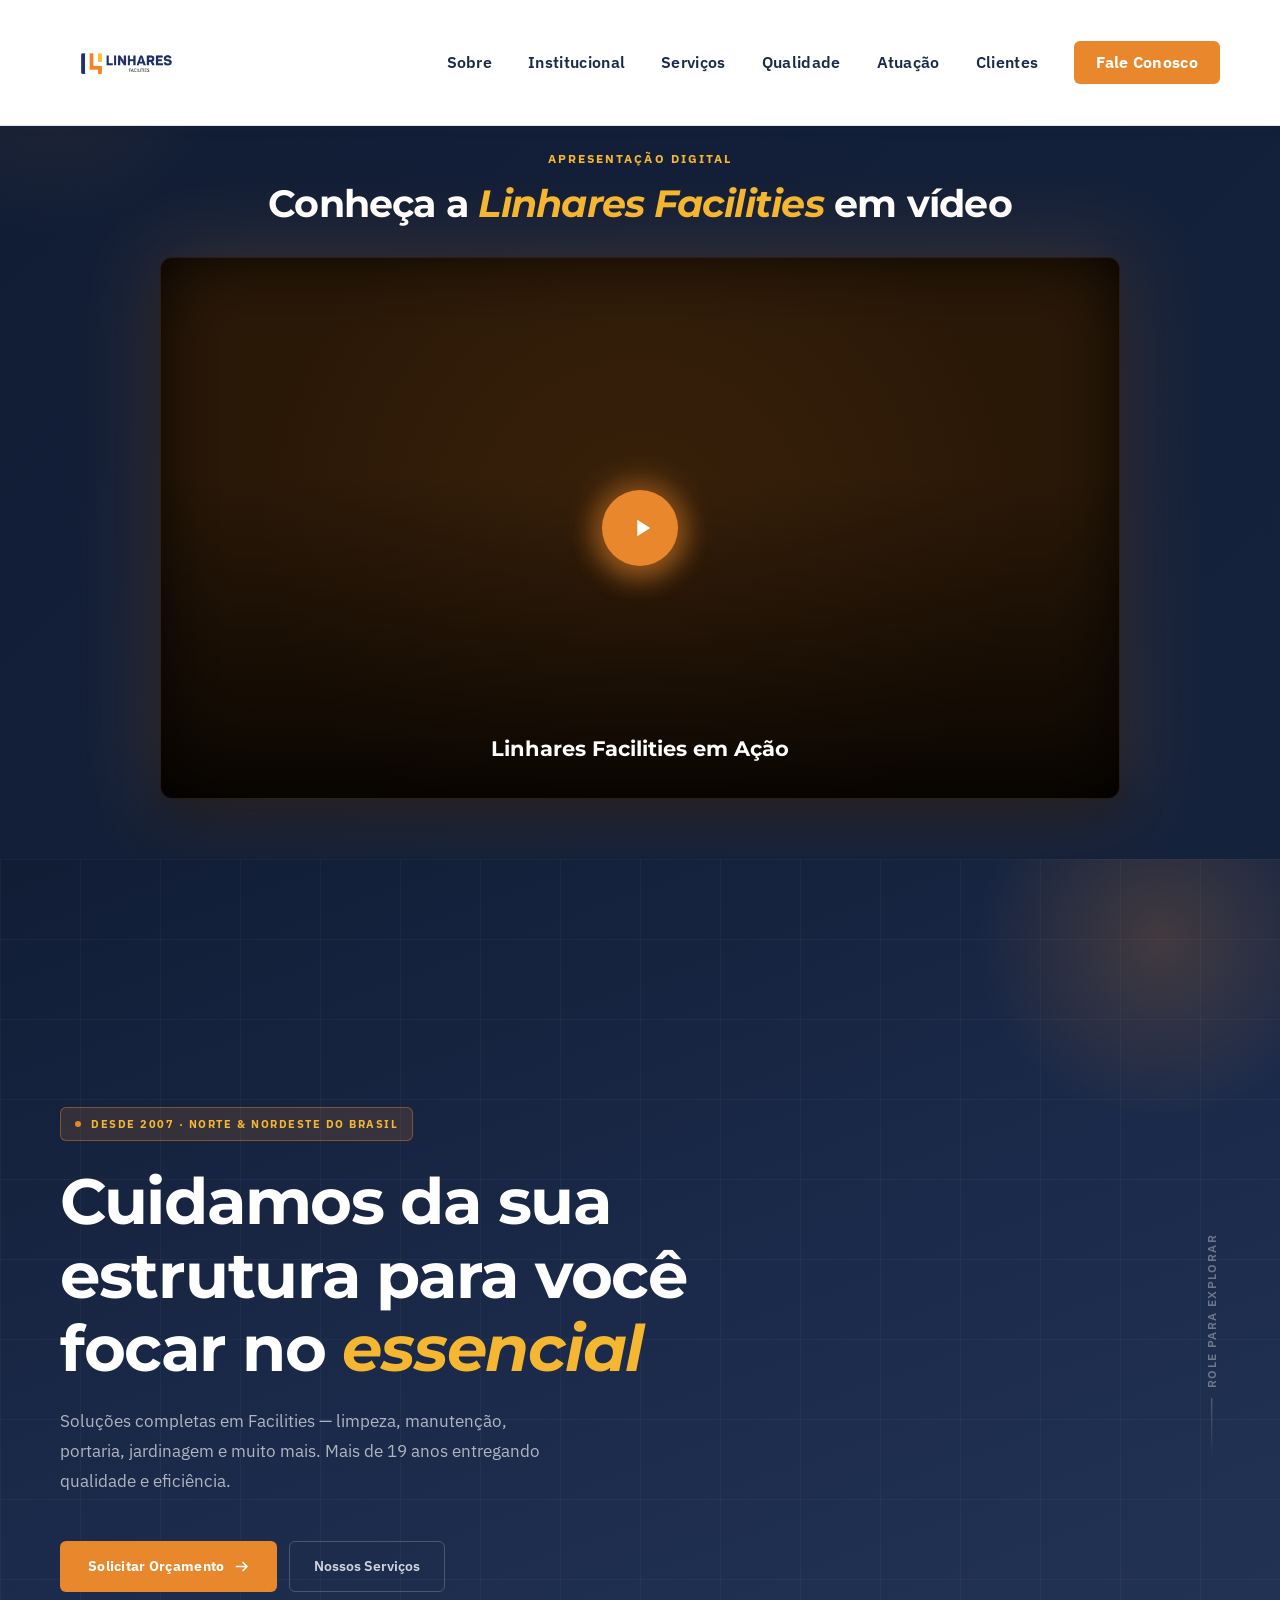
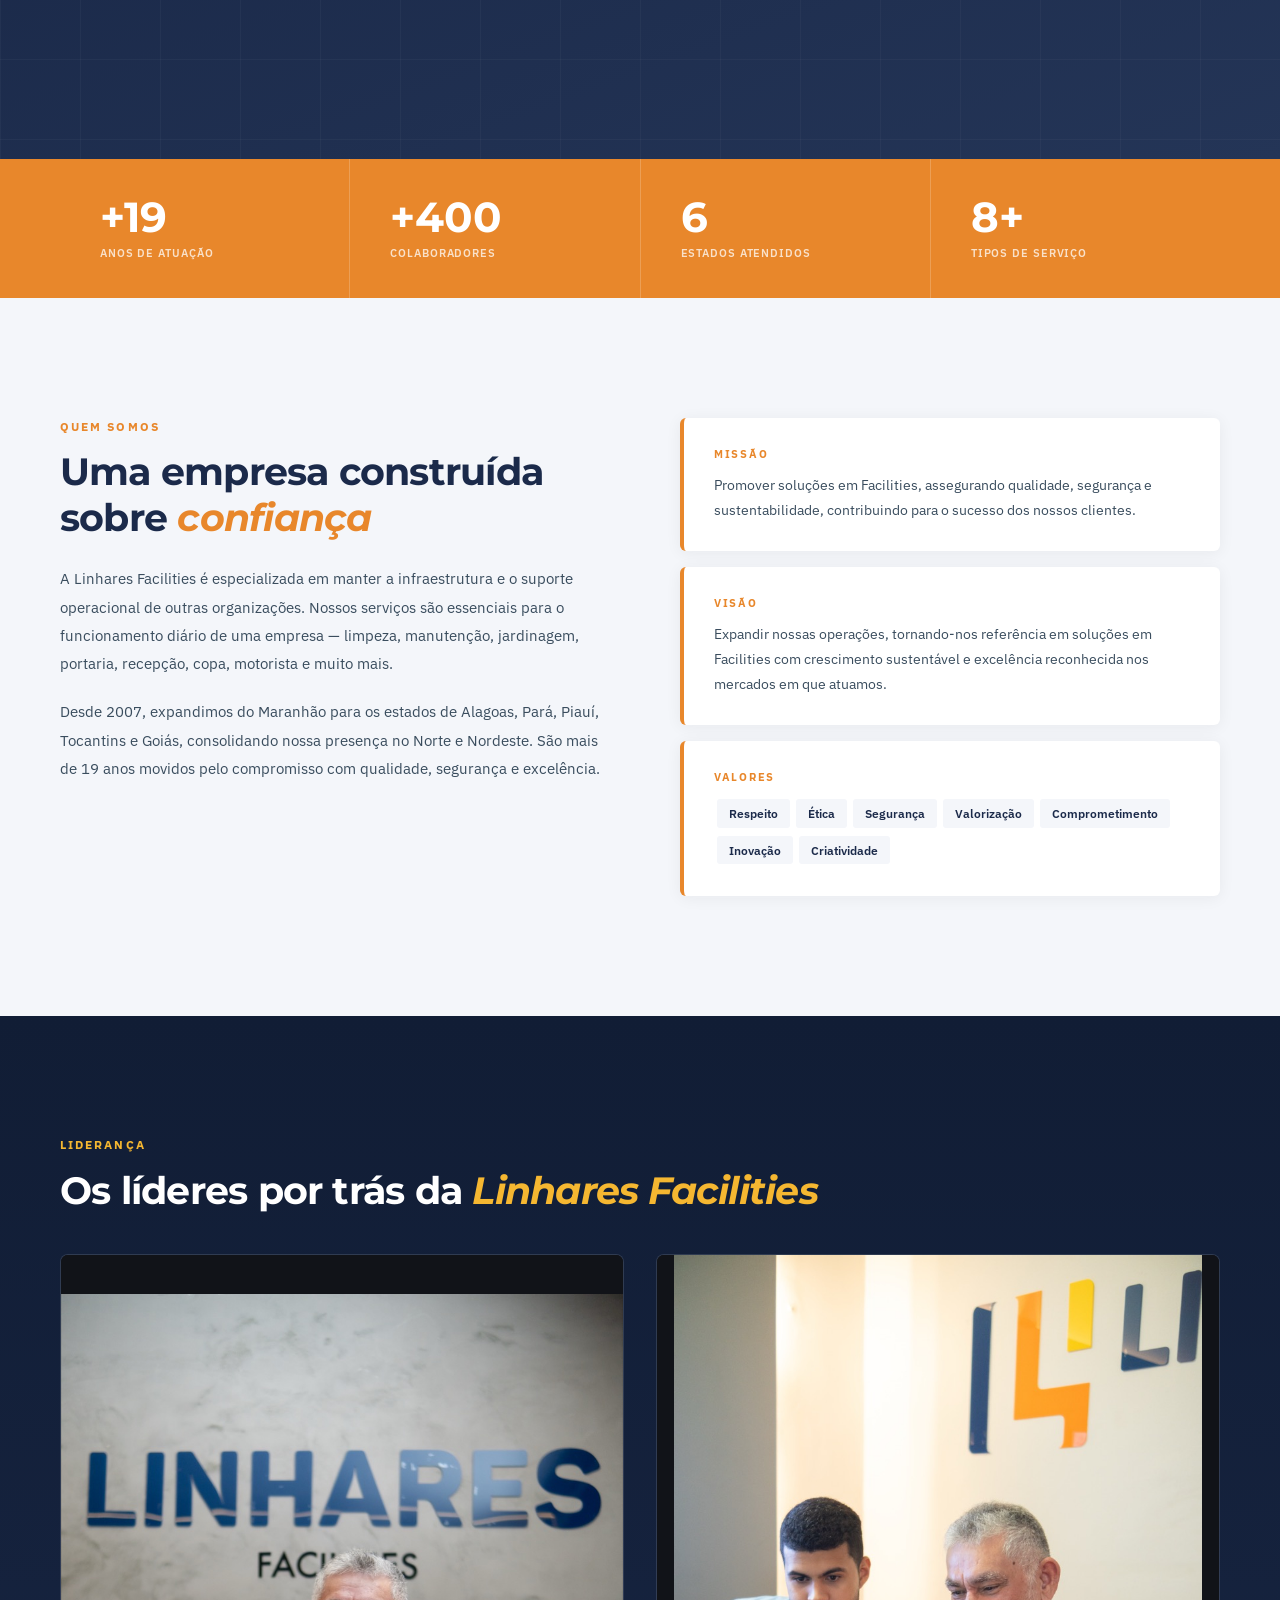
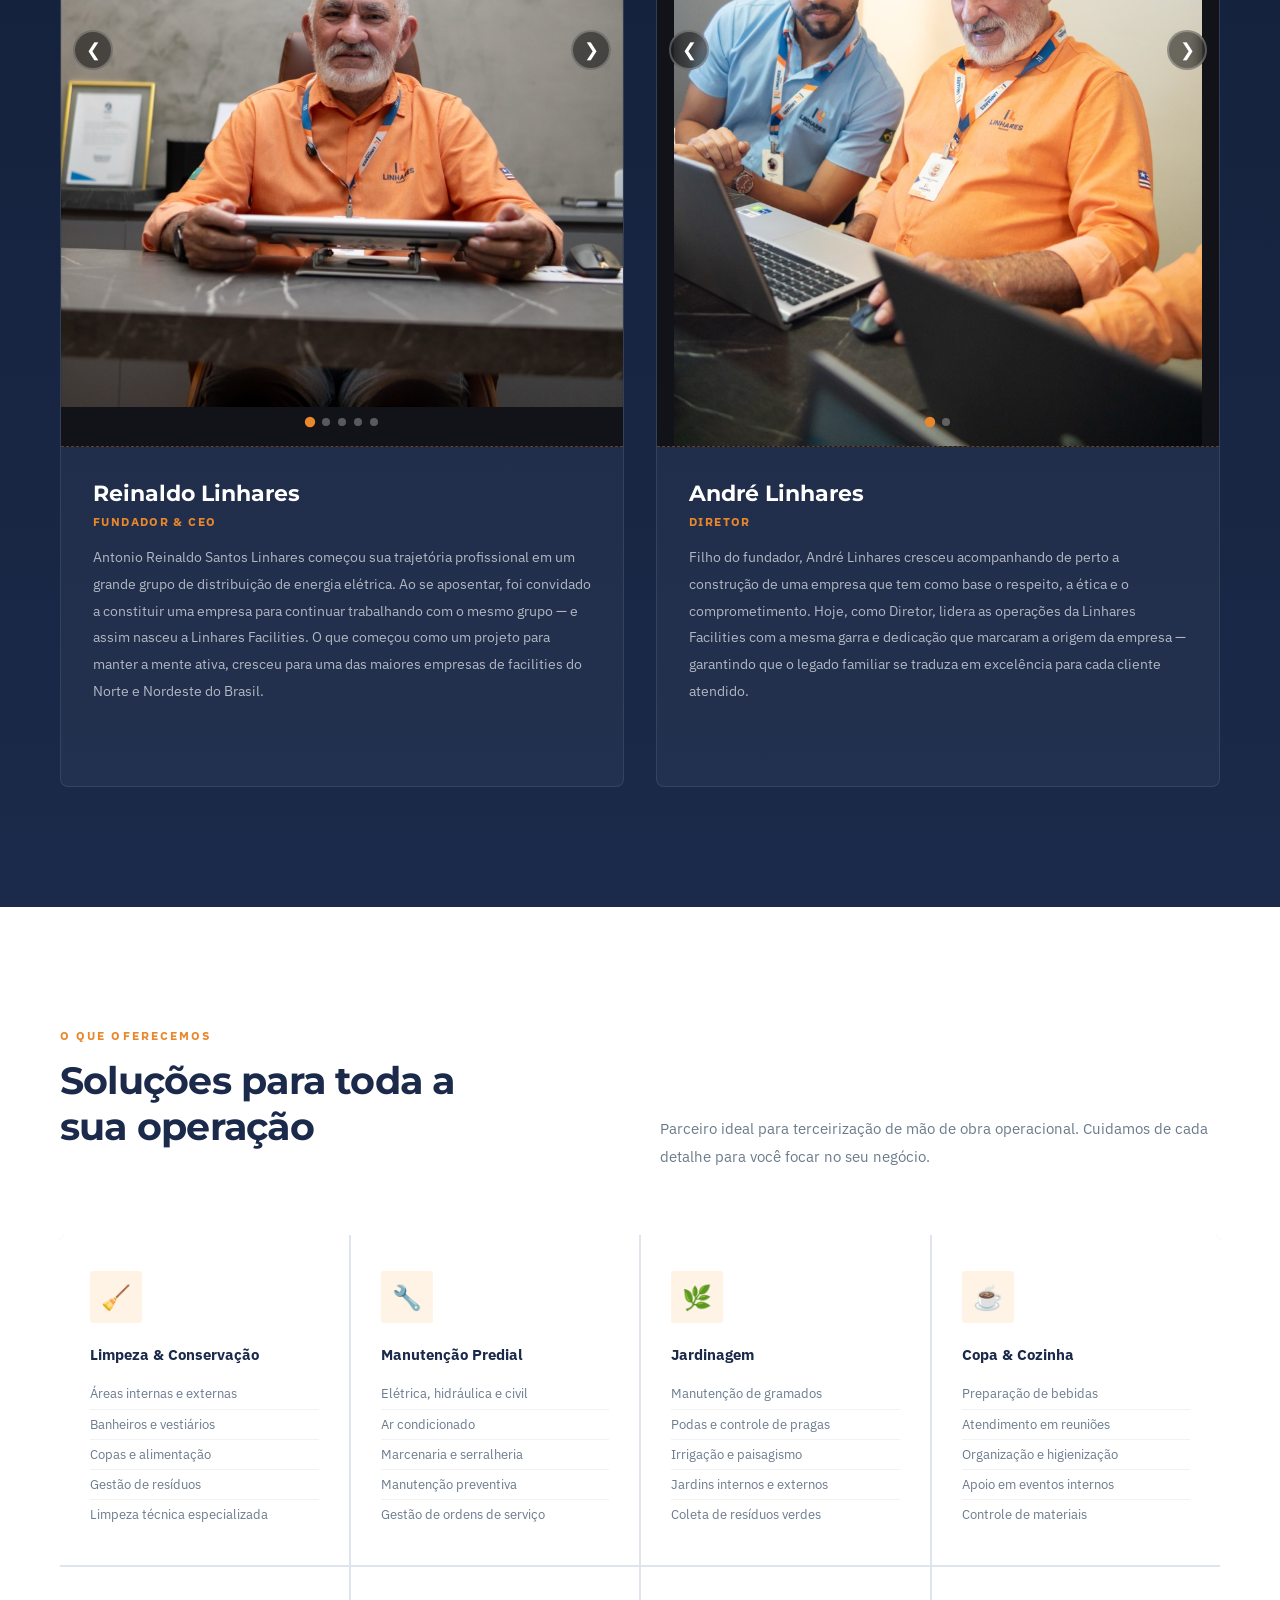
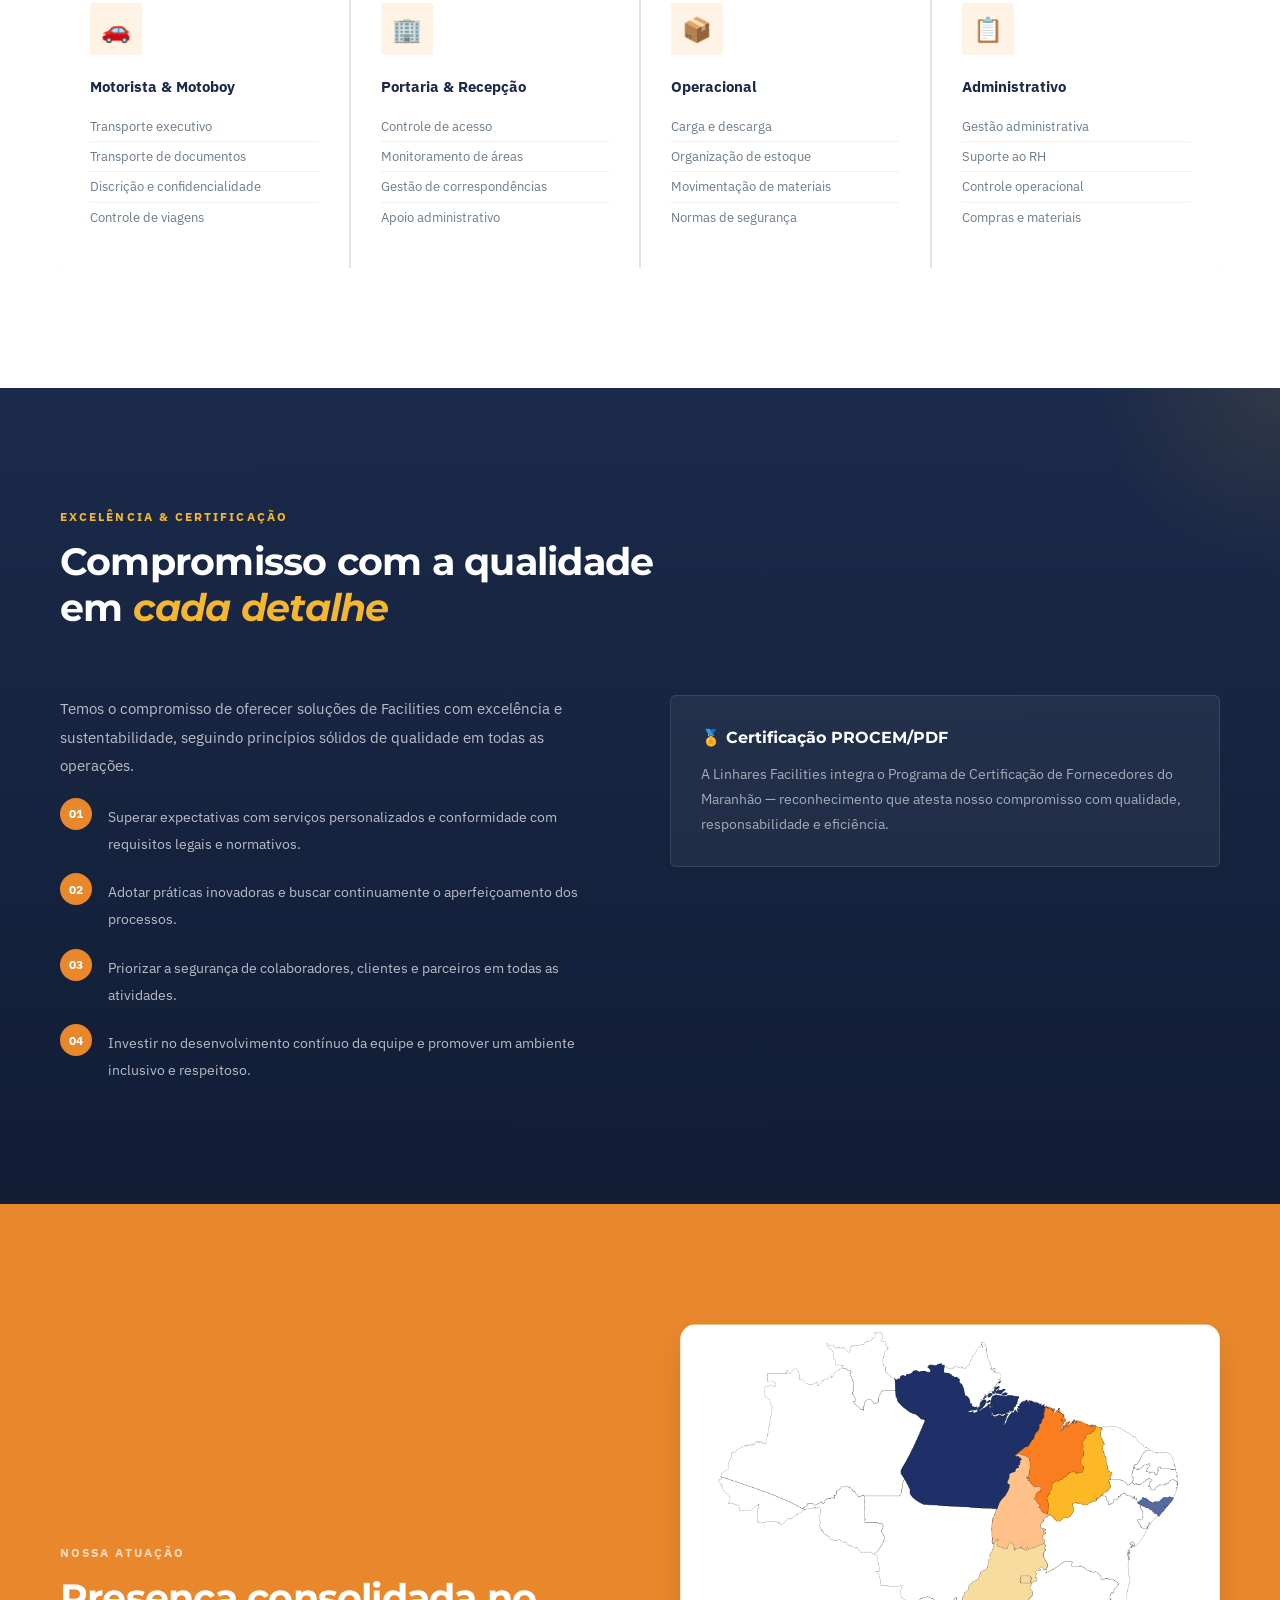
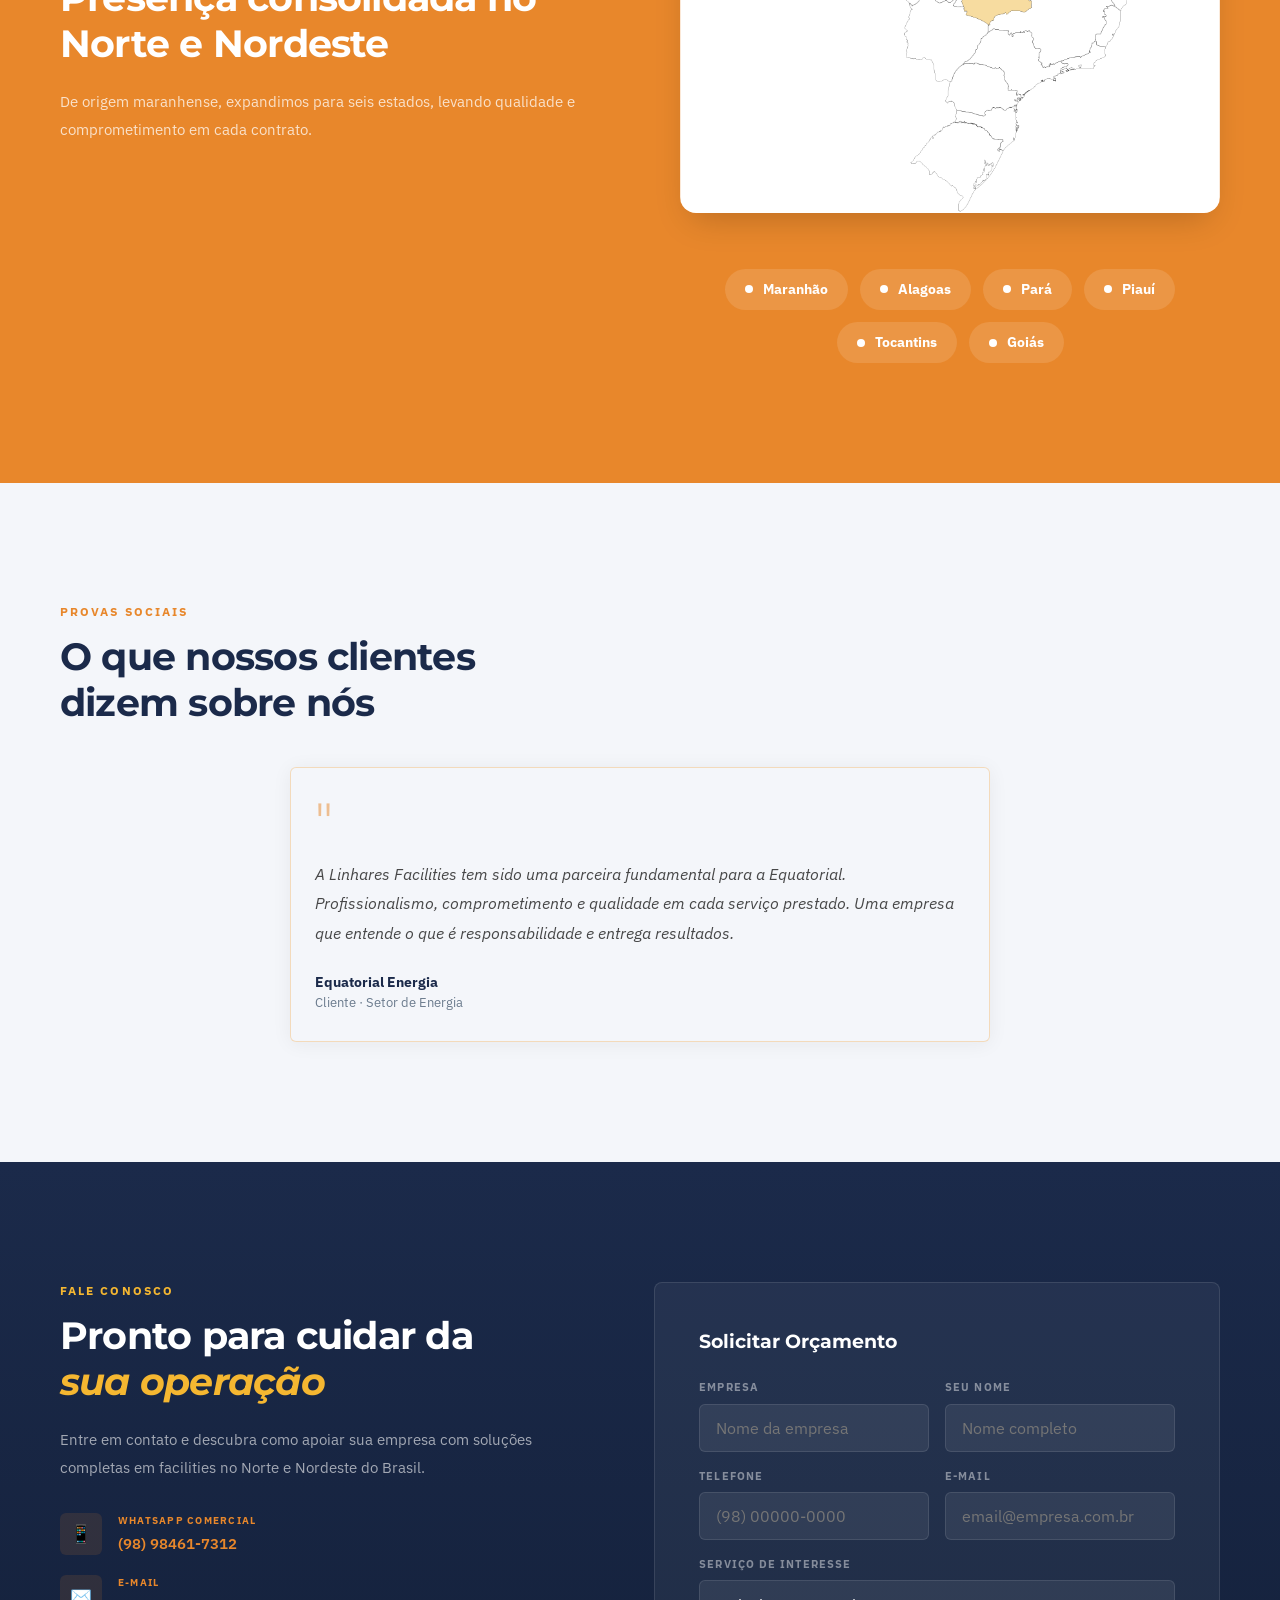
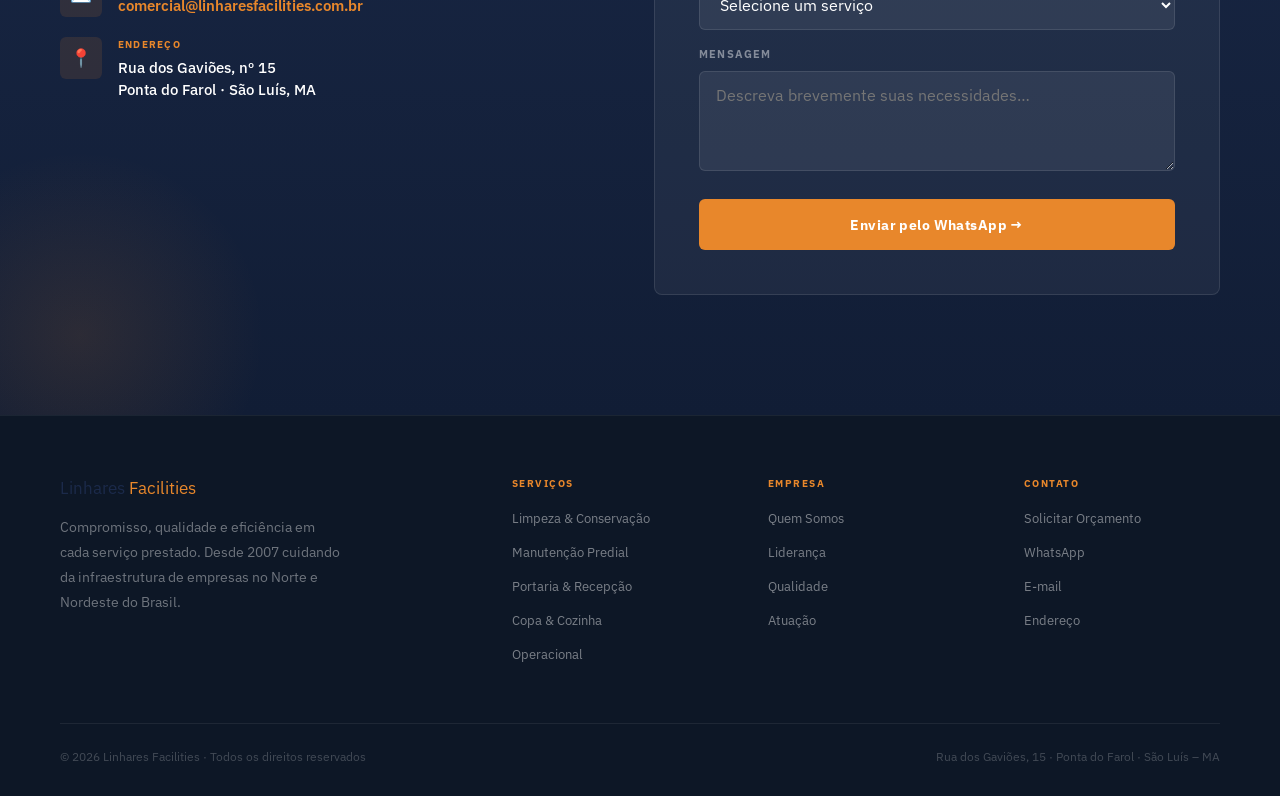
==== index.html @ 70cffc29 "a" ====
<!DOCTYPE html>
<html lang="pt-BR">

<head>
  <meta charset="UTF-8" />
  <meta name="viewport" content="width=device-width, initial-scale=1.0" />
  <title>Linhares Facilities – Soluções em Facilities</title>
  <link
    href="https://fonts.googleapis.com/css2?family=IBM+Plex+Sans:wght@400;500;600&family=Montserrat:ital,wght@0,500;0,700;1,500;1,700&display=swap"
    rel="stylesheet" />
  <style>
    :root {
      --navy: #1B2A4A;
      --navy-light: #243557;
      --navy-dark: #111D35;
      --blue: #1B2A4A;
      --accent: #E8872B;
      --accent-light: #F5B731;
      --accent-hover: #F09A3A;
      --white: #FFFFFF;
      --off: #F4F6FA;
      --gray: #6B7B8D;
      --light-gray: #E0E5ED;
      --text: #1B2A4A;
      --pending-bg: #FFF8EC;
      --pending-border: #E8872B;
      --pending-text: #7A3E0A;
    }

    * {
      margin: 0;
      padding: 0;
      box-sizing: border-box;
    }

    html {
      scroll-behavior: smooth;
    }

    body {
      font-family: 'IBM Plex Sans', sans-serif;
      color: var(--text);
      background: #fff;
      overflow-x: hidden;
      line-height: 1.5;
      -webkit-font-smoothing: antialiased;
    }

    /* Prevent text/container overflow globally */
    p,
    h1,
    h2,
    h3,
    h4,
    h5,
    h6,
    span,
    li,
    a {
      overflow-wrap: break-word;
      word-wrap: break-word;
      word-break: break-word;
      max-width: 100%;
    }

    img {
      max-width: 100%;
      height: auto;
      display: block;
    }

    .pending-inline {
      display: inline-block;
      background: var(--pending-bg);
      border: 1.5px dashed var(--pending-border);
      color: var(--pending-text);
      font-size: 0.7rem;
      font-weight: 700;
      padding: 3px 10px;
      border-radius: 3px;
      letter-spacing: 0.06em;
      text-transform: uppercase;
    }

    .pending-block {
      background: var(--pending-bg);
      border: 2px dashed var(--pending-border);
      border-radius: 3px;
      padding: 20px 24px;
      color: var(--pending-text);
      text-align: center;
    }

    .pending-block .tag {
      font-size: 0.65rem;
      font-weight: 800;
      letter-spacing: 0.12em;
      text-transform: uppercase;
      opacity: 0.6;
      margin-bottom: 6px;
      display: block;
    }

    .pending-block p {
      font-size: 0.88rem;
      font-weight: 500;
      line-height: 1.6;
    }

    /* NAV — mobile-first */
    #nav {
      position: fixed;
      top: 0;
      left: 0;
      right: 0;
      z-index: 999;
      display: flex;
      align-items: center;
      justify-content: space-between;
      flex-wrap: wrap;
      padding: 0 20px;
      height: 100px;
      background: #ffffff;
      border-bottom: 1px solid var(--light-gray);
      box-shadow: 0 2px 12px rgba(27, 42, 74, 0.07);
      transition: all 0.3s ease;
    }

    #nav.nav-scrolled {
      background: rgba(255, 255, 255, 0.8) !important;
      backdrop-filter: blur(16px);
      -webkit-backdrop-filter: blur(16px);
      height: 84px;
      box-shadow: 0 4px 20px rgba(27, 42, 74, 0.1);
      border-bottom: 1px solid rgba(255, 255, 255, 0.15);
    }

    #nav.nav-opaque {
      background: #ffffff !important;
      backdrop-filter: none;
      -webkit-backdrop-filter: none;
    }

    #nav.nav-hidden {
      transform: translateY(-100%);
    }

    .nav-logo {
      height: 72px;
      width: auto;
      display: block;
      mix-blend-mode: multiply;
      transition: all 0.3s ease;
    }

    #nav.nav-scrolled .nav-logo {
      height: 58px;
    }

    .nav-brand {
      display: flex;
      align-items: center;
    }

    /* Hamburger */
    .hamburger {
      display: flex;
      flex-direction: column;
      gap: 5px;
      background: none;
      border: none;
      cursor: pointer;
      padding: 8px;
      z-index: 1001;
    }

    .hamburger span {
      width: 24px;
      height: 2.5px;
      background: var(--navy);
      border-radius: 2px;
      transition: all 0.3s;
    }

    #nav.nav-open .hamburger span:nth-child(1) {
      transform: rotate(45deg) translate(5px, 5px);
    }

    #nav.nav-open .hamburger span:nth-child(2) {
      opacity: 0;
    }

    #nav.nav-open .hamburger span:nth-child(3) {
      transform: rotate(-45deg) translate(6px, -6px);
    }

    nav ul {
      list-style: none;
      display: none;
      flex-direction: column;
      width: 100%;
      background: #fff;
      padding: 20px 0;
      gap: 0;
      border-top: 1px solid var(--light-gray);
    }

    #nav.nav-open ul {
      display: flex;
    }

    nav ul li {
      width: 100%;
    }

    nav ul a {
      text-decoration: none;
      font-size: 1.05rem;
      font-weight: 600;
      color: var(--navy);
      letter-spacing: 0.02em;
      transition: color 0.2s, background 0.2s;
      display: block;
      padding: 14px 20px;
    }

    nav ul a:hover {
      color: var(--accent);
      background: var(--off);
    }

    .nav-btn {
      background: var(--accent) !important;
      color: #fff !important;
      padding: 12px 22px !important;
      border-radius: 6px;
      font-weight: 700 !important;
      text-align: center;
      margin: 10px 20px 0;
    }

    .nav-btn:hover {
      background: var(--accent-hover) !important;
    }

    /* HERO — mobile-first */
    #hero {
      position: relative;
      min-height: 100vh;
      display: flex;
      align-items: center;
      padding-top: 80px;
      overflow: hidden;
    }

    .hero-bg {
      position: absolute;
      inset: 0;
      background: linear-gradient(160deg, #111D35 0%, #1B2A4A 50%, #243557 100%);
    }

    .hero-bg::before {
      content: '';
      position: absolute;
      top: -120px;
      right: -80px;
      width: 400px;
      height: 400px;
      border-radius: 50%;
      background: radial-gradient(circle, rgba(232, 135, 43, 0.2) 0%, transparent 65%);
    }

    .hero-grid {
      position: absolute;
      inset: 0;
      background-image:
        linear-gradient(rgba(255, 255, 255, 0.03) 1px, transparent 1px),
        linear-gradient(90deg, rgba(255, 255, 255, 0.03) 1px, transparent 1px);
      background-size: 80px 80px;
    }

    .hero-content {
      position: relative;
      z-index: 2;
      width: 100%;
      padding: 40px 20px 60px;
      display: flex;
      flex-direction: column;
      align-items: flex-start;
      gap: 40px;
    }

    .hero-left {
      max-width: 100%;
    }

    .hero-eyebrow {
      display: inline-flex;
      align-items: center;
      gap: 10px;
      background: rgba(232, 135, 43, 0.15);
      border: 1px solid rgba(232, 135, 43, 0.4);
      color: var(--accent-light);
      font-size: 0.68rem;
      font-weight: 700;
      letter-spacing: 0.14em;
      text-transform: uppercase;
      padding: 8px 14px;
      border-radius: 6px;
      margin-bottom: 24px;
    }

    .hero-eyebrow::before {
      content: '';
      width: 6px;
      height: 6px;
      background: var(--accent);
      border-radius: 50%;
    }

    .hero-h1 {
      font-family: 'Montserrat', sans-serif;
      font-size: 2rem;
      font-weight: 700;
      color: #fff;
      line-height: 1.15;
      margin-bottom: 20px;
      letter-spacing: -0.02em;
    }

    .hero-h1 em {
      font-style: italic;
      color: var(--accent-light);
    }

    .hero-sub {
      font-size: 0.95rem;
      color: rgba(255, 255, 255, 0.65);
      line-height: 1.8;
      max-width: 500px;
      margin-bottom: 32px;
    }

    .hero-actions {
      display: flex;
      gap: 12px;
      flex-wrap: wrap;
    }

    .btn-main {
      background: var(--accent);
      color: #fff;
      font-weight: 700;
      font-size: 0.88rem;
      padding: 14px 28px;
      border-radius: 6px;
      text-decoration: none;
      letter-spacing: 0.02em;
      transition: all 0.2s;
      display: inline-flex;
      align-items: center;
      gap: 10px;
    }

    .btn-main:hover {
      background: var(--accent-hover);
      transform: translateY(-2px);
      box-shadow: 0 10px 28px rgba(232, 135, 43, 0.4);
    }

    .btn-ghost {
      color: rgba(255, 255, 255, 0.8);
      font-weight: 600;
      font-size: 0.88rem;
      padding: 14px 24px;
      border-radius: 6px;
      border: 1.5px solid rgba(255, 255, 255, 0.2);
      text-decoration: none;
      transition: all 0.2s;
    }

    .btn-ghost:hover {
      border-color: rgba(255, 255, 255, 0.55);
      color: #fff;
    }

    .scroll-hint {
      display: none;
    }

    /* STATS — mobile-first */
    #stats {
      background: var(--accent);
      padding: 0 20px;
    }

    .stats-inner {
      display: flex;
      flex-wrap: wrap;
    }

    .stat {
      flex: 0 0 50%;
      padding: 20px 16px;
      border-right: 1px solid rgba(255, 255, 255, 0.2);
      border-bottom: 1px solid rgba(255, 255, 255, 0.15);
    }

    .stat:nth-child(2n) {
      border-right: none;
    }

    .stat:nth-last-child(-n+2) {
      border-bottom: none;
    }

    .stat-num {
      font-family: 'Montserrat', sans-serif;
      font-size: 1.8rem;
      font-weight: 700;
      color: #fff;
      line-height: 1.1;
      margin-bottom: 4px;
    }

    .stat-label {
      font-size: 0.7rem;
      font-weight: 600;
      color: rgba(255, 255, 255, 0.75);
      letter-spacing: 0.08em;
      text-transform: uppercase;
    }

    /* SHARED */
    .section-eyebrow {
      font-size: 0.72rem;
      font-weight: 800;
      letter-spacing: 0.18em;
      text-transform: uppercase;
      color: var(--accent);
      margin-bottom: 14px;
    }

    .section-h2 {
      font-family: 'Montserrat', sans-serif;
      font-size: 1.7rem;
      font-weight: 700;
      color: var(--navy);
      line-height: 1.2;
      margin-bottom: 20px;
      letter-spacing: -0.02em;
    }

    .section-h2 em {
      font-style: italic;
      color: var(--accent);
    }

    .section-lead {
      font-size: 0.95rem;
      color: var(--gray);
      line-height: 1.85;
      max-width: 560px;
    }

    /* SOBRE — mobile-first */
    #sobre {
      padding: 60px 20px;
      background: var(--off);
    }

    .sobre-layout {
      display: grid;
      grid-template-columns: 1fr;
      gap: 40px;
      align-items: start;
    }

    .sobre-text {
      margin-top: 24px;
    }

    .sobre-text p {
      font-size: 0.93rem;
      color: #3A4D5E;
      line-height: 1.9;
      margin-bottom: 20px;
    }

    .mvv-stack {
      display: flex;
      flex-direction: column;
      gap: 16px;
    }

    .mvv-card {
      background: #fff;
      border-radius: 6px;
      padding: 22px 20px;
      border-left: 4px solid var(--accent);
      box-shadow: 0 2px 16px rgba(40, 40, 40, 0.06);
    }

    .mvv-card h4 {
      font-size: 0.68rem;
      font-weight: 800;
      letter-spacing: 0.16em;
      text-transform: uppercase;
      color: var(--accent);
      margin-bottom: 10px;
    }

    .mvv-card p {
      font-size: 0.9rem;
      color: #3A4D5E;
      line-height: 1.75;
    }

    .mvv-valores span {
      display: inline-block;
      background: var(--off);
      color: var(--navy);
      font-size: 0.78rem;
      font-weight: 600;
      padding: 5px 12px;
      border-radius: 3px;
      margin: 4px 3px;
    }

    /* FUNDADORES — mobile-first */
    #fundadores {
      padding: 60px 20px;
      background: linear-gradient(180deg, var(--navy-dark) 0%, var(--navy) 100%);
    }

    .fundadores-header {
      margin-bottom: 40px;
    }

    .fundadores-grid {
      display: grid;
      grid-template-columns: 1fr;
      gap: 24px;
      align-items: stretch;
    }

    .fundador-card {
      background: rgba(255, 255, 255, 0.04);
      border: 1px solid rgba(255, 255, 255, 0.09);
      border-radius: 8px;
      overflow: hidden;
      transition: border-color 0.25s, transform 0.25s;
      display: flex;
      flex-direction: column;
      min-height: auto;
    }

    .fundador-card:hover {
      border-color: rgba(232, 135, 43, 0.45);
      transform: translateY(-4px);
    }

    .carousel-wrapper {
      position: relative;
      width: 100%;
      height: 350px;
      overflow: hidden;
      background: #111318;
      border-bottom: 1.5px dashed rgba(232, 135, 43, 0.4);
    }

    .carousel-track {
      display: flex;
      height: 100%;
      transition: transform 0.5s cubic-bezier(0.4, 0, 0.2, 1);
      will-change: transform;
    }

    .carousel-slide {
      min-width: 100%;
      height: 100%;
      position: relative;
    }

    .carousel-slide img {
      width: 100%;
      height: 100%;
      object-fit: contain;
      object-position: center;
      display: block;
      background: #111318;
    }

    .carousel-btn {
      position: absolute;
      top: 50%;
      transform: translateY(-50%);
      z-index: 10;
      width: 34px;
      height: 34px;
      border-radius: 50%;
      border: 2px solid rgba(255, 255, 255, 0.25);
      background: rgba(0, 0, 0, 0.5);
      backdrop-filter: blur(6px);
      color: #fff;
      font-size: 0.9rem;
      cursor: pointer;
      display: flex;
      align-items: center;
      justify-content: center;
      transition: background 0.3s, border-color 0.3s, transform 0.3s;
    }

    .carousel-btn:hover {
      background: var(--accent);
      border-color: var(--accent);
      transform: translateY(-50%) scale(1.1);
    }

    .carousel-btn.prev {
      left: 8px;
    }

    .carousel-btn.next {
      right: 8px;
    }

    .carousel-dots {
      display: flex;
      justify-content: center;
      gap: 8px;
      padding: 12px 0;
      position: absolute;
      bottom: 8px;
      left: 50%;
      transform: translateX(-50%);
      z-index: 10;
    }

    .carousel-dot {
      width: 8px;
      height: 8px;
      border-radius: 50%;
      background: rgba(255, 255, 255, 0.3);
      border: none;
      cursor: pointer;
      transition: background 0.3s, transform 0.3s;
    }

    .carousel-dot.active {
      background: var(--accent);
      transform: scale(1.3);
    }

    .fundador-body {
      padding: 24px 20px;
      height: auto;
      display: flex;
      flex-direction: column;
      justify-content: flex-start;
    }

    .fundador-name {
      font-family: 'Montserrat', sans-serif;
      font-size: 1.2rem;
      font-weight: 700;
      color: #fff;
      margin-bottom: 4px;
    }

    .fundador-role {
      font-size: 0.72rem;
      font-weight: 700;
      letter-spacing: 0.12em;
      text-transform: uppercase;
      color: var(--accent);
      margin-bottom: 14px;
    }

    /* SERVIÇOS — mobile-first */
    #servicos {
      padding: 60px 20px;
      background: #fff;
    }

    .servicos-header {
      display: flex;
      flex-direction: column;
      margin-bottom: 40px;
      gap: 16px;
    }

    .servicos-grid {
      display: grid;
      grid-template-columns: 1fr;
      gap: 2px;
      background: var(--light-gray);
      border-radius: 6px;
      overflow: hidden;
    }

    .serv-card {
      background: #fff;
      padding: 36px 30px;
      transition: background 0.25s;
    }

    .serv-card:hover {
      background: var(--off);
    }

    .serv-icon {
      width: 52px;
      height: 52px;
      background: rgba(240, 135, 2, 0.1);
      border-radius: 3px;
      display: flex;
      align-items: center;
      justify-content: center;
      font-size: 1.5rem;
      margin-bottom: 20px;
    }

    .serv-card h3 {
      font-size: 0.95rem;
      font-weight: 700;
      color: var(--navy);
      margin-bottom: 14px;
    }

    .serv-card ul {
      list-style: none;
    }

    .serv-card ul li {
      font-size: 0.8rem;
      color: var(--gray);
      padding: 5px 0;
      line-height: 1.5;
      border-bottom: 1px solid rgba(40, 40, 40, 0.06);
    }

    .serv-card ul li:last-child {
      border-bottom: none;
    }

    /* QUALIDADE — mobile-first */
    #qualidade {
      padding: 60px 20px;
      background: linear-gradient(180deg, var(--navy) 0%, var(--navy-dark) 100%);
      position: relative;
      overflow: hidden;
    }

    #qualidade::before {
      content: '';
      position: absolute;
      top: -200px;
      right: -200px;
      width: 400px;
      height: 400px;
      border-radius: 50%;
      background: radial-gradient(circle, rgba(245, 183, 49, 0.1) 0%, transparent 65%);
      pointer-events: none;
    }

    .qualidade-grid {
      display: grid;
      grid-template-columns: 1fr;
      gap: 40px;
      align-items: start;
      margin-top: 40px;
    }

    .qualidade-text p {
      font-size: 0.93rem;
      color: rgba(255, 255, 255, 0.7);
      line-height: 1.9;
      margin-bottom: 18px;
    }

    .politica-items {
      display: flex;
      flex-direction: column;
      gap: 16px;
      margin-top: 10px;
    }

    .politica-item {
      display: flex;
      gap: 16px;
      align-items: flex-start;
    }

    .politica-num {
      flex-shrink: 0;
      width: 32px;
      height: 32px;
      background: var(--accent);
      border-radius: 50%;
      display: flex;
      align-items: center;
      justify-content: center;
      font-size: 0.72rem;
      font-weight: 800;
      color: #fff;
    }

    .politica-item p {
      font-size: 0.88rem !important;
      margin: 0 !important;
      padding-top: 6px;
      color: rgba(255, 255, 255, 0.7) !important;
    }

    .qualidade-right {
      display: flex;
      flex-direction: column;
      gap: 20px;
    }

    .cert-card {
      background: rgba(255, 255, 255, 0.05);
      border: 1px solid rgba(255, 255, 255, 0.1);
      border-radius: 6px;
      padding: 24px 20px;
    }

    .cert-card h4 {
      font-family: 'Montserrat', sans-serif;
      font-size: 1rem;
      color: #fff;
      margin-bottom: 12px;
    }

    .cert-card p {
      font-size: 0.88rem;
      color: rgba(255, 255, 255, 0.6);
      line-height: 1.75;
    }

    /* ATUAÇÃO — mobile-first */
    #atuacao {
      padding: 60px 20px;
      background: var(--accent);
    }

    .atuacao-inner {
      display: grid;
      grid-template-columns: 1fr;
      gap: 40px;
      align-items: center;
    }

    .atuacao-left {
      text-align: center;
    }

    .atuacao-left .section-h2 {
      color: #fff;
    }

    .atuacao-left .section-eyebrow {
      color: rgba(255, 255, 255, 0.7);
    }

    .atuacao-left .section-lead {
      color: rgba(255, 255, 255, 0.75);
      margin-bottom: 0;
    }

    .estados-list {
      margin-top: 32px;
      display: flex;
      flex-wrap: wrap;
      justify-content: center;
      gap: 12px;
    }

    .estado {
      background: rgba(255, 255, 255, 0.12);
      border-radius: 50px;
      padding: 10px 20px;
      display: flex;
      align-items: center;
      gap: 10px;
      font-size: 0.9rem;
      transition: background 0.2s;
    }

    .estado:hover {
      background: rgba(255, 255, 255, 0.2);
    }

    .estado-dot {
      width: 8px;
      height: 8px;
      background: #fff;
      border-radius: 50%;
      flex-shrink: 0;
    }

    .estado-nome {
      font-size: 0.88rem;
      font-weight: 700;
      color: #fff;
    }

    .atuacao-right {
      display: flex;
      flex-direction: column;
      gap: 24px;
      align-items: center;
    }

    .atuacao-stat {
      background: rgba(0, 0, 0, 0.15);
      border-radius: 6px;
      padding: 24px 20px;
      text-align: center;
    }

    .atuacao-stat .num {
      font-family: 'Montserrat', sans-serif;
      font-size: 1.8rem;
      font-weight: 700;
      color: #fff;
      line-height: 1.1;
    }

    .atuacao-stat .lbl {
      font-size: 0.7rem;
      font-weight: 700;
      text-transform: uppercase;
      letter-spacing: 0.09em;
      color: rgba(255, 255, 255, 0.65);
      margin-top: 6px;
    }

    /* DEPOIMENTOS — mobile-first */
    #depoimentos {
      padding: 60px 20px;
      background: var(--off);
    }

    .depoimentos-header {
      margin-bottom: 40px;
    }

    .depoimentos-grid {
      display: grid;
      grid-template-columns: 1fr;
      gap: 20px;
    }

    .dep-card {
      background: #fff;
      border-radius: 6px;
      padding: 28px 24px;
      box-shadow: 0 2px 20px rgba(40, 40, 40, 0.06);
    }

    .dep-card.is-pending {
      background: var(--pending-bg);
      border: 2px dashed var(--pending-border);
      box-shadow: none;
    }

    .dep-quote {
      font-family: 'Montserrat', sans-serif;
      font-size: 3rem;
      line-height: 1;
      color: var(--accent);
      opacity: 0.5;
      margin-bottom: 8px;
    }

    .dep-author {
      font-weight: 700;
      font-size: 0.88rem;
      color: var(--navy);
    }

    .dep-company {
      font-size: 0.78rem;
      color: var(--gray);
    }

    /* CLIENTES — mobile-first */
    #clientes {
      padding: 60px 20px;
      background: #fff;
      border-top: 1px solid var(--light-gray);
    }

    .clientes-inner {
      text-align: center;
    }

    .clientes-inner .section-eyebrow {
      margin-bottom: 32px;
    }

    .clientes-logos {
      display: flex;
      flex-wrap: wrap;
      justify-content: center;
      align-items: center;
      gap: 16px;
    }

    .logo-slot {
      width: 120px;
      height: 50px;
      background: var(--off);
      border-radius: 6px;
      border: 1.5px dashed rgba(232, 135, 43, 0.35);
      display: flex;
      align-items: center;
      justify-content: center;
      font-size: 0.55rem;
      font-weight: 700;
      text-transform: uppercase;
      letter-spacing: 0.1em;
      color: var(--pending-text);
      opacity: 0.7;
    }

    /* CONTATO — mobile-first */
    #contato {
      padding: 60px 20px;
      background: linear-gradient(180deg, var(--navy) 0%, var(--navy-dark) 100%);
      position: relative;
      overflow: hidden;
    }

    #contato::after {
      content: '';
      position: absolute;
      bottom: -120px;
      left: -120px;
      width: 400px;
      height: 400px;
      border-radius: 50%;
      background: radial-gradient(circle, rgba(232, 135, 43, 0.12) 0%, transparent 65%);
    }

    .contato-grid {
      display: grid;
      grid-template-columns: 1fr;
      gap: 40px;
      align-items: start;
      position: relative;
      z-index: 1;
    }

    .contato-left .section-h2 {
      color: #fff;
    }

    .contato-left .section-eyebrow {
      color: var(--accent-light);
    }

    .contato-left .section-lead {
      color: rgba(255, 255, 255, 0.6);
      margin-bottom: 32px;
    }

    .contact-items {
      display: flex;
      flex-direction: column;
      gap: 20px;
    }

    .contact-item {
      display: flex;
      gap: 16px;
      align-items: flex-start;
    }

    .contact-icon {
      width: 42px;
      height: 42px;
      flex-shrink: 0;
      background: rgba(232, 135, 43, 0.12);
      border-radius: 6px;
      display: flex;
      align-items: center;
      justify-content: center;
      font-size: 1.1rem;
    }

    .contact-label {
      font-size: 0.65rem;
      font-weight: 800;
      text-transform: uppercase;
      letter-spacing: 0.12em;
      color: var(--accent);
      margin-bottom: 4px;
    }

    .contact-value {
      font-size: 0.92rem;
      color: #fff;
      font-weight: 500;
    }

    .form-panel {
      background: rgba(255, 255, 255, 0.05);
      border: 1px solid rgba(255, 255, 255, 0.1);
      border-radius: 8px;
      padding: 28px 20px;
    }

    .form-panel h3 {
      font-family: 'Montserrat', sans-serif;
      font-size: 1.2rem;
      color: #fff;
      margin-bottom: 24px;
    }

    .f-group {
      margin-bottom: 16px;
    }

    .f-group label {
      display: block;
      font-size: 0.68rem;
      font-weight: 700;
      text-transform: uppercase;
      letter-spacing: 0.1em;
      color: rgba(255, 255, 255, 0.45);
      margin-bottom: 8px;
    }

    .f-group input,
    .f-group select,
    .f-group textarea {
      width: 100%;
      background: rgba(255, 255, 255, 0.07);
      border: 1.5px solid rgba(255, 255, 255, 0.1);
      border-radius: 6px;
      padding: 13px 16px;
      color: #fff;
      font-size: 16px;
      /* Prevents iOS zoom */
      font-family: 'IBM Plex Sans', sans-serif;
      outline: none;
      transition: border-color 0.2s;
    }

    .f-group select option {
      background: var(--navy);
    }

    .f-group input:focus,
    .f-group select:focus,
    .f-group textarea:focus {
      border-color: var(--accent);
    }

    .f-group textarea {
      height: 100px;
      resize: vertical;
    }

    .f-row {
      display: grid;
      grid-template-columns: 1fr;
      gap: 0;
    }

    .btn-send {
      width: 100%;
      background: var(--accent);
      color: #fff;
      font-weight: 700;
      font-size: 0.9rem;
      padding: 16px;
      border-radius: 6px;
      border: none;
      cursor: pointer;
      font-family: 'IBM Plex Sans', sans-serif;
      letter-spacing: 0.03em;
      transition: all 0.2s;
      margin-top: 6px;
    }

    .btn-send:hover {
      background: var(--accent-hover);
      transform: translateY(-2px);
    }

    /* FOOTER — mobile-first */
    footer {
      background: #0D1726;
      padding: 48px 20px 24px;
      border-top: 1px solid rgba(255, 255, 255, 0.06);
    }

    .footer-top {
      display: grid;
      grid-template-columns: 1fr;
      gap: 32px;
      padding-bottom: 32px;
      border-bottom: 1px solid rgba(255, 255, 255, 0.07);
    }

    .footer-brand-text {
      font-size: 0.85rem;
      color: rgba(255, 255, 255, 0.4);
      line-height: 1.85;
      margin-top: 14px;
      max-width: 280px;
    }

    .footer-col h5 {
      font-size: 0.65rem;
      font-weight: 800;
      text-transform: uppercase;
      letter-spacing: 0.14em;
      color: var(--accent);
      margin-bottom: 14px;
    }

    .footer-col ul {
      list-style: none;
    }

    .footer-col ul li {
      margin-bottom: 10px;
    }

    .footer-col ul li a {
      text-decoration: none;
      font-size: 0.83rem;
      color: rgba(255, 255, 255, 0.45);
      transition: color 0.2s;
    }

    .footer-col ul li a:hover {
      color: rgba(255, 255, 255, 0.8);
    }

    .footer-bottom {
      padding-top: 24px;
      display: flex;
      flex-direction: column;
      align-items: center;
      text-align: center;
      font-size: 0.72rem;
      color: rgba(255, 255, 255, 0.22);
      gap: 8px;
    }

    /* ===== DESKTOP BREAKPOINTS (min-width) ===== */

    @media (min-width: 768px) {
      #nav {
        padding: 0 40px;
        height: 112px;
      }

      #nav.nav-scrolled {
        height: 96px;
      }

      .nav-logo {
        height: 82px;
      }

      #nav.nav-scrolled .nav-logo {
        height: 68px;
      }

      #video-institucional {
        padding-top: 172px;
      }

      .hero-content {
        padding: 50px 40px 80px;
      }

      .hero-h1 {
        font-size: 2.8rem;
      }

      #stats {
        padding: 0 40px;
      }

      .stat {
        padding: 28px 24px;
      }

      .stat-num {
        font-size: 2rem;
      }

      #sobre,
      #servicos,
      #depoimentos,
      #clientes {
        padding: 80px 40px;
      }

      #fundadores,
      #qualidade,
      #contato,
      #atuacao {
        padding: 80px 40px;
      }

      .servicos-grid {
        grid-template-columns: repeat(2, 1fr);
      }

      .estados-list {
        grid-template-columns: 1fr 1fr;
      }

      .f-row {
        grid-template-columns: 1fr 1fr;
        gap: 16px;
      }

      .form-panel {
        padding: 36px 32px;
      }

      footer {
        padding: 48px 40px 24px;
      }

      .footer-top {
        grid-template-columns: 1fr 1fr;
        gap: 40px;
      }

      .footer-bottom {
        flex-direction: row;
        justify-content: space-between;
        text-align: left;
      }
    }

    .map-container {
      width: 100%;
      display: flex;
      justify-content: center;
      max-width: 100%;
      margin: 0 auto;
      position: relative;
      transition: transform 0.5s cubic-bezier(0.4, 0, 0.2, 1);
    }

    .map-img {
      width: 100%;
      height: auto;
      display: block;
      border-radius: 16px;
      box-shadow: 0 15px 35px -10px rgba(0, 0, 0, 0.2);
      filter: saturate(1.05);
      transition: all 0.5s ease;
    }

    @media (hover: hover) {
      .map-container:hover {
        transform: translateY(-10px) scale(1.01);
      }

      .map-container:hover .map-img {
        box-shadow: 0 30px 60px -12px rgba(240, 135, 2, 0.25);
      }
    }

    /* Map Styling Cleaned Up */

    @media (min-width: 1024px) {
      #nav {
        padding: 0 60px;
        height: 126px;
      }

      #nav.nav-scrolled {
        height: 108px;
      }

      .nav-logo {
        height: 94px;
      }

      #nav.nav-scrolled .nav-logo {
        height: 78px;
      }

      #video-institucional {
        padding-top: 196px;
      }

      .hamburger {
        display: none;
      }

      nav ul {
        display: flex;
        flex-direction: row;
        align-items: center;
        width: auto;
        padding: 0;
        gap: 36px;
        border-top: none;
        background: transparent;
      }

      nav ul li {
        width: auto;
      }

      nav ul a {
        font-size: 0.98rem;
        color: var(--navy);
        padding: 0;
        font-weight: 600;
      }

      nav ul a:hover {
        background: none;
        color: var(--accent);
      }

      .nav-btn {
        padding: 10px 22px !important;
        margin: 0;
      }

      .hero-content {
        padding: 60px;
        flex-direction: row;
        align-items: center;
        justify-content: space-between;
        gap: 60px;
      }

      .hero-left {
        max-width: 680px;
      }

      .hero-h1 {
        font-size: clamp(2.8rem, 5vw, 4.2rem);
      }

      .hero-sub {
        font-size: 1.05rem;
        margin-bottom: 44px;
      }

      .scroll-hint {
        display: inline-flex;
        align-items: center;
        gap: 10px;
        color: rgba(255, 255, 255, 0.35);
        font-size: 0.72rem;
        font-weight: 600;
        letter-spacing: 0.12em;
        text-transform: uppercase;
        writing-mode: vertical-rl;
        transform: rotate(180deg);
      }

      .scroll-hint::before {
        content: '';
        width: 1px;
        height: 60px;
        background: linear-gradient(to bottom, transparent, rgba(255, 255, 255, 0.3));
      }

      #stats {
        padding: 0 60px;
      }

      .stat {
        flex: 1;
        padding: 36px 40px;
        border-bottom: none;
      }

      .stat:nth-child(2n) {
        border-right: 1px solid rgba(255, 255, 255, 0.2);
      }

      .stat:last-child {
        border-right: none;
      }

      .stat-num {
        font-size: clamp(2rem, 4vw, 2.6rem);
      }

      #sobre,
      #servicos,
      #depoimentos,
      #clientes {
        padding: 120px 60px;
      }

      #fundadores,
      #qualidade,
      #contato,
      #atuacao {
        padding: 120px 60px;
      }

      .sobre-layout {
        grid-template-columns: 1fr 1fr;
        gap: 80px;
      }

      .section-h2 {
        font-size: clamp(1.9rem, 3vw, 2.7rem);
      }

      .mvv-card {
        padding: 28px 30px;
      }

      .fundadores-grid {
        grid-template-columns: 1fr 1fr;
        gap: 32px;
      }

      .fundador-card {
        min-height: 750px;
      }

      .carousel-wrapper {
        height: 70%;
      }

      .fundador-body {
        padding: 30px 32px;
        height: 30%;
      }

      .fundador-name {
        font-size: 1.35rem;
      }

      .carousel-btn {
        width: 40px;
        height: 40px;
        font-size: 1.1rem;
      }

      .carousel-btn.prev {
        left: 12px;
      }

      .carousel-btn.next {
        right: 12px;
      }

      .servicos-grid {
        grid-template-columns: repeat(4, 1fr);
      }

      .servicos-header {
        flex-direction: row;
        justify-content: space-between;
        align-items: flex-end;
        gap: 60px;
        margin-bottom: 64px;
      }

      .qualidade-grid {
        grid-template-columns: 1fr 1fr;
        gap: 60px;
        margin-top: 64px;
      }

      .cert-card {
        padding: 30px;
      }

      .atuacao-inner {
        grid-template-columns: 1fr 1fr;
        gap: 80px;
      }

      .atuacao-left {
        text-align: left;
      }

      .atuacao-stat .num {
        font-size: clamp(2rem, 5vw, 2.4rem);
      }

      .depoimentos-grid {
        grid-template-columns: repeat(3, 1fr);
      }

      .contato-grid {
        grid-template-columns: 1fr 1.1fr;
        gap: 80px;
      }

      .form-panel {
        padding: 44px;
      }

      footer {
        padding: 60px 60px 30px;
      }

      .footer-top {
        grid-template-columns: 2fr 1fr 1fr 1fr;
        gap: 60px;
        padding-bottom: 48px;
      }
    }

    /* ===== VIDEO INSTITUCIONAL SECTION ===== */
    #video-institucional {
      padding: 150px 20px 60px;
      background: linear-gradient(135deg, var(--navy-dark) 0%, #15223c 100%);
      position: relative;
      overflow: hidden;
    }

    #video-institucional::before {
      content: '';
      position: absolute;
      top: -150px;
      left: -150px;
      width: 400px;
      height: 400px;
      border-radius: 50%;
      background: radial-gradient(circle, rgba(232, 135, 43, 0.08) 0%, transparent 65%);
      pointer-events: none;
    }

    .video-container-centered {
      display: flex;
      flex-direction: column;
      align-items: center;
      max-width: 1000px;
      margin: 0 auto;
      position: relative;
      z-index: 2;
    }

    .video-header {
      width: 100%;
      text-align: center;
    }

    .player-column-centered {
      width: 100%;
      max-width: 960px;
      display: flex;
      flex-direction: column;
      gap: 16px;
    }

    .video-player-wrapper {
      position: relative;
      width: 100%;
      padding-bottom: 56.25%;
      /* 16:9 Aspect Ratio */
      height: 0;
      border-radius: 12px;
      overflow: visible;
      /* to allow glow */
      background: #000;
      box-shadow: 0 20px 40px rgba(0, 0, 0, 0.4);
      border: 1px solid rgba(255, 255, 255, 0.08);
      transition: box-shadow 0.5s ease;
    }

    .video-player-wrapper iframe {
      position: absolute;
      top: 0;
      left: 0;
      width: 100%;
      height: 100%;
      border-radius: 12px;
      border: none;
      z-index: 1;
    }

    /* Ambient glow backing */
    .ambient-glow {
      position: absolute;
      top: -10px;
      left: -10px;
      right: -10px;
      bottom: -10px;
      background: var(--accent);
      filter: blur(40px);
      opacity: 0.18;
      border-radius: 20px;
      pointer-events: none;
      z-index: 0;
      transition: opacity 0.5s ease;
    }

    /* Custom Cover Overlay */
    .video-cover {
      position: absolute;
      top: 0;
      left: 0;
      width: 100%;
      height: 100%;
      border-radius: 12px;
      cursor: pointer;
      z-index: 10;
      background-image: url('https://img.youtube.com/vi/zhOPnJrG0Ys/hqdefault.jpg');
      background-size: cover;
      background-position: center;
      display: flex;
      flex-direction: column;
      justify-content: center;
      align-items: center;
      transition: opacity 0.6s cubic-bezier(0.4, 0, 0.2, 1);
      overflow: hidden;
    }

    /* Glowing overlay effect */
    .video-cover::before {
      content: '';
      position: absolute;
      inset: 0;
      background: radial-gradient(circle at center, rgba(232, 135, 43, 0.1) 0%, transparent 70%);
      opacity: 0.8;
      transition: transform 0.8s ease;
    }

    .video-cover:hover::before {
      transform: scale(1.1);
    }

    .video-cover-overlay {
      position: absolute;
      inset: 0;
      background: linear-gradient(to top, rgba(0, 0, 0, 0.75) 0%, transparent 60%);
    }

    .custom-play-btn {
      position: relative;
      z-index: 2;
      width: 76px;
      height: 76px;
      border-radius: 50%;
      background: var(--accent);
      border: none;
      color: #fff;
      cursor: pointer;
      display: flex;
      align-items: center;
      justify-content: center;
      box-shadow: 0 10px 30px rgba(232, 135, 43, 0.4);
      transition: all 0.3s cubic-bezier(0.4, 0, 0.2, 1);
    }

    .play-icon {
      width: 28px;
      height: 28px;
      transform: translateX(2px);
      transition: transform 0.3s ease;
    }

    .play-btn-glow {
      position: absolute;
      width: 100px;
      height: 100px;
      border-radius: 50%;
      background: rgba(232, 135, 43, 0.35);
      filter: blur(12px);
      z-index: 1;
      animation: pulseGlow 2.5s infinite alternate;
    }

    @keyframes pulseGlow {
      0% {
        transform: scale(0.85);
        opacity: 0.4;
      }

      100% {
        transform: scale(1.2);
        opacity: 0.9;
      }
    }

    .video-cover:hover .custom-play-btn {
      background: var(--accent-light);
      transform: scale(1.1);
      box-shadow: 0 15px 40px rgba(232, 135, 43, 0.6);
    }

    .video-cover:hover .play-icon {
      transform: scale(1.1) translateX(2px);
    }

    .video-cover-info {
      position: absolute;
      bottom: 24px;
      left: 24px;
      right: 24px;
      z-index: 2;
      text-align: left;
      pointer-events: none;
    }

    .badge-live {
      display: inline-block;
      background: var(--accent);
      color: #fff;
      font-size: 0.65rem;
      font-weight: 800;
      padding: 4px 10px;
      border-radius: 50px;
      letter-spacing: 0.1em;
      margin-bottom: 8px;
    }

    .video-cover-info h3 {
      font-family: 'Montserrat', sans-serif;
      font-size: 1.3rem;
      color: #fff;
      margin-bottom: 4px;
    }

    .video-cover-info p {
      font-size: 0.85rem;
      color: rgba(255, 255, 255, 0.7);
    }
  </style>
</head>

<body>

  <nav id="nav">
    <div class="nav-brand">
      <a href="#hero"><img src="images/logo.jpg" alt="Linhares Facilities" class="nav-logo"></a>
    </div>
    <button class="hamburger" id="hamburger" aria-label="Menu"
      onclick="document.getElementById('nav').classList.toggle('nav-open')">
      <span></span><span></span><span></span>
    </button>
    <ul id="nav-menu">
      <li><a href="#sobre" onclick="document.getElementById('nav').classList.remove('nav-open')">Sobre</a></li>
      <li><a href="#video-institucional"
          onclick="document.getElementById('nav').classList.remove('nav-open')">Institucional</a></li>
      <li><a href="#servicos" onclick="document.getElementById('nav').classList.remove('nav-open')">Serviços</a></li>
      <li><a href="#qualidade" onclick="document.getElementById('nav').classList.remove('nav-open')">Qualidade</a></li>
      <li><a href="#atuacao" onclick="document.getElementById('nav').classList.remove('nav-open')">Atuação</a></li>
      <li><a href="#depoimentos" onclick="document.getElementById('nav').classList.remove('nav-open')">Clientes</a></li>
      <li><a
          href="https://wa.me/5598984617312?text=Olá!%20Gostaria%20de%20mais%20informações%20sobre%20os%20serviços%20da%20Linhares%20Facilities."
          target="_blank" class="nav-btn">Fale Conosco</a></li>
    </ul>
  </nav>

  <!-- VÍDEO INSTITUCIONAL -->
  <section id="video-institucional">
    <div class="video-container-centered">

      <!-- Cabeçalho do Vídeo -->
      <div class="video-header">
        <p class="section-eyebrow" style="color: var(--accent-light); text-align: center;">Apresentação Digital</p>
        <h2 class="section-h2" style="color: #fff; text-align: center; margin-bottom: 30px;">Conheça a <em
            style="color: var(--accent-light);">Linhares Facilities</em> em vídeo</h2>
      </div>

      <!-- Player de Vídeo -->
      <div class="player-column-centered">
        <div class="video-player-wrapper" id="videoWrapper">
          <!-- Ambient Glow (Soft lighting behind the video) -->
          <div class="ambient-glow" id="ambientGlow"></div>

          <!-- Custom Video Cover (Poster) -->
          <div class="video-cover" id="videoCover" onclick="iniciarVideo()">
            <div class="video-cover-overlay"></div>
            <div class="play-btn-glow"></div>
            <button class="custom-play-btn" aria-label="Reproduzir vídeo">
              <svg viewBox="0 0 24 24" fill="none" class="play-icon">
                <path d="M8 5v14l11-7z" fill="currentColor" />
              </svg>
            </button>
            <div class="video-cover-info" style="text-align: center; left: 0; right: 0; bottom: 30px;">
              <h3 style="text-align: center;">Linhares Facilities em Ação</h3>
            </div>
          </div>

          <!-- Youtube Player Iframe Placeholder -->
          <div id="youtubePlayer"></div>
        </div>
      </div>

    </div>
  </section>

  <!-- HERO -->
  <section id="hero">
    <div class="hero-bg">
      <div class="hero-grid"></div>
    </div>
    <div class="hero-content">
      <div class="hero-left">
        <div class="hero-eyebrow">Desde 2007 · Norte &amp; Nordeste do Brasil</div>
        <h1 class="hero-h1">Cuidamos da sua<br>estrutura para você<br>focar no <em>essencial</em></h1>
        <p class="hero-sub">Soluções completas em Facilities — limpeza, manutenção, portaria, jardinagem e muito mais.
          Mais de 19 anos entregando qualidade e eficiência.</p>
        <div class="hero-actions">
          <a href="#contato" class="btn-main">Solicitar Orçamento <svg width="15" height="15" viewBox="0 0 15 15"
              fill="none">
              <path d="M2.5 7.5h10M9 3.5l4 4-4 4" stroke="currentColor" stroke-width="1.7" stroke-linecap="round"
                stroke-linejoin="round" />
            </svg></a>
          <a href="#servicos" class="btn-ghost">Nossos Serviços</a>
        </div>
      </div>
      <div><span class="scroll-hint">Role para explorar</span></div>
    </div>
  </section>

  <!-- STATS -->
  <div id="stats">
    <div class="stats-inner">
      <div class="stat">
        <div class="stat-num">+19</div>
        <div class="stat-label">Anos de Atuação</div>
      </div>
      <div class="stat">
        <div class="stat-num">+400</div>
        <div class="stat-label">Colaboradores</div>
      </div>
      <div class="stat">
        <div class="stat-num">6</div>
        <div class="stat-label">Estados Atendidos</div>
      </div>
      <div class="stat">
        <div class="stat-num">8+</div>
        <div class="stat-label">Tipos de Serviço</div>
      </div>
    </div>
  </div>

  <!-- SOBRE -->
  <section id="sobre">
    <div class="sobre-layout">
      <div>
        <p class="section-eyebrow">Quem Somos</p>
        <h2 class="section-h2">Uma empresa construída<br>sobre <em>confiança</em></h2>
        <div class="sobre-text">
          <p>A Linhares Facilities é especializada em manter a infraestrutura e o suporte operacional de outras
            organizações. Nossos serviços são essenciais para o funcionamento diário de uma empresa — limpeza,
            manutenção, jardinagem, portaria, recepção, copa, motorista e muito mais.</p>
          <p>Desde 2007, expandimos do Maranhão para os estados de Alagoas, Pará, Piauí, Tocantins e Goiás, consolidando
            nossa presença no Norte e Nordeste. São mais de 19 anos movidos pelo compromisso com qualidade, segurança e
            excelência.</p>
        </div>

      </div>
      <div class="mvv-stack">
        <div class="mvv-card">
          <h4>Missão</h4>
          <p>Promover soluções em Facilities, assegurando qualidade, segurança e sustentabilidade, contribuindo para o
            sucesso dos nossos clientes.</p>
        </div>
        <div class="mvv-card">
          <h4>Visão</h4>
          <p>Expandir nossas operações, tornando-nos referência em soluções em Facilities com crescimento sustentável e
            excelência reconhecida nos mercados em que atuamos.</p>
        </div>
        <div class="mvv-card mvv-valores">
          <h4>Valores</h4>
          <div>
            <span>Respeito</span><span>Ética</span><span>Segurança</span><span>Valorização</span><span>Comprometimento</span><span>Inovação</span><span>Criatividade</span>
          </div>
        </div>
      </div>
    </div>
  </section>

  <!-- FUNDADORES -->
  <section id="fundadores">
    <div class="fundadores-header">
      <p class="section-eyebrow" style="color:var(--accent-light)">Liderança</p>
      <h2 class="section-h2" style="color:#fff">Os líderes por trás da <em style="color:var(--accent-light)">Linhares
          Facilities</em></h2>
    </div>

    <!-- Cards dos Fundadores com Carrosséis -->
    <div class="fundadores-grid">

      <!-- Card Pai -->
      <div class="fundador-card">
        <div class="carousel-wrapper" id="carouselPai">
          <div class="carousel-track">
            <div class="carousel-slide"><img src="images/IMG_4087.JPEG" alt="Reinaldo Linhares" loading="lazy"></div>
            <div class="carousel-slide"><img src="images/IMG_4088.JPEG" alt="Reinaldo Linhares" loading="lazy"></div>
            <div class="carousel-slide"><img src="images/IMG_4090.JPEG" alt="Reinaldo Linhares" loading="lazy"></div>
            <div class="carousel-slide"><img src="images/IMG_4091.JPEG" alt="Reinaldo Linhares" loading="lazy"></div>
            <div class="carousel-slide"><img src="images/IMG_4092.JPEG" alt="Reinaldo Linhares" loading="lazy"></div>
          </div>
          <button class="carousel-btn prev" aria-label="Anterior">&#10094;</button>
          <button class="carousel-btn next" aria-label="Próximo">&#10095;</button>
          <div class="carousel-dots"></div>
        </div>
        <div class="fundador-body">
          <div class="fundador-name">Reinaldo Linhares</div>
          <div class="fundador-role">Fundador &amp; CEO</div>
          <p style="font-size:0.9rem;color:rgba(255,255,255,0.65);line-height:1.85;">Antonio Reinaldo Santos Linhares
            começou sua trajetória profissional em um grande grupo de distribuição de energia elétrica. Ao se aposentar,
            foi convidado a constituir uma empresa para continuar trabalhando com o mesmo grupo — e assim nasceu a
            Linhares Facilities. O que começou como um projeto para manter a mente ativa, cresceu para uma das maiores
            empresas de facilities do Norte e Nordeste do Brasil.</p>
        </div>
      </div>

      <!-- Card Filho -->
      <div class="fundador-card">
        <div class="carousel-wrapper" id="carouselFilho">
          <div class="carousel-track">
            <div class="carousel-slide"><img src="images/IMG_4089.JPEG" alt="André Linhares" loading="lazy"></div>
            <div class="carousel-slide"><img src="images/IMG_4093.JPEG" alt="André Linhares" loading="lazy"></div>
          </div>
          <button class="carousel-btn prev" aria-label="Anterior">&#10094;</button>
          <button class="carousel-btn next" aria-label="Próximo">&#10095;</button>
          <div class="carousel-dots"></div>
        </div>
        <div class="fundador-body">
          <div class="fundador-name">André Linhares</div>
          <div class="fundador-role">Diretor</div>
          <p style="font-size:0.9rem;color:rgba(255,255,255,0.65);line-height:1.85;">Filho do fundador, André Linhares
            cresceu acompanhando de perto a construção de uma empresa que tem como base o respeito, a ética e o
            comprometimento. Hoje, como Diretor, lidera as operações da Linhares Facilities com a mesma garra e
            dedicação que marcaram a origem da empresa — garantindo que o legado familiar se traduza em excelência para
            cada cliente atendido.</p>
        </div>
      </div>

    </div>
  </section>

  <!-- SERVIÇOS -->
  <section id="servicos">
    <div class="servicos-header">
      <div>
        <p class="section-eyebrow">O Que Oferecemos</p>
        <h2 class="section-h2">Soluções para toda a<br>sua operação</h2>
      </div>
      <p class="section-lead">Parceiro ideal para terceirização de mão de obra operacional. Cuidamos de cada detalhe
        para você focar no seu negócio.</p>
    </div>
    <div class="servicos-grid">
      <div class="serv-card">
        <div class="serv-icon">🧹</div>
        <h3>Limpeza & Conservação</h3>
        <ul>
          <li>Áreas internas e externas</li>
          <li>Banheiros e vestiários</li>
          <li>Copas e alimentação</li>
          <li>Gestão de resíduos</li>
          <li>Limpeza técnica especializada</li>
        </ul>
      </div>
      <div class="serv-card">
        <div class="serv-icon">🔧</div>
        <h3>Manutenção Predial</h3>
        <ul>
          <li>Elétrica, hidráulica e civil</li>
          <li>Ar condicionado</li>
          <li>Marcenaria e serralheria</li>
          <li>Manutenção preventiva</li>
          <li>Gestão de ordens de serviço</li>
        </ul>
      </div>
      <div class="serv-card">
        <div class="serv-icon">🌿</div>
        <h3>Jardinagem</h3>
        <ul>
          <li>Manutenção de gramados</li>
          <li>Podas e controle de pragas</li>
          <li>Irrigação e paisagismo</li>
          <li>Jardins internos e externos</li>
          <li>Coleta de resíduos verdes</li>
        </ul>
      </div>
      <div class="serv-card">
        <div class="serv-icon">☕</div>
        <h3>Copa & Cozinha</h3>
        <ul>
          <li>Preparação de bebidas</li>
          <li>Atendimento em reuniões</li>
          <li>Organização e higienização</li>
          <li>Apoio em eventos internos</li>
          <li>Controle de materiais</li>
        </ul>
      </div>
      <div class="serv-card">
        <div class="serv-icon">🚗</div>
        <h3>Motorista & Motoboy</h3>
        <ul>
          <li>Transporte executivo</li>
          <li>Transporte de documentos</li>
          <li>Discrição e confidencialidade</li>
          <li>Controle de viagens</li>
        </ul>
      </div>
      <div class="serv-card">
        <div class="serv-icon">🏢</div>
        <h3>Portaria & Recepção</h3>
        <ul>
          <li>Controle de acesso</li>
          <li>Monitoramento de áreas</li>
          <li>Gestão de correspondências</li>
          <li>Apoio administrativo</li>
        </ul>
      </div>
      <div class="serv-card">
        <div class="serv-icon">📦</div>
        <h3>Operacional</h3>
        <ul>
          <li>Carga e descarga</li>
          <li>Organização de estoque</li>
          <li>Movimentação de materiais</li>
          <li>Normas de segurança</li>
        </ul>
      </div>
      <div class="serv-card">
        <div class="serv-icon">📋</div>
        <h3>Administrativo</h3>
        <ul>
          <li>Gestão administrativa</li>
          <li>Suporte ao RH</li>
          <li>Controle operacional</li>
          <li>Compras e materiais</li>
        </ul>
      </div>
    </div>
  </section>

  <!-- QUALIDADE -->
  <section id="qualidade">
    <p class="section-eyebrow" style="color:var(--accent-light)">Excelência & Certificação</p>
    <h2 class="section-h2" style="color:#fff">Compromisso com a qualidade<br>em <em
        style="color:var(--accent-light)">cada detalhe</em></h2>
    <div class="qualidade-grid">
      <div class="qualidade-text">
        <p>Temos o compromisso de oferecer soluções de Facilities com excelência e sustentabilidade, seguindo princípios
          sólidos de qualidade em todas as operações.</p>
        <div class="politica-items">
          <div class="politica-item">
            <div class="politica-num">01</div>
            <p>Superar expectativas com serviços personalizados e conformidade com requisitos legais e normativos.</p>
          </div>
          <div class="politica-item">
            <div class="politica-num">02</div>
            <p>Adotar práticas inovadoras e buscar continuamente o aperfeiçoamento dos processos.</p>
          </div>
          <div class="politica-item">
            <div class="politica-num">03</div>
            <p>Priorizar a segurança de colaboradores, clientes e parceiros em todas as atividades.</p>
          </div>
          <div class="politica-item">
            <div class="politica-num">04</div>
            <p>Investir no desenvolvimento contínuo da equipe e promover um ambiente inclusivo e respeitoso.</p>
          </div>
        </div>
      </div>
      <div class="qualidade-right">
        <div class="cert-card">
          <h4>🏅 Certificação PROCEM/PDF</h4>
          <p>A Linhares Facilities integra o Programa de Certificação de Fornecedores do Maranhão — reconhecimento que
            atesta nosso compromisso com qualidade, responsabilidade e eficiência.</p>
        </div>

      </div>
    </div>
  </section>

  <!-- ATUAÇÃO -->
  <section id="atuacao">
    <div class="atuacao-inner">
      <div class="atuacao-left">
        <p class="section-eyebrow">Nossa Atuação</p>
        <h2 class="section-h2">Presença consolidada no<br>Norte e Nordeste</h2>
        <p class="section-lead">De origem maranhense, expandimos para seis estados, levando qualidade e comprometimento
          em cada contrato.</p>
      </div>
      <div class="atuacao-right">
        <div class="map-container">
          <img src="images/BRAZIL 3.png" alt="Mapa de Atuação - Linhares Facilities" class="map-img">
        </div>
        <div class="estados-list">
          <div class="estado">
            <div class="estado-dot"></div><span class="estado-nome">Maranhão</span>
          </div>
          <div class="estado">
            <div class="estado-dot"></div><span class="estado-nome">Alagoas</span>
          </div>
          <div class="estado">
            <div class="estado-dot"></div><span class="estado-nome">Pará</span>
          </div>
          <div class="estado">
            <div class="estado-dot"></div><span class="estado-nome">Piauí</span>
          </div>
          <div class="estado">
            <div class="estado-dot"></div><span class="estado-nome">Tocantins</span>
          </div>
          <div class="estado">
            <div class="estado-dot"></div><span class="estado-nome">Goiás</span>
          </div>
        </div>
      </div>
    </div>
  </section>

  <!-- DEPOIMENTOS -->
  <section id="depoimentos">
    <div class="depoimentos-header">
      <p class="section-eyebrow">Provas Sociais</p>
      <h2 class="section-h2">O que nossos clientes<br>dizem sobre nós</h2>
    </div>
    <div class="depoimentos-grid" style="grid-template-columns:1fr;max-width:700px;margin:0 auto;">
      <div class="dep-card" style="border:1px solid rgba(240,135,2,0.25);background:rgba(255,255,255,0.04);">
        <div class="dep-quote" style="color:var(--accent);font-size:3rem;line-height:1;margin-bottom:16px;">"</div>
        <p style="font-size:1rem;color:rgba(40,40,40,0.85);line-height:1.85;font-style:italic;margin-bottom:24px;">A
          Linhares Facilities tem sido uma parceira fundamental para a Equatorial. Profissionalismo, comprometimento e
          qualidade em cada serviço prestado. Uma empresa que entende o que é responsabilidade e entrega resultados.</p>
        <div class="dep-author" style="font-weight:700;color:var(--navy)">Equatorial Energia</div>
        <div class="dep-company" style="color:var(--gray);font-size:0.8rem;">Cliente · Setor de Energia</div>
      </div>
    </div>
  </section>

  <!-- CONTATO -->
  <section id="contato">
    <div class="contato-grid">
      <div class="contato-left">
        <p class="section-eyebrow">Fale Conosco</p>
        <h2 class="section-h2">Pronto para cuidar da<br><em style="color:var(--accent-light)">sua operação</em></h2>
        <p class="section-lead">Entre em contato e descubra como apoiar sua empresa com soluções completas em facilities
          no Norte e Nordeste do Brasil.</p>
        <div class="contact-items">
          <div class="contact-item">
            <div class="contact-icon">📱</div>
            <div>
              <div class="contact-label">WhatsApp Comercial</div>
              <div class="contact-value"><a href="https://wa.me/5598984617312"
                  style="color:var(--accent);text-decoration:none;font-weight:600">(98) 98461-7312</a></div>
            </div>
          </div>

          <div class="contact-item">
            <div class="contact-icon">✉️</div>
            <div>
              <div class="contact-label">E-mail</div>
              <div class="contact-value"><a href="mailto:comercial@linharesfacilities.com.br"
                  style="color:var(--accent);text-decoration:none;font-weight:600">comercial@linharesfacilities.com.br</a>
              </div>
            </div>
          </div>

          <div class="contact-item">
            <div class="contact-icon">📍</div>
            <div>
              <div class="contact-label">Endereço</div>
              <div class="contact-value">Rua dos Gaviões, nº 15<br>Ponta do Farol · São Luís, MA</div>
            </div>
          </div>
        </div>
      </div>
      <div class="form-panel">
        <h3>Solicitar Orçamento</h3>
        <div class="f-row">
          <div class="f-group"><label>Empresa</label><input id="f-empresa" type="text" placeholder="Nome da empresa" />
          </div>
          <div class="f-group"><label>Seu Nome</label><input id="f-nome" type="text" placeholder="Nome completo" />
          </div>
        </div>
        <div class="f-row">
          <div class="f-group"><label>Telefone</label><input id="f-tel" type="text" placeholder="(98) 00000-0000" />
          </div>
          <div class="f-group"><label>E-mail</label><input id="f-email" type="email"
              placeholder="email@empresa.com.br" /></div>
        </div>
        <div class="f-group">
          <label>Serviço de Interesse</label>
          <select id="f-servico">
            <option value="">Selecione um serviço</option>
            <option>Limpeza & Conservação</option>
            <option>Manutenção Predial</option>
            <option>Jardinagem</option>
            <option>Copa & Cozinha</option>
            <option>Portaria & Recepção</option>
            <option>Motorista / Motoboy</option>
            <option>Operacional</option>
            <option>Administrativo</option>
            <option>Múltiplos serviços</option>
          </select>
        </div>
        <div class="f-group"><label>Mensagem</label><textarea id="f-msg"
            placeholder="Descreva brevemente suas necessidades…"></textarea></div>
        <button class="btn-send" onclick="enviarWhatsApp()">Enviar pelo WhatsApp →</button>
      </div>
    </div>
  </section>

  <!-- FOOTER -->
  <footer>
    <div class="footer-top">
      <div>
        <div class="nav-name" style="font-size:1.05rem">Linhares <span style="color:var(--accent)">Facilities</span>
        </div>
        <p class="footer-brand-text">Compromisso, qualidade e eficiência em cada serviço prestado. Desde 2007 cuidando
          da infraestrutura de empresas no Norte e Nordeste do Brasil.</p>
      </div>
      <div class="footer-col">
        <h5>Serviços</h5>
        <ul>
          <li><a href="#servicos">Limpeza & Conservação</a></li>
          <li><a href="#servicos">Manutenção Predial</a></li>
          <li><a href="#servicos">Portaria & Recepção</a></li>
          <li><a href="#servicos">Copa & Cozinha</a></li>
          <li><a href="#servicos">Operacional</a></li>
        </ul>
      </div>
      <div class="footer-col">
        <h5>Empresa</h5>
        <ul>
          <li><a href="#sobre">Quem Somos</a></li>
          <li><a href="#fundadores">Liderança</a></li>
          <li><a href="#qualidade">Qualidade</a></li>
          <li><a href="#atuacao">Atuação</a></li>
        </ul>
      </div>
      <div class="footer-col">
        <h5>Contato</h5>
        <ul>
          <li><a href="#contato">Solicitar Orçamento</a></li>
          <li><a href="#contato">WhatsApp</a></li>
          <li><a href="mailto:comercial@linharesfacilities.com.br">E-mail</a></li>
          <li><a href="#contato">Endereço</a></li>
        </ul>
      </div>
    </div>
    <div class="footer-bottom">
      <span>© 2026 Linhares Facilities · Todos os direitos reservados</span>
      <span>Rua dos Gaviões, 15 · Ponta do Farol · São Luís – MA</span>
    </div>
  </footer>


  <script>
    function enviarWhatsApp() {
      const empresa = document.getElementById('f-empresa').value.trim();
      const nome = document.getElementById('f-nome').value.trim();
      const tel = document.getElementById('f-tel').value.trim();
      const email = document.getElementById('f-email').value.trim();
      const servico = document.getElementById('f-servico').value.trim();
      const msg = document.getElementById('f-msg').value.trim();

      if (!nome || !tel) {
        alert('Por favor, preencha ao menos seu Nome e Telefone.');
        return;
      }

      let texto = '📋 *Solicitação de Orçamento — Linhares Facilities*\n\n';
      if (empresa) texto += `🏢 *Empresa:* ${empresa}\n`;
      texto += `👤 *Nome:* ${nome}\n`;
      texto += `📱 *Telefone:* ${tel}\n`;
      if (email) texto += `✉️ *E-mail:* ${email}\n`;
      if (servico) texto += `🔧 *Serviço:* ${servico}\n`;
      if (msg) texto += `\n💬 *Mensagem:*\n${msg}`;

      const url = 'https://wa.me/5598984617312?text=' + encodeURIComponent(texto);
      window.open(url, '_blank');
    }

    /* ---- Carrosséis dos Fundadores ---- */
    (function () {
      function initCarousel(wrapperId) {
        const wrapper = document.getElementById(wrapperId);
        if (!wrapper) return;
        const track = wrapper.querySelector('.carousel-track');
        const slides = track.querySelectorAll('.carousel-slide');
        const dotsBox = wrapper.querySelector('.carousel-dots');
        const prevBtn = wrapper.querySelector('.carousel-btn.prev');
        const nextBtn = wrapper.querySelector('.carousel-btn.next');
        let idx = 0;
        const total = slides.length;
        let autoTimer;

        if (total <= 1) {
          if (prevBtn) prevBtn.style.display = 'none';
          if (nextBtn) nextBtn.style.display = 'none';
          return;
        }

        /* criar dots */
        slides.forEach(function (_, i) {
          const d = document.createElement('button');
          d.className = 'carousel-dot' + (i === 0 ? ' active' : '');
          d.setAttribute('aria-label', 'Slide ' + (i + 1));
          d.addEventListener('click', function () { goTo(i); });
          dotsBox.appendChild(d);
        });

        function goTo(n) {
          idx = (n + total) % total;
          track.style.transform = 'translateX(-' + (idx * 100) + '%)';
          var dots = dotsBox.querySelectorAll('.carousel-dot');
          dots.forEach(function (d, i) { d.classList.toggle('active', i === idx); });
          resetAuto();
        }

        prevBtn.addEventListener('click', function () { goTo(idx - 1); });
        nextBtn.addEventListener('click', function () { goTo(idx + 1); });

        function resetAuto() { clearInterval(autoTimer); autoTimer = setInterval(function () { goTo(idx + 1); }, 5000); }
        resetAuto();

        /* pause on hover */
        wrapper.addEventListener('mouseenter', function () { clearInterval(autoTimer); });
        wrapper.addEventListener('mouseleave', function () { resetAuto(); });

        /* swipe */
        var sx = 0;
        wrapper.addEventListener('touchstart', function (e) { sx = e.touches[0].clientX; }, { passive: true });
        wrapper.addEventListener('touchend', function (e) {
          var diff = sx - e.changedTouches[0].clientX;
          if (Math.abs(diff) > 40) { diff > 0 ? goTo(idx + 1) : goTo(idx - 1); }
        }, { passive: true });
      }

      initCarousel('carouselPai');
      initCarousel('carouselFilho');
    })();

    /* ---- YouTube Player API Integration ---- */

    // Load YouTube API asynchronously
    var tag = document.createElement('script');
    tag.src = "https://www.youtube.com/iframe_api";
    var firstScriptTag = document.getElementsByTagName('script')[0];
    firstScriptTag.parentNode.insertBefore(tag, firstScriptTag);

    var ytPlayer;

    function iniciarVideo() {
      const cover = document.getElementById('videoCover');
      cover.style.opacity = '0';
      setTimeout(() => cover.style.display = 'none', 600);

      // Initialize YouTube player with native controls enabled
      ytPlayer = new YT.Player('youtubePlayer', {
        height: '100%',
        width: '100%',
        videoId: 'zhOPnJrG0Ys',
        playerVars: {
          'playsinline': 1,
          'controls': 1, // Enable native YouTube player controls
          'rel': 0,
          'showinfo': 0,
          'modestbranding': 1,
          'autoplay': 1 // start playing immediately
        }
      });
    }

    // Controle do Header Translúcido, Efeito Shrink, Recuperação de Cor e Ocultação Dinâmica ao Rolar a Página
    let lastScrollY = window.scrollY;

    window.addEventListener('scroll', function () {
      const nav = document.getElementById('nav');
      const currentScrollY = window.scrollY;

      // 1. Transparência e tamanho reduzido ao rolar a página
      if (currentScrollY > 20) {
        nav.classList.add('nav-scrolled');
      } else {
        nav.classList.remove('nav-scrolled');
      }

      // Evita esconder o header se o menu mobile estiver aberto
      if (nav.classList.contains('nav-open')) {
        lastScrollY = currentScrollY;
        return;
      }

      // Direção do Scroll
      const scrollingUp = currentScrollY < lastScrollY;

      // 2. Recuperação da cor original (opaca) ao começar a subir (scroll up)
      if (scrollingUp && currentScrollY > 20) {
        nav.classList.add('nav-opaque');
      } else {
        nav.classList.remove('nav-opaque');
      }

      // 3. Esconde ao descer e aparece imediatamente ao subir
      if (currentScrollY > 150) {
        if (currentScrollY > lastScrollY) {
          // Rolando para baixo: esconde
          nav.classList.add('nav-hidden');
        } else {
          // Rolando para cima: mostra
          nav.classList.remove('nav-hidden');
        }
      } else {
        // Bem no topo da página: sempre mostra
        nav.classList.remove('nav-hidden');
      }

      lastScrollY = currentScrollY;
    });
  </script>
</body>

</html>
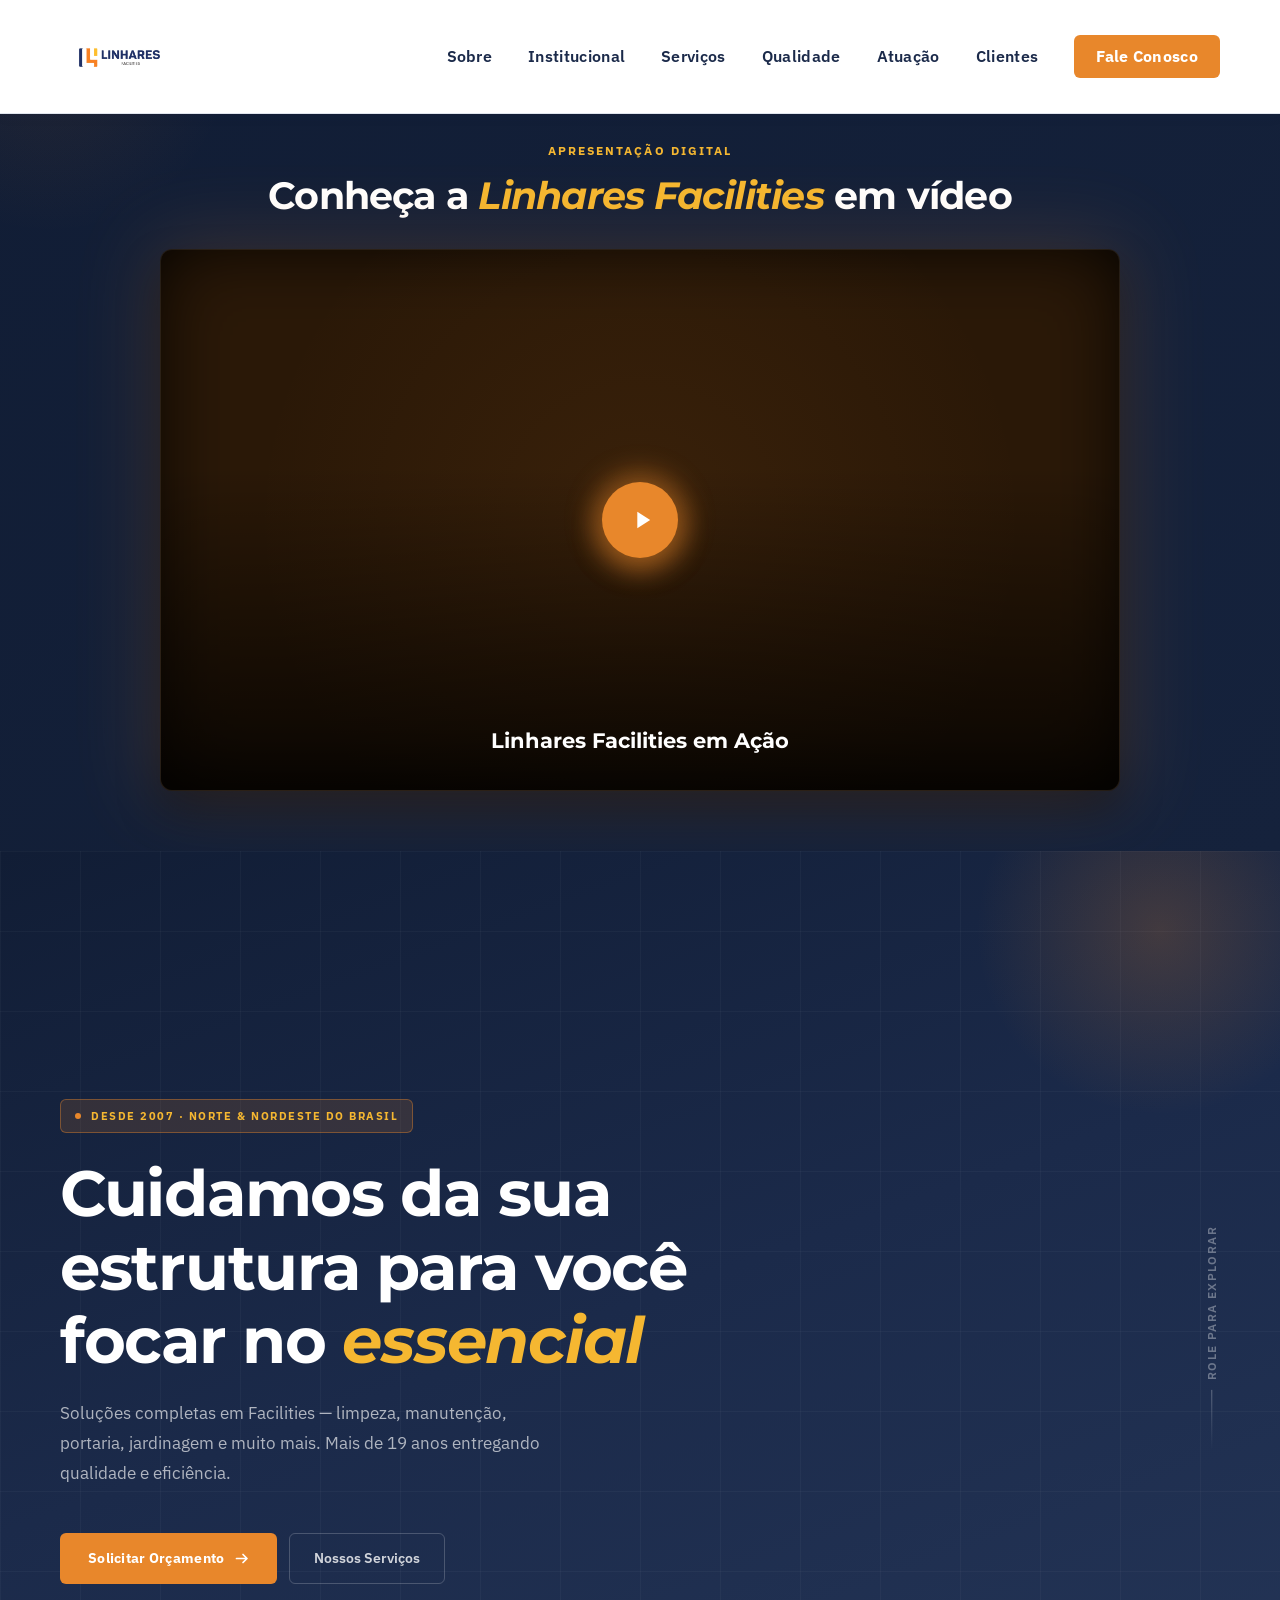
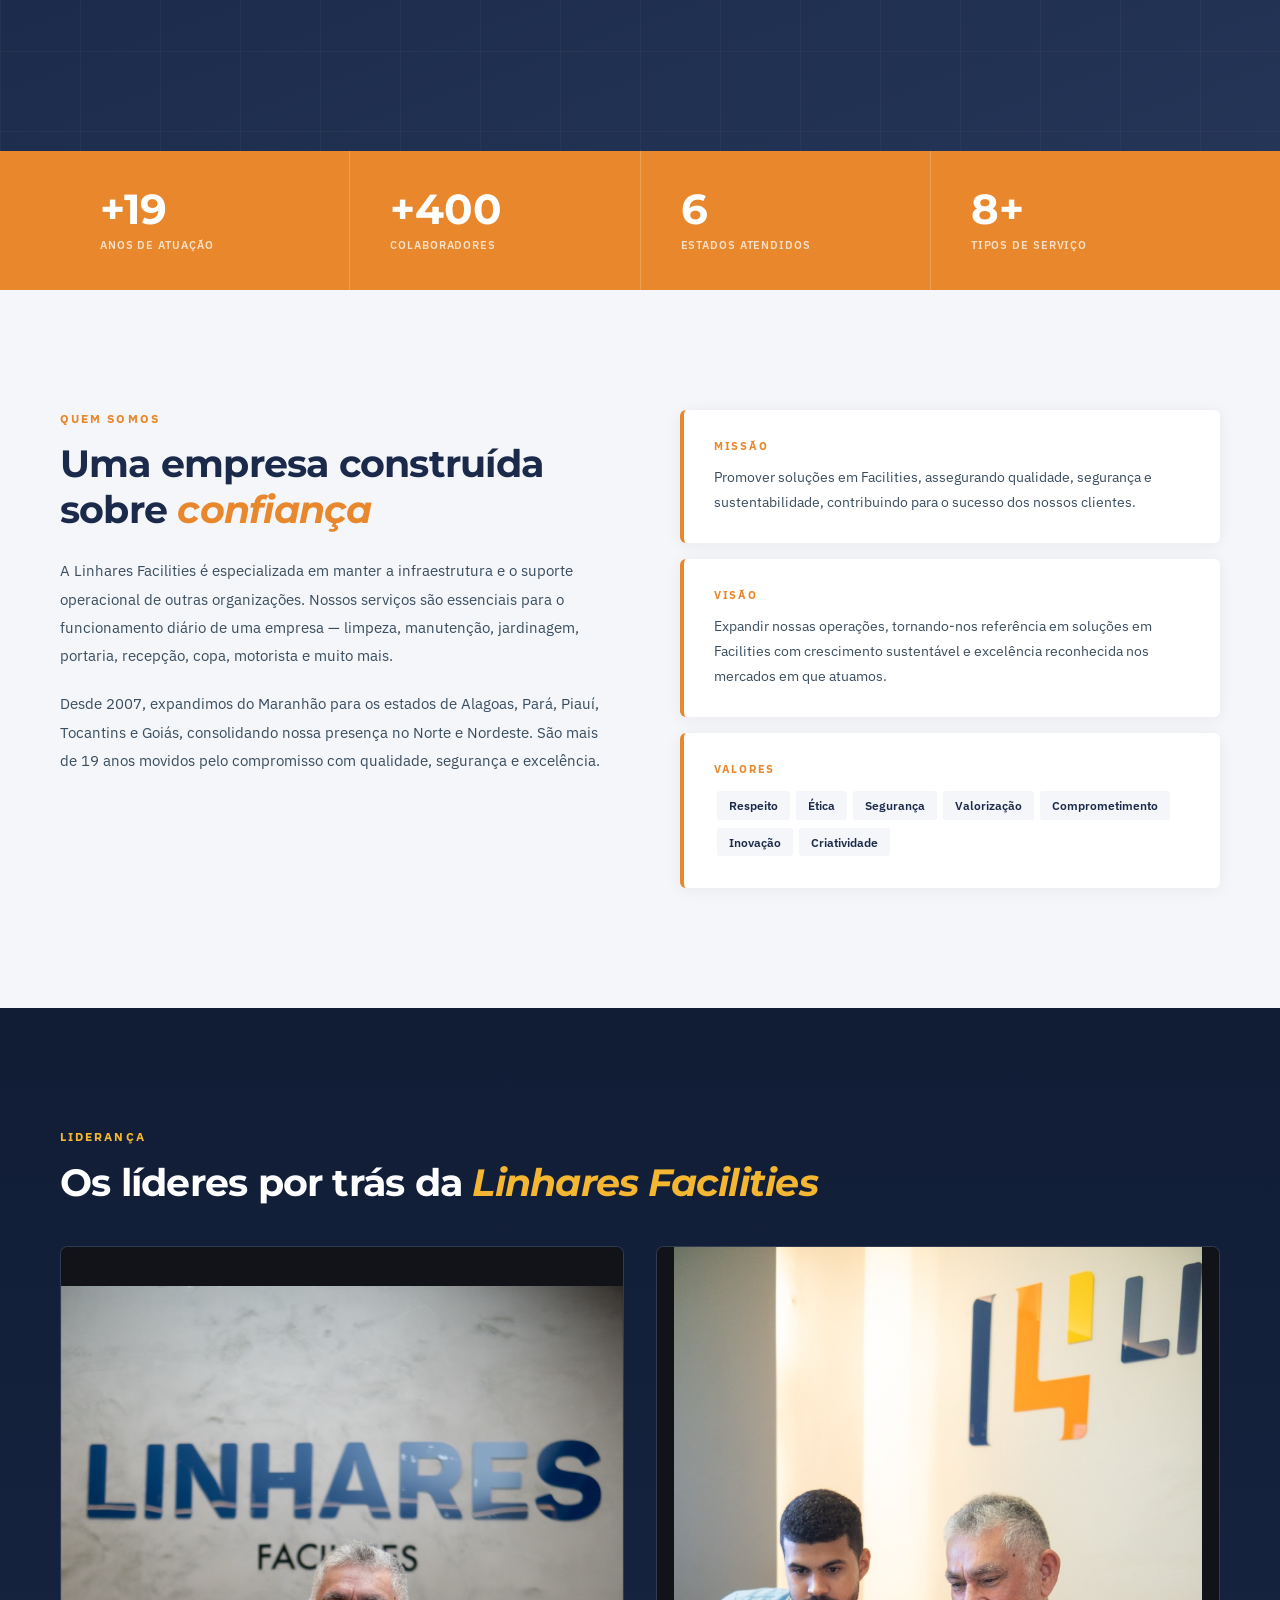
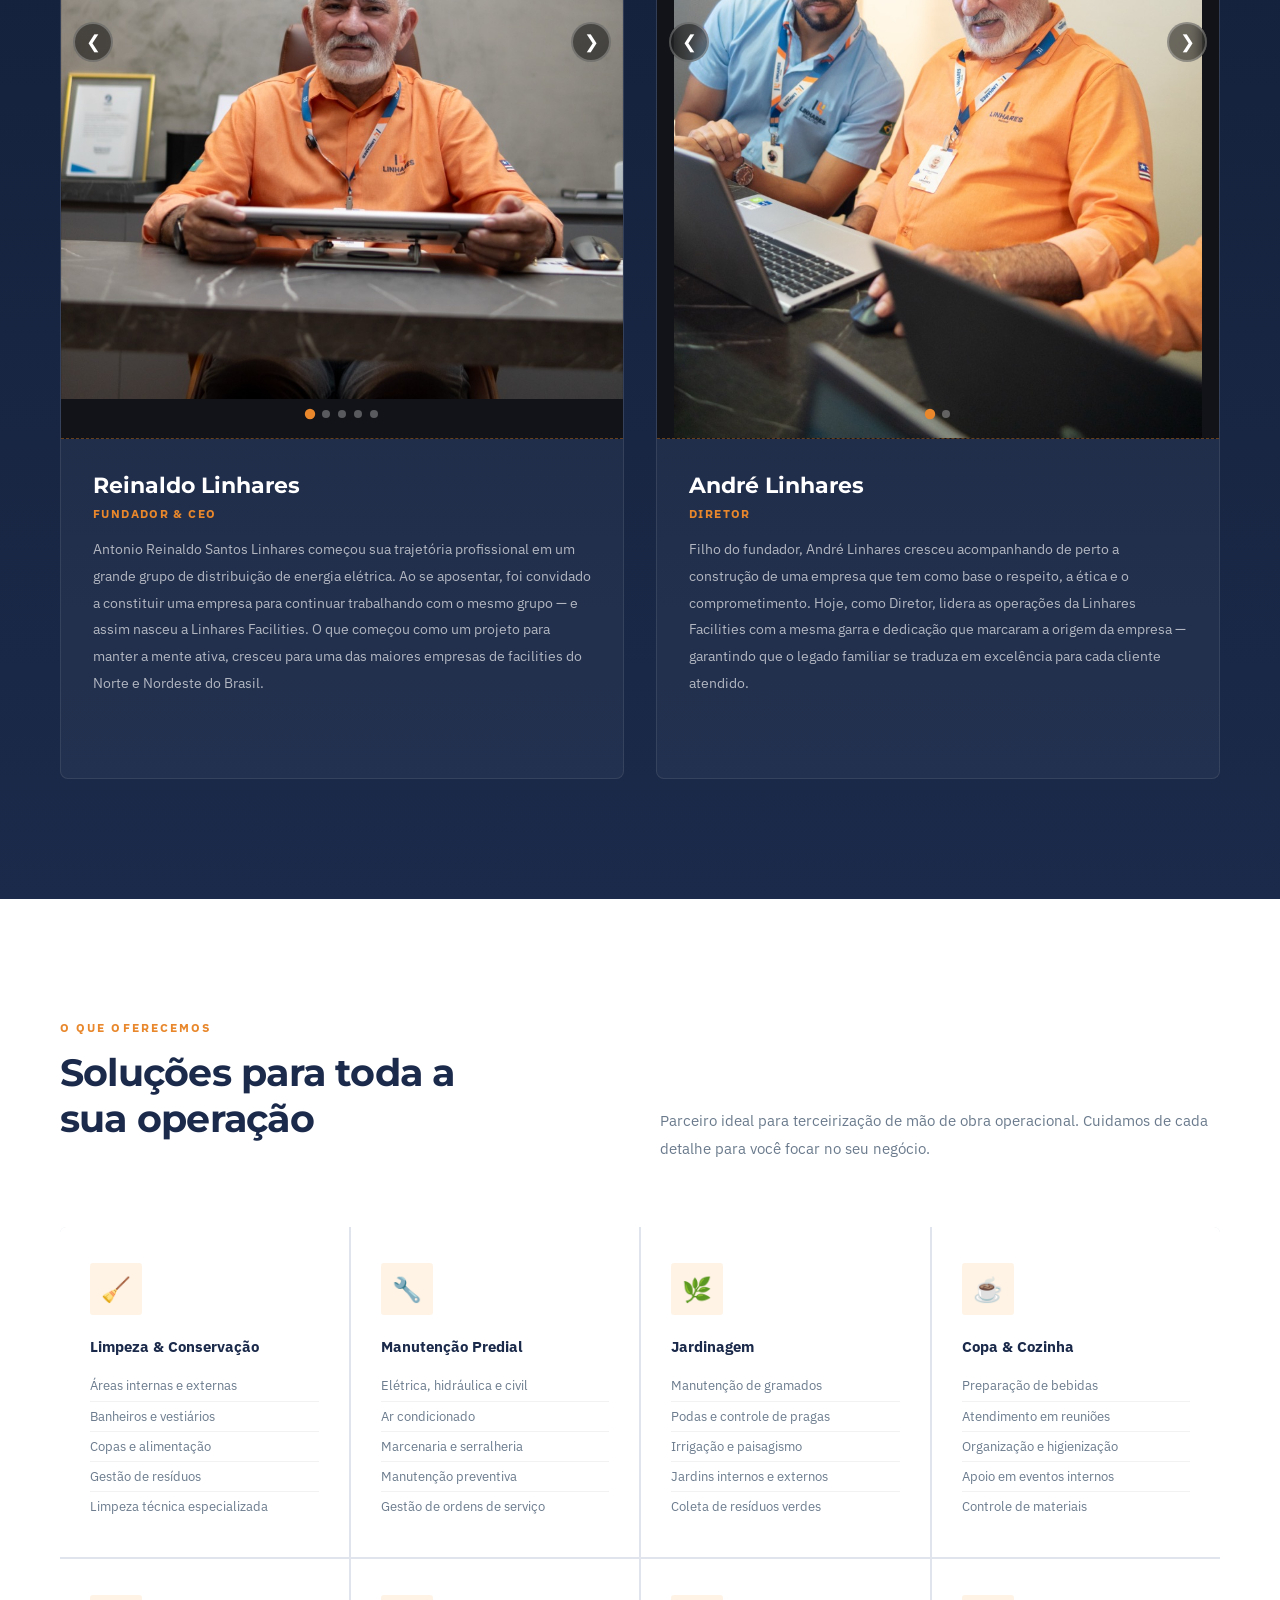
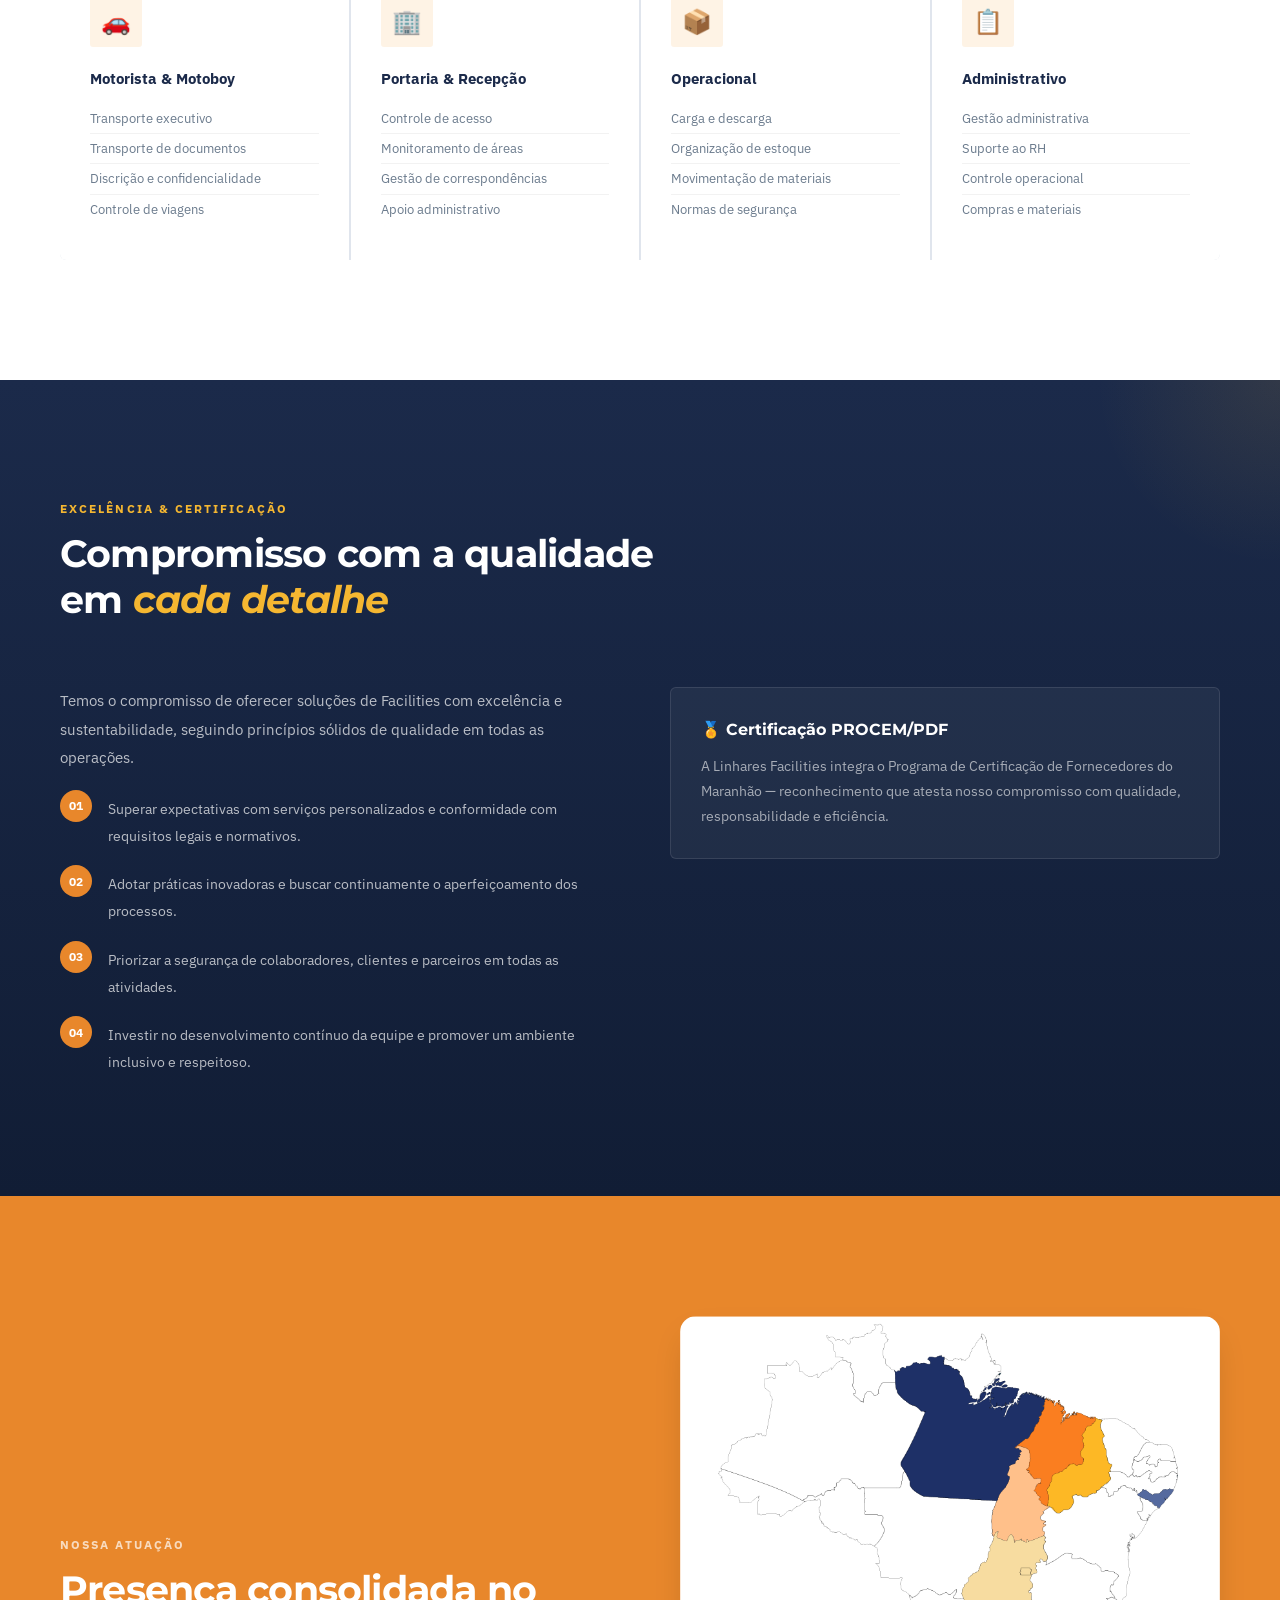
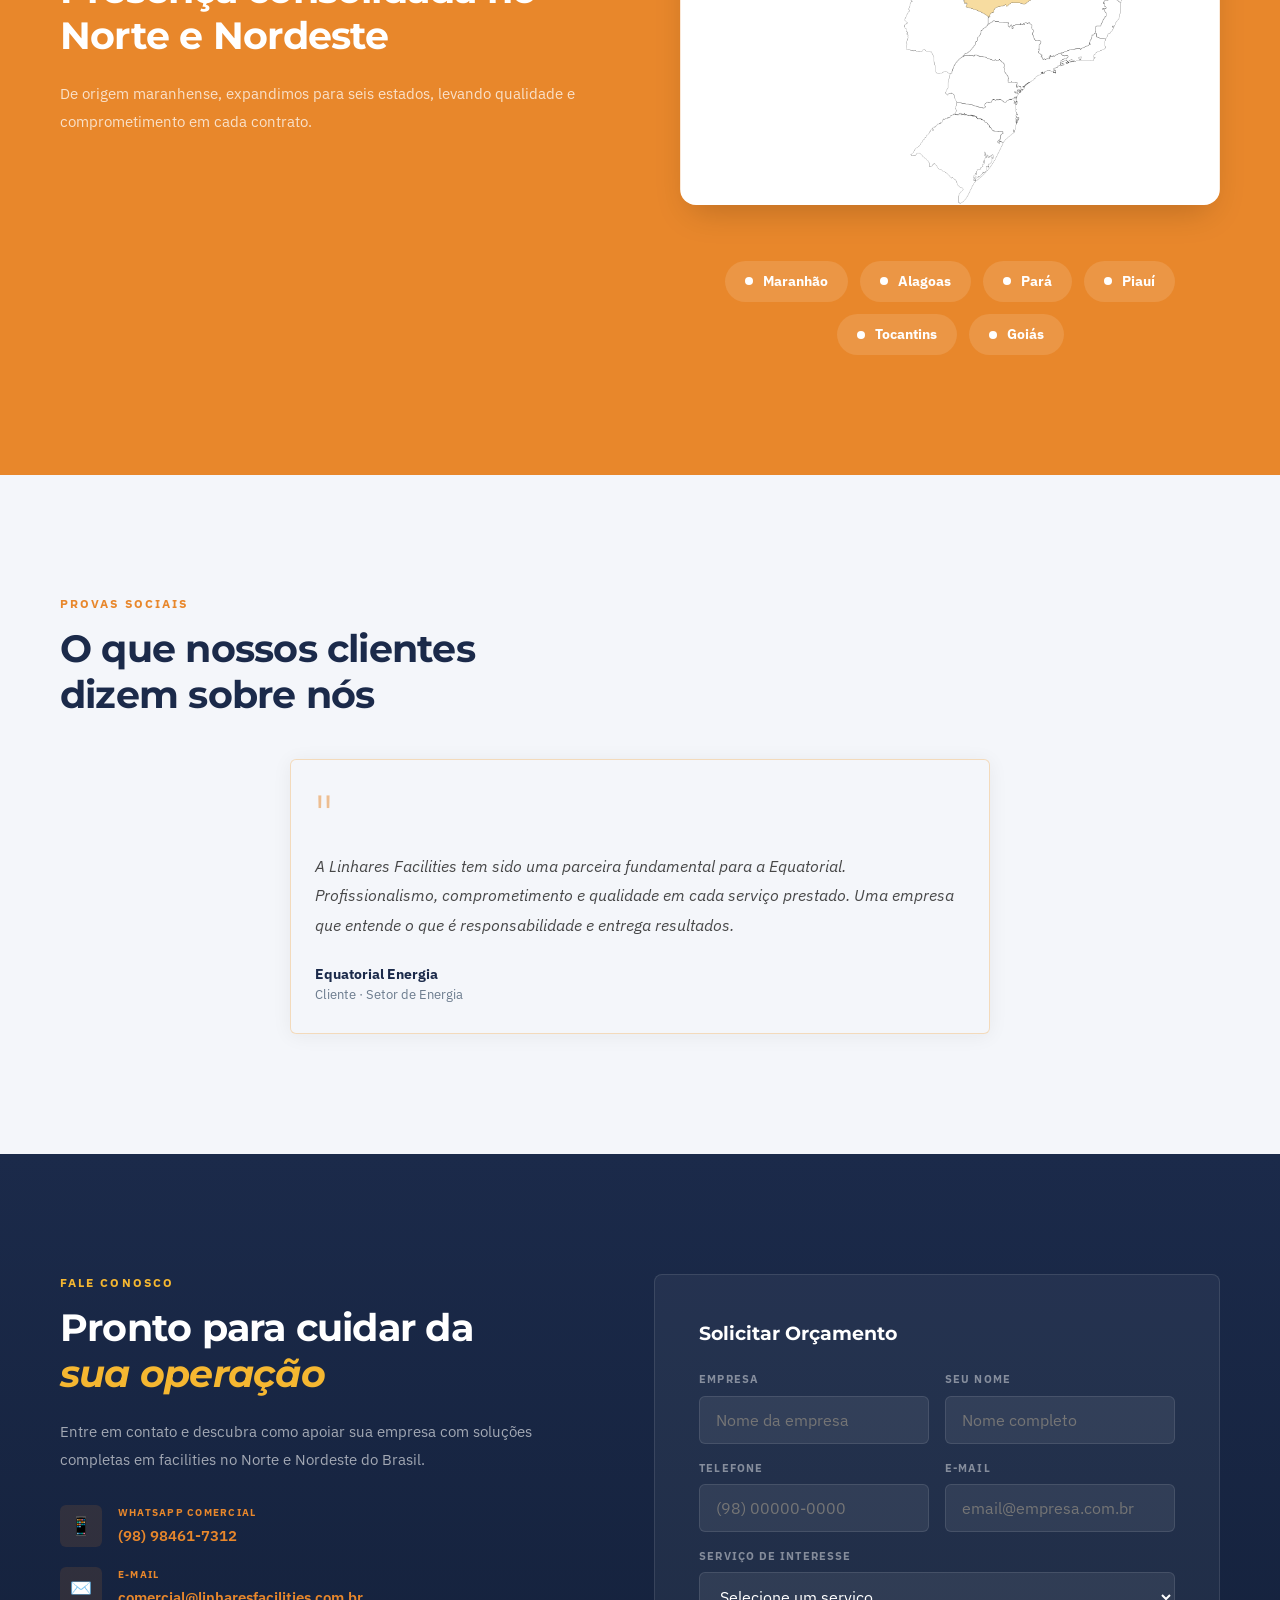
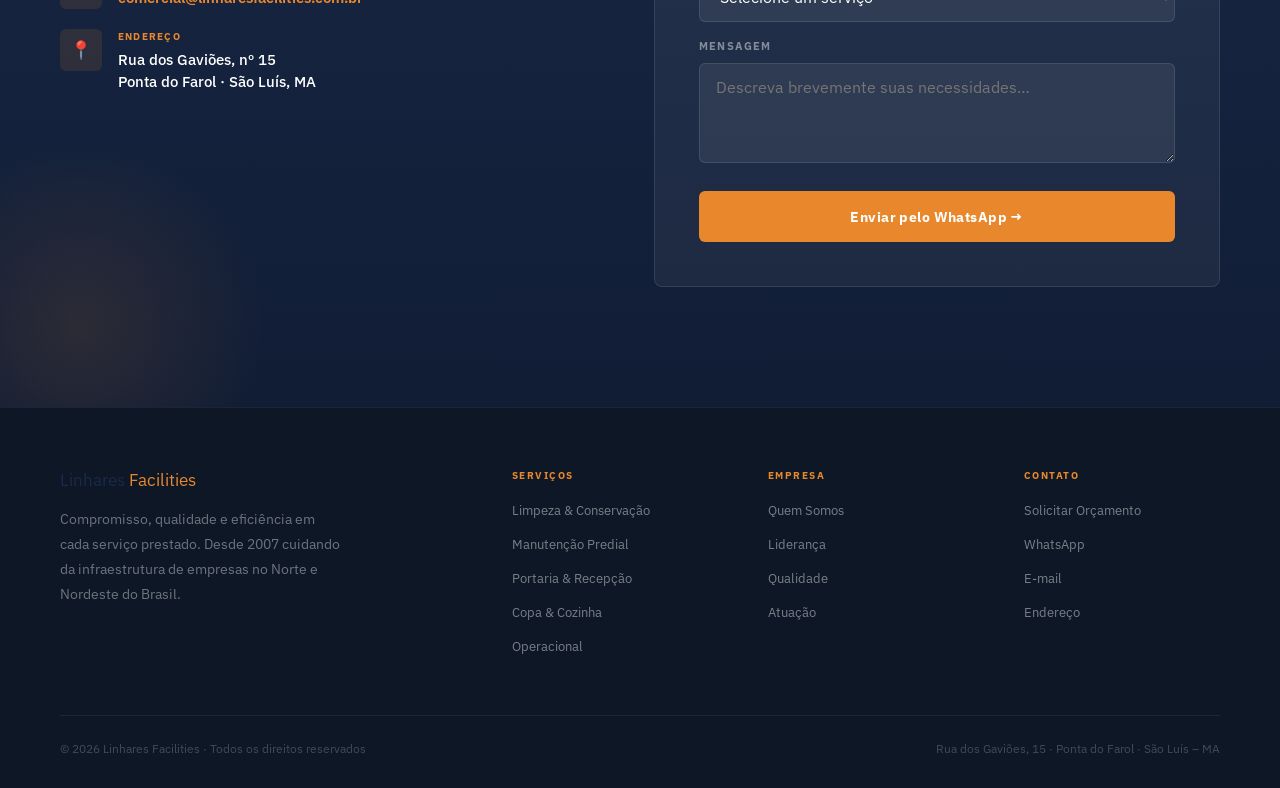
==== commit 2540c587: "b" ====
--- a/index.html
+++ b/index.html
@@ -119,7 +119,7 @@
       justify-content: space-between;
       flex-wrap: wrap;
       padding: 0 20px;
-      height: 100px;
+      height: 92px;
       background: #ffffff;
       border-bottom: 1px solid var(--light-gray);
       box-shadow: 0 2px 12px rgba(27, 42, 74, 0.07);
@@ -127,10 +127,10 @@
     }
 
     #nav.nav-scrolled {
-      background: rgba(255, 255, 255, 0.8) !important;
-      backdrop-filter: blur(16px);
-      -webkit-backdrop-filter: blur(16px);
-      height: 84px;
+      background: #ffffff !important;
+      backdrop-filter: none;
+      -webkit-backdrop-filter: none;
+      height: 76px;
       box-shadow: 0 4px 20px rgba(27, 42, 74, 0.1);
       border-bottom: 1px solid rgba(255, 255, 255, 0.15);
     }
@@ -146,7 +146,7 @@
     }
 
     .nav-logo {
-      height: 72px;
+      height: 68px;
       width: auto;
       display: block;
       mix-blend-mode: multiply;
@@ -154,7 +154,7 @@
     }
 
     #nav.nav-scrolled .nav-logo {
-      height: 58px;
+      height: 54px;
     }
 
     .nav-brand {
@@ -1259,23 +1259,23 @@
     @media (min-width: 768px) {
       #nav {
         padding: 0 40px;
-        height: 112px;
+        height: 102px;
       }
 
       #nav.nav-scrolled {
-        height: 96px;
+        height: 86px;
       }
 
       .nav-logo {
-        height: 82px;
+        height: 76px;
       }
 
       #nav.nav-scrolled .nav-logo {
-        height: 68px;
+        height: 62px;
       }
 
       #video-institucional {
-        padding-top: 172px;
+        padding-top: 162px;
       }
 
       .hero-content {
@@ -1380,23 +1380,23 @@
     @media (min-width: 1024px) {
       #nav {
         padding: 0 60px;
-        height: 126px;
+        height: 114px;
       }
 
       #nav.nav-scrolled {
-        height: 108px;
+        height: 94px;
       }
 
       .nav-logo {
-        height: 94px;
+        height: 84px;
       }
 
       #nav.nav-scrolled .nav-logo {
-        height: 78px;
+        height: 70px;
       }
 
       #video-institucional {
-        padding-top: 196px;
+        padding-top: 184px;
       }
 
       .hamburger {
@@ -1622,7 +1622,7 @@
 
     /* ===== VIDEO INSTITUCIONAL SECTION ===== */
     #video-institucional {
-      padding: 150px 20px 60px;
+      padding: 142px 20px 60px;
       background: linear-gradient(135deg, var(--navy-dark) 0%, #15223c 100%);
       position: relative;
       overflow: hidden;
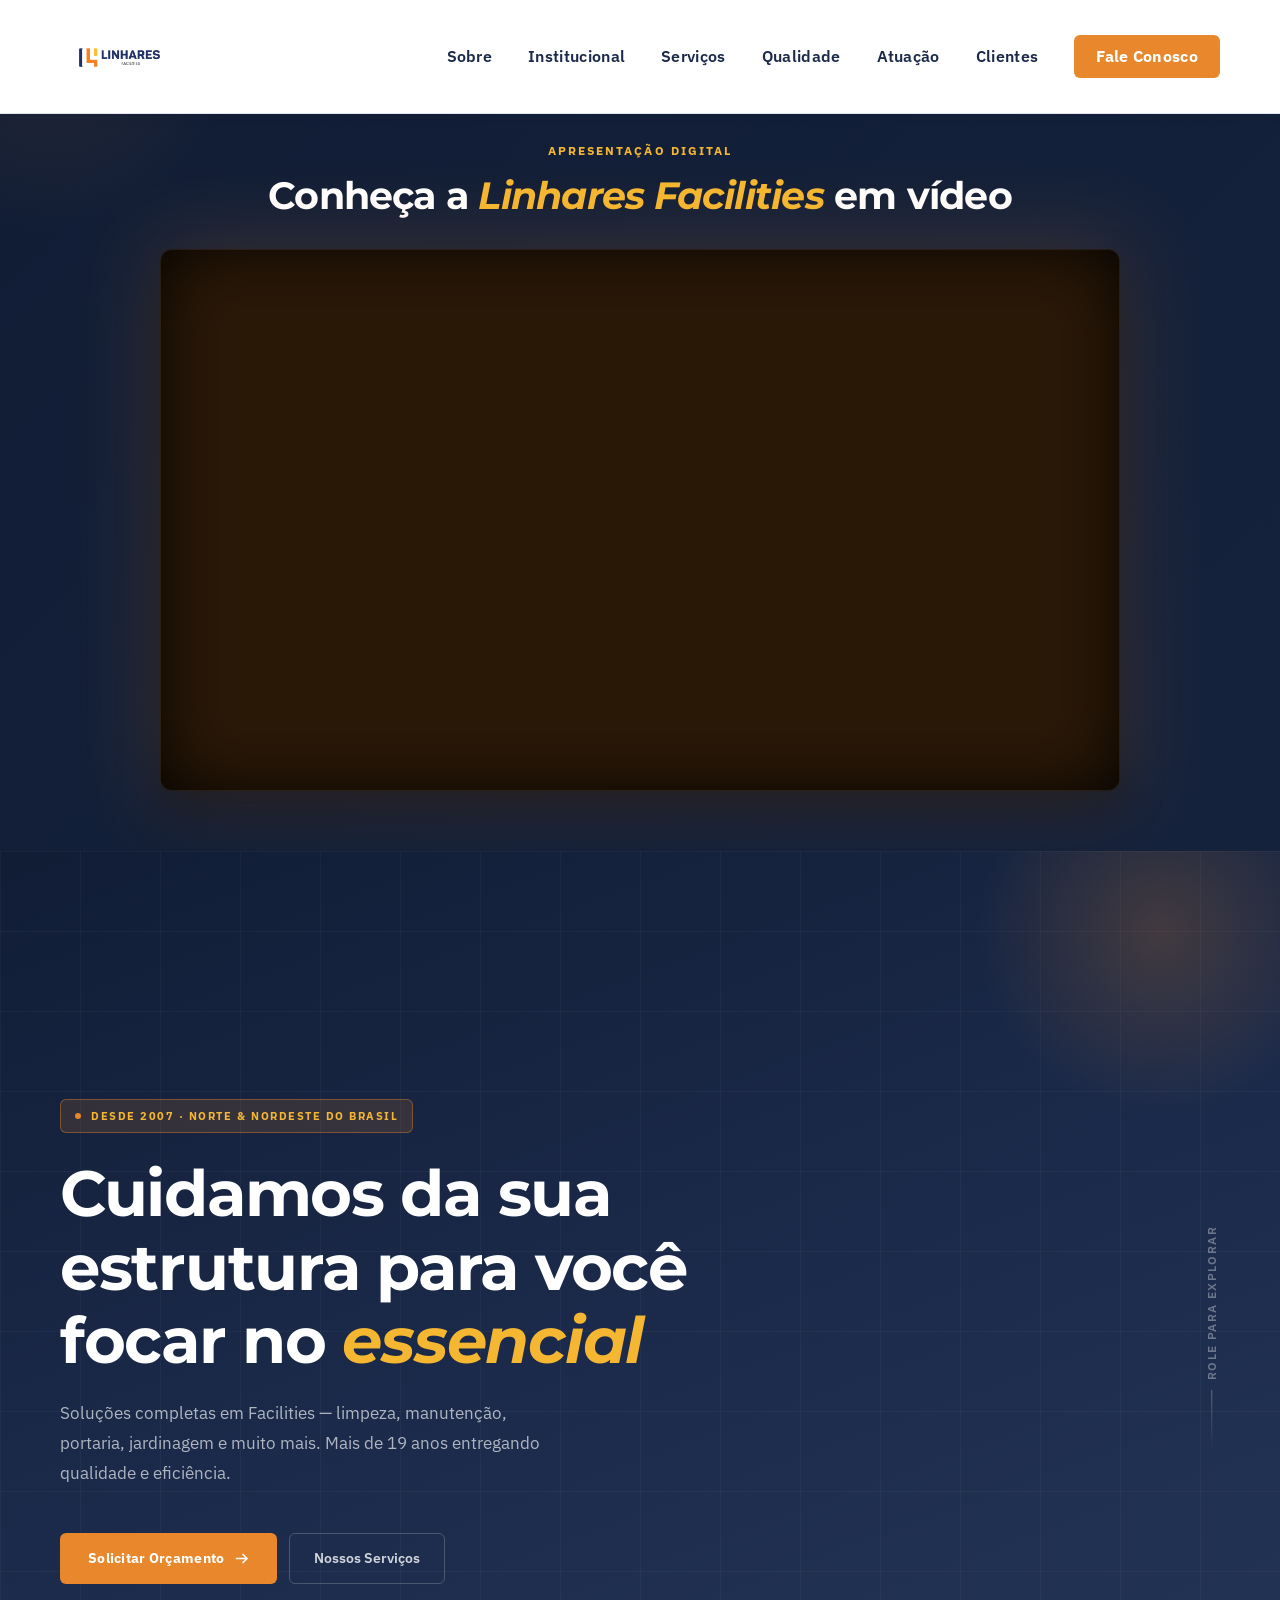
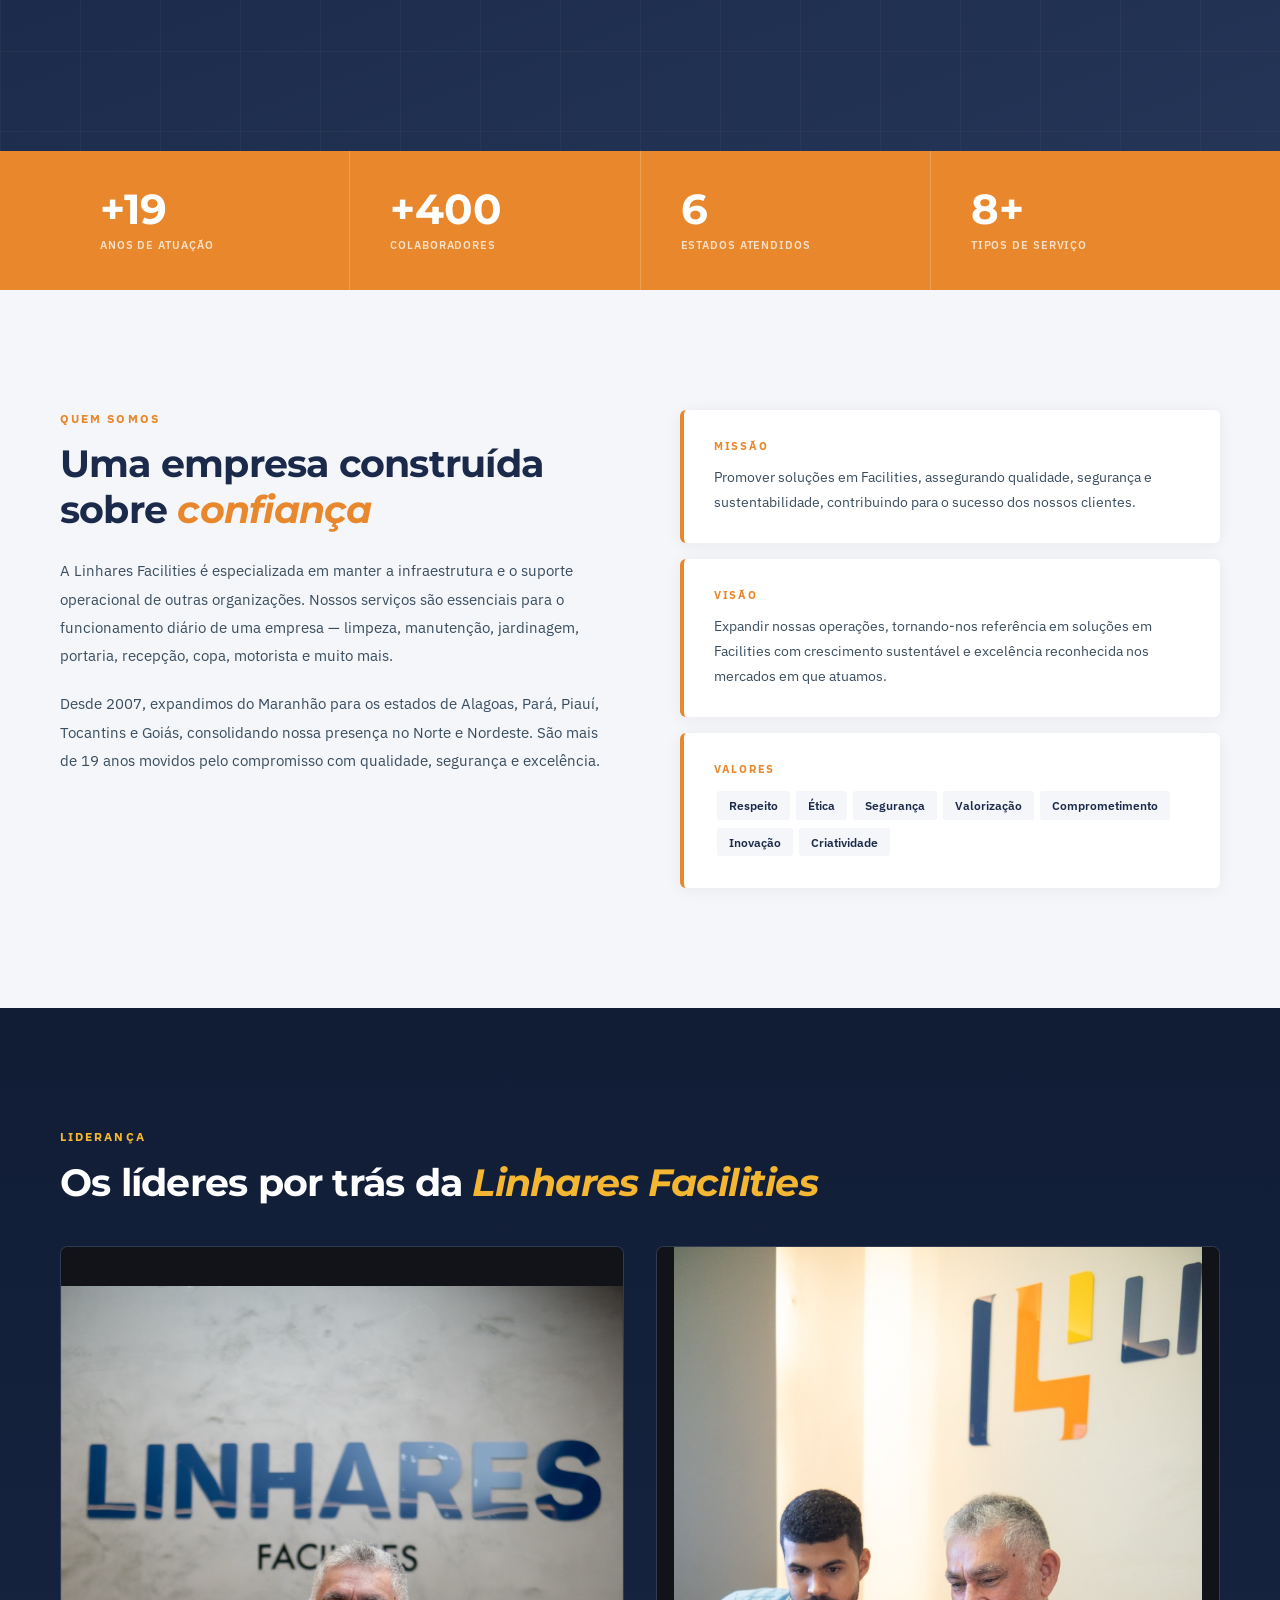
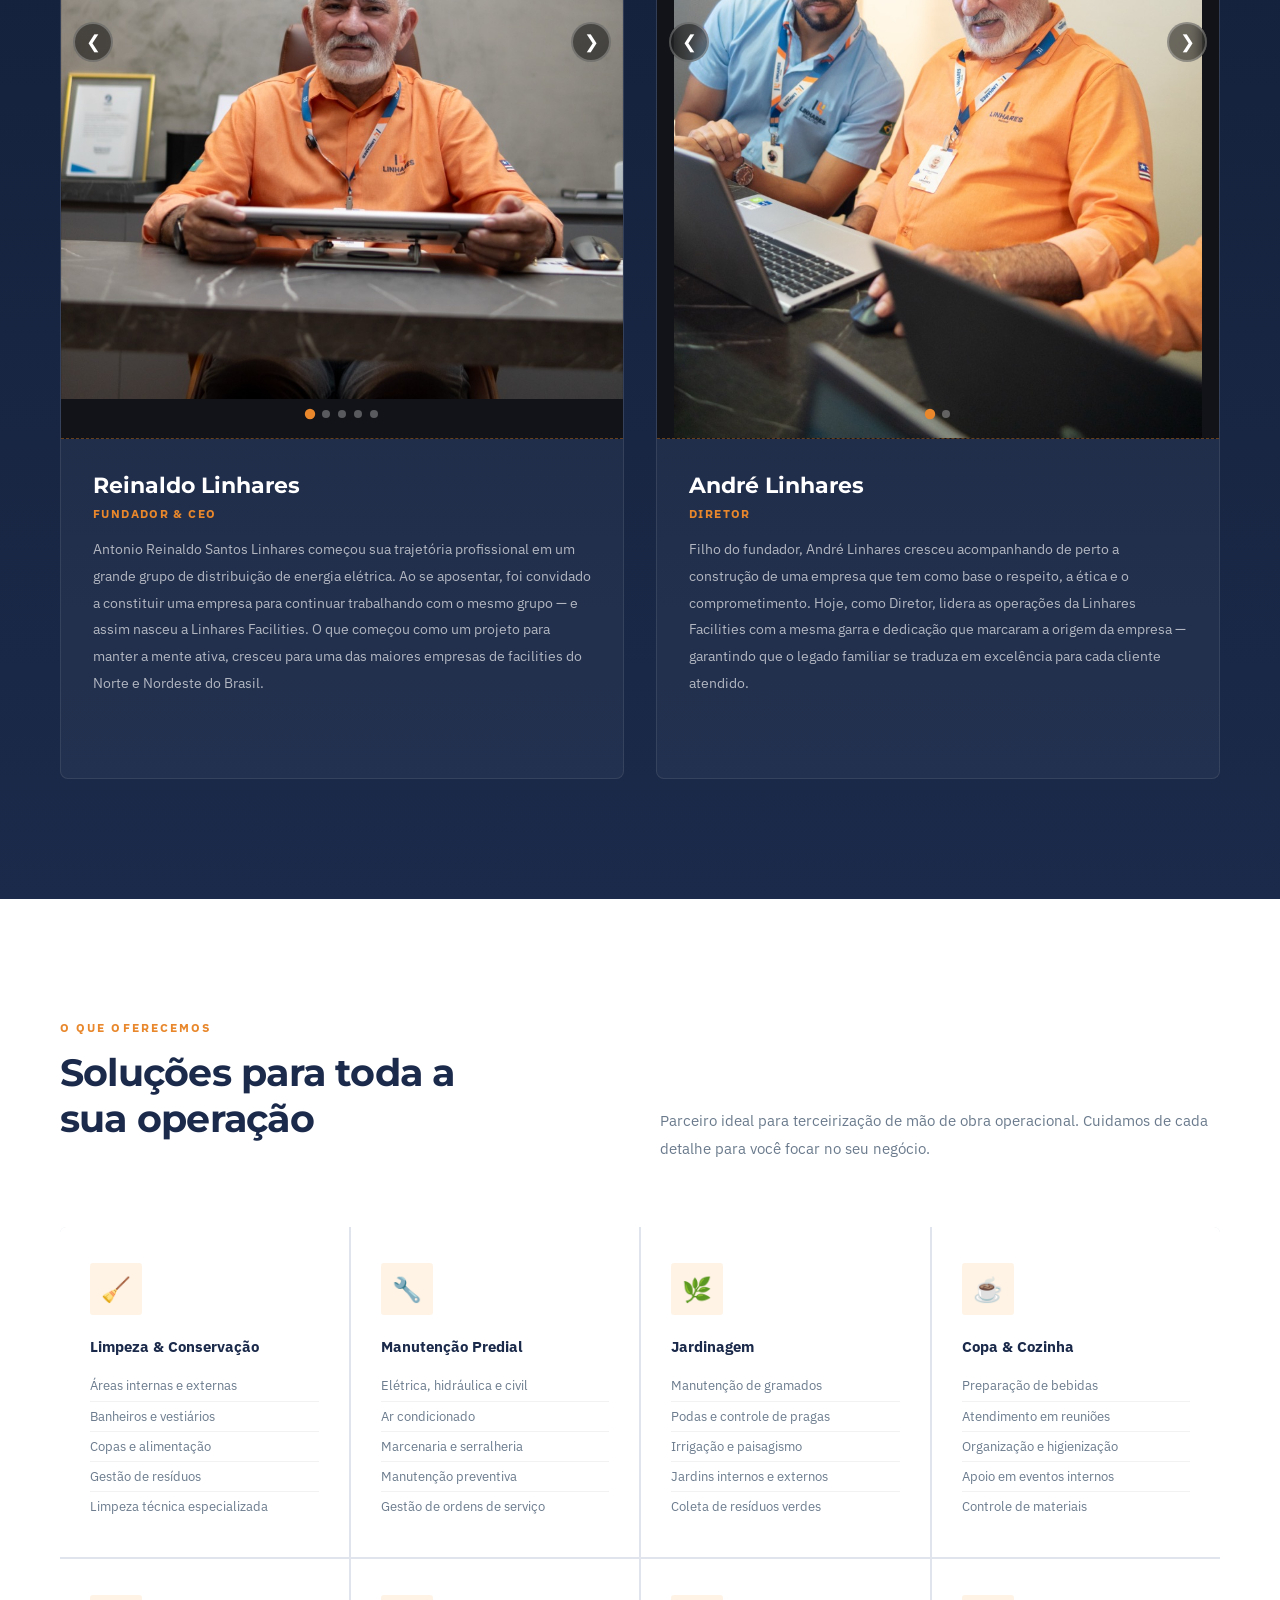
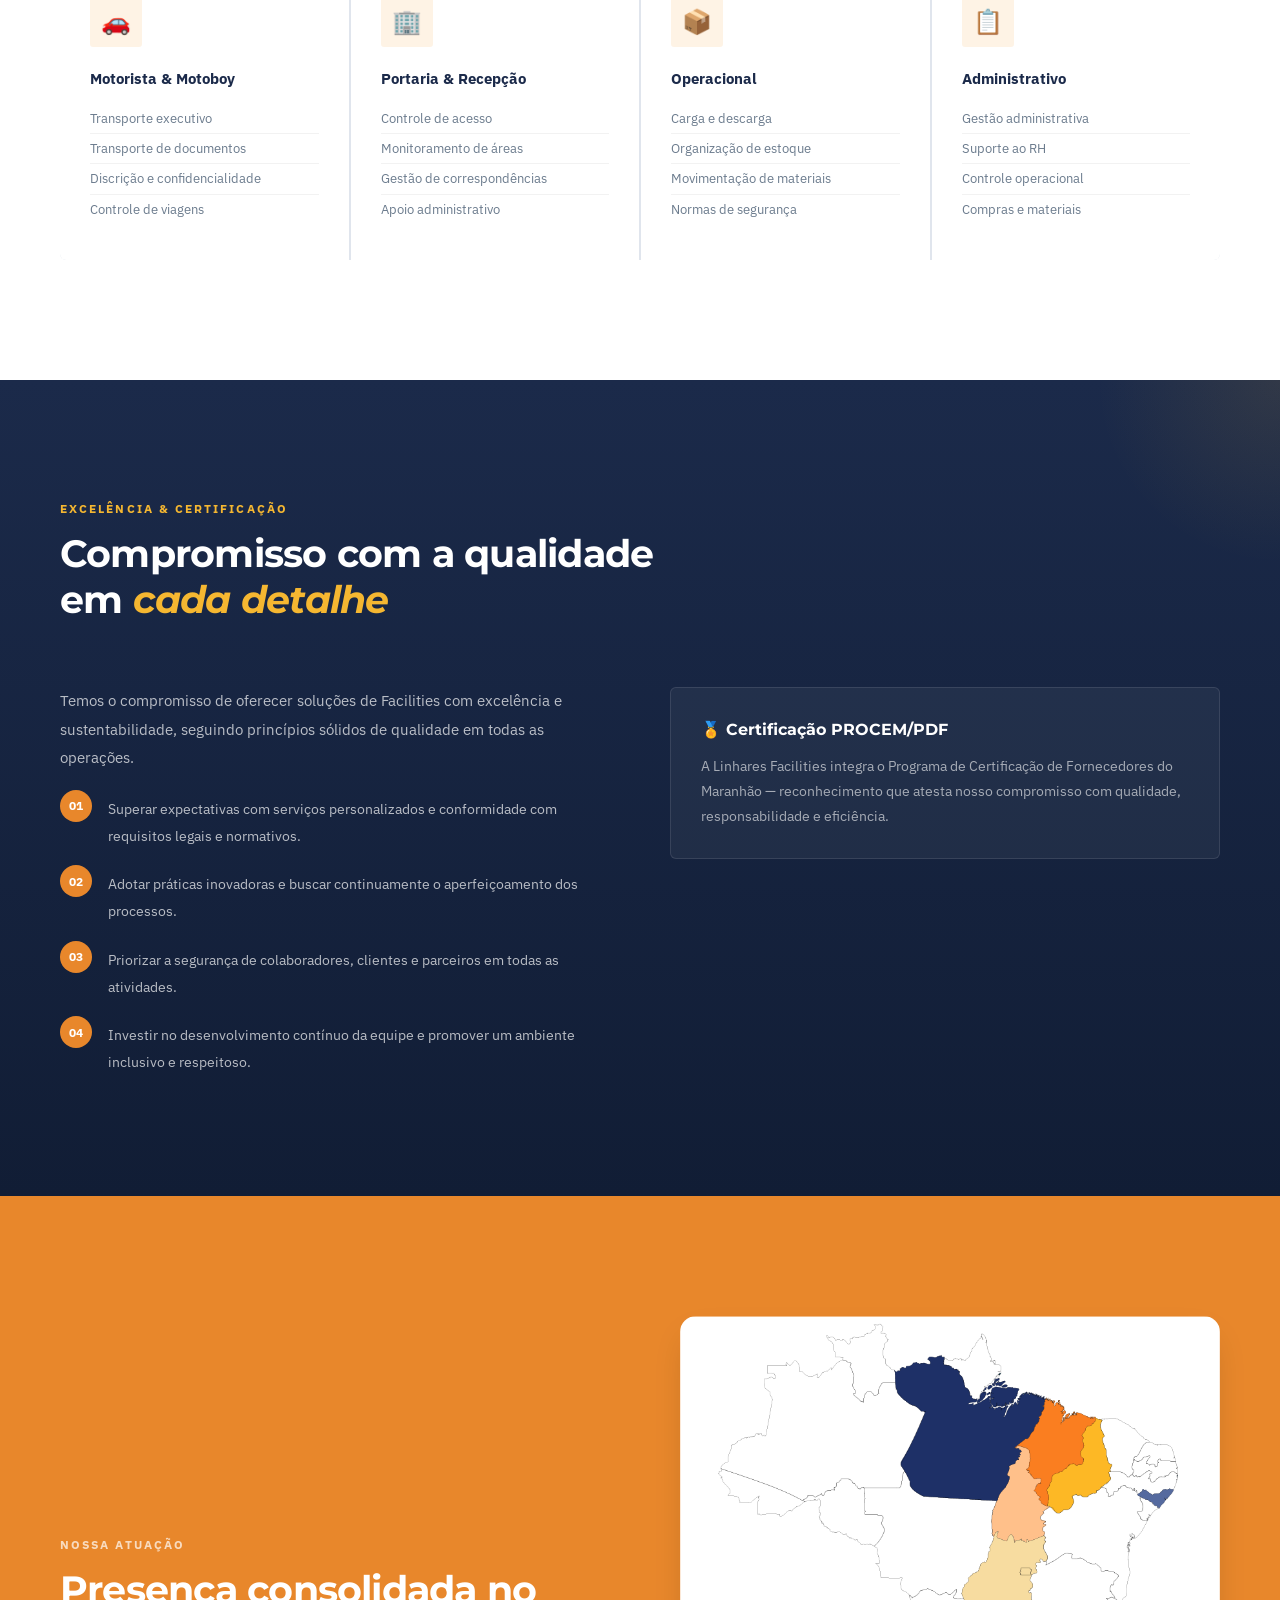
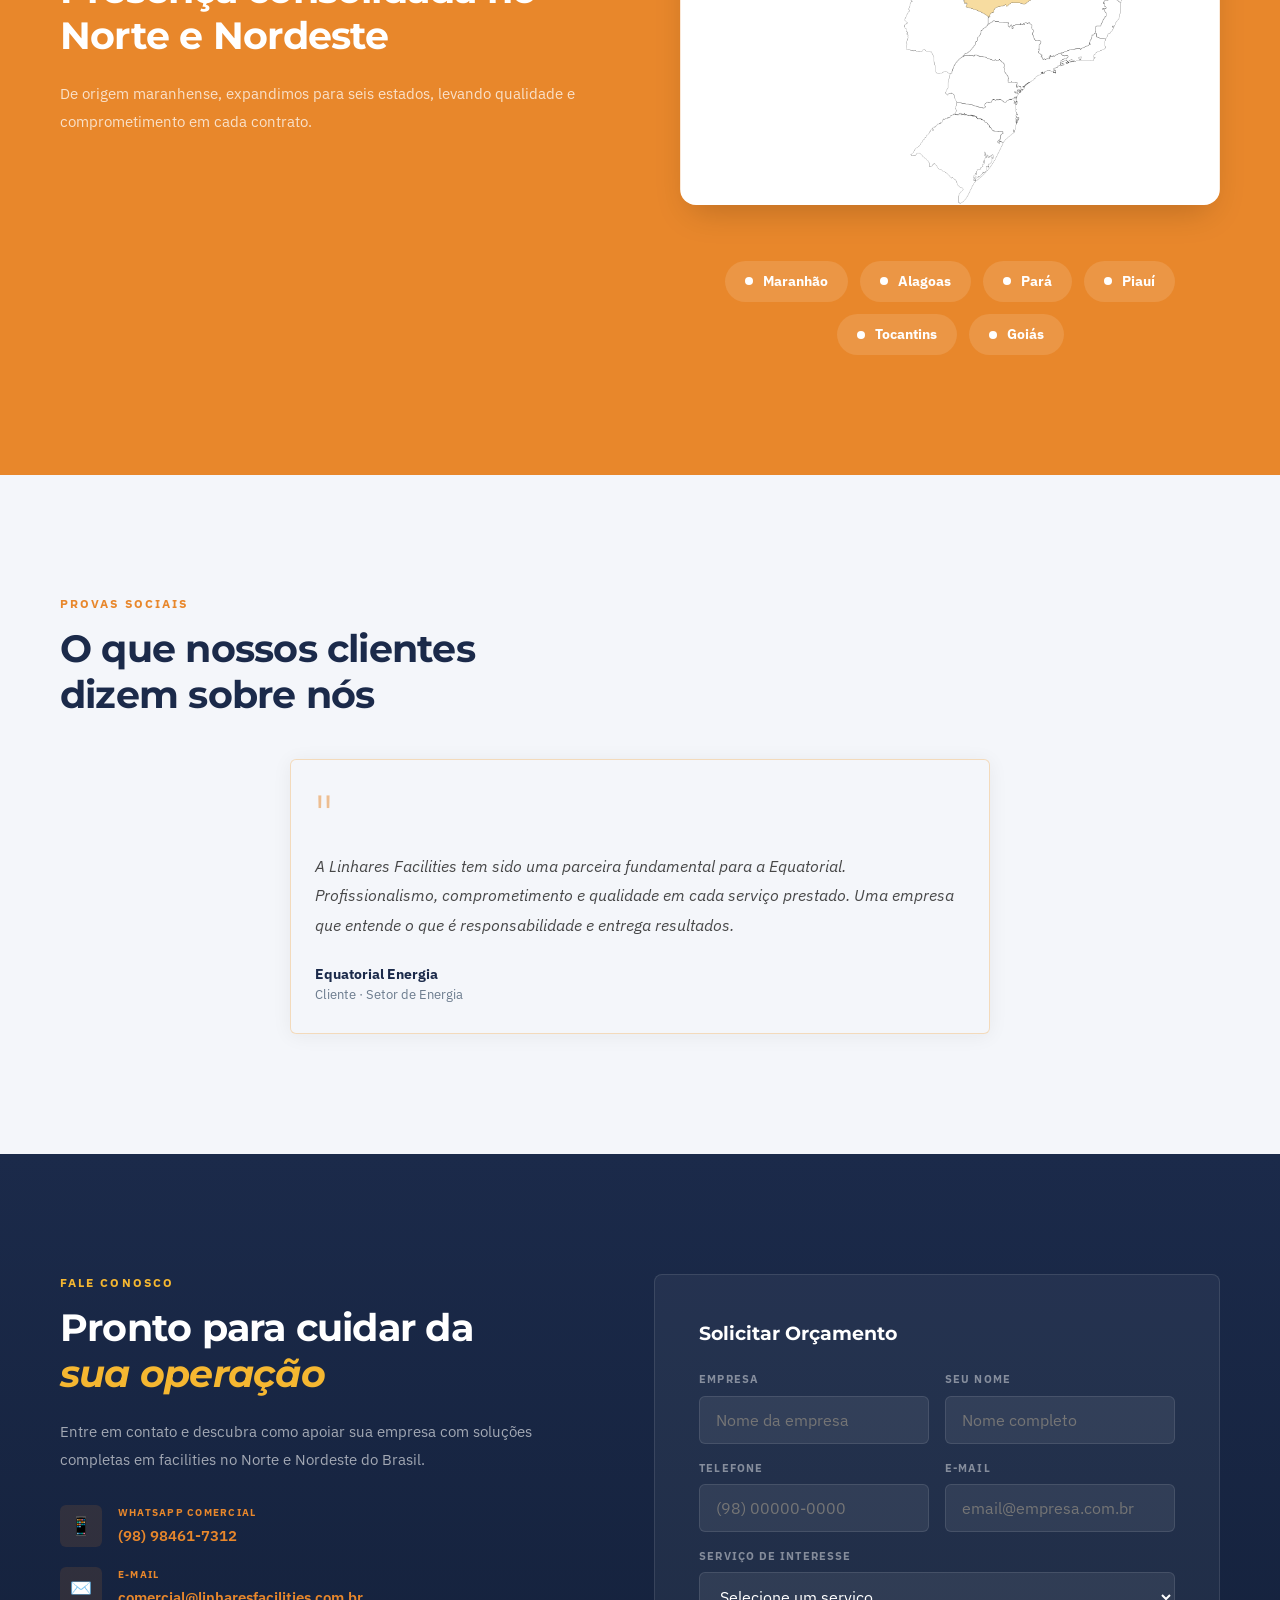
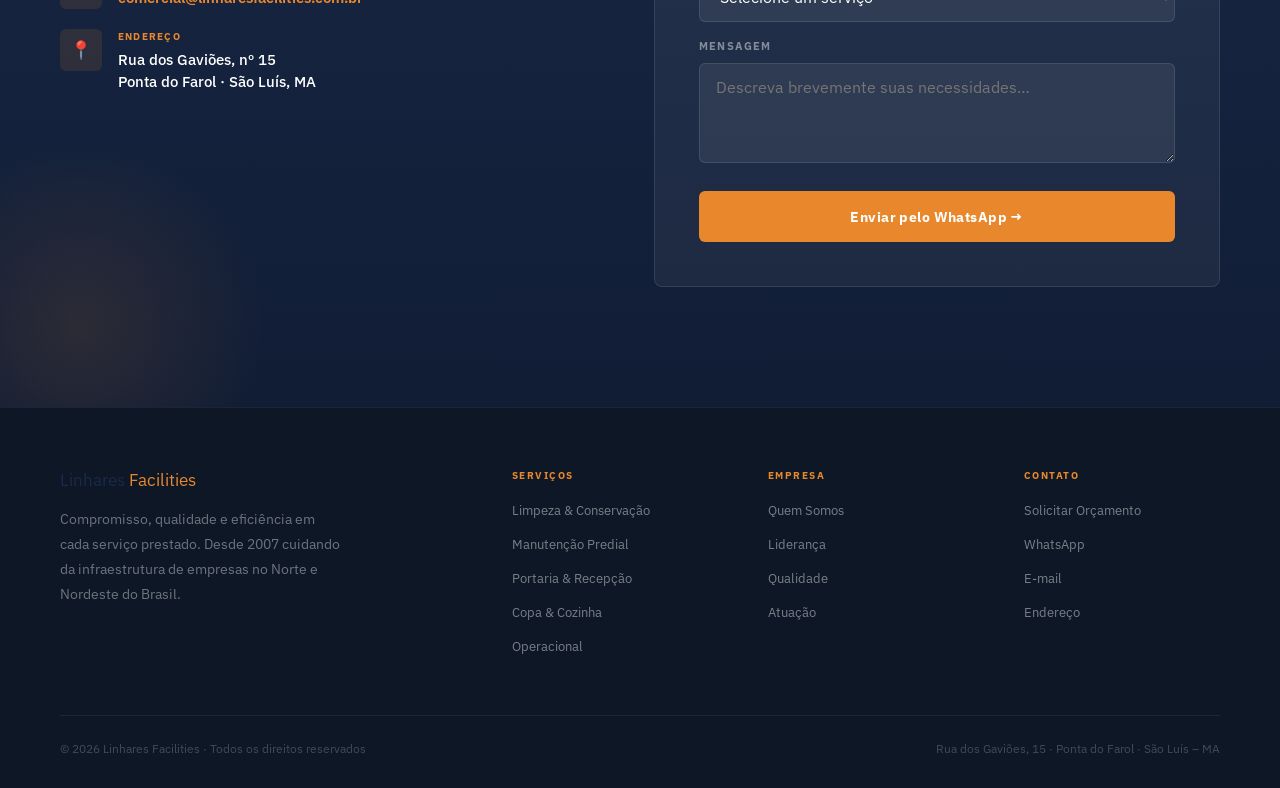
==== commit 0c451f7d: "bc" ====
--- a/index.html
+++ b/index.html
@@ -1880,22 +1880,13 @@
           <!-- Ambient Glow (Soft lighting behind the video) -->
           <div class="ambient-glow" id="ambientGlow"></div>
 
-          <!-- Custom Video Cover (Poster) -->
-          <div class="video-cover" id="videoCover" onclick="iniciarVideo()">
-            <div class="video-cover-overlay"></div>
-            <div class="play-btn-glow"></div>
-            <button class="custom-play-btn" aria-label="Reproduzir vídeo">
-              <svg viewBox="0 0 24 24" fill="none" class="play-icon">
-                <path d="M8 5v14l11-7z" fill="currentColor" />
-              </svg>
-            </button>
-            <div class="video-cover-info" style="text-align: center; left: 0; right: 0; bottom: 30px;">
-              <h3 style="text-align: center;">Linhares Facilities em Ação</h3>
-            </div>
-          </div>
-
-          <!-- Youtube Player Iframe Placeholder -->
-          <div id="youtubePlayer"></div>
+          <!-- Native YouTube Player -->
+          <iframe 
+            src="https://www.youtube.com/embed/zhOPnJrG0Ys?rel=0&modestbranding=1&playsinline=1" 
+            title="Linhares Facilities em Ação" 
+            allow="accelerometer; autoplay; clipboard-write; encrypted-media; gyroscope; picture-in-picture; web-share" 
+            allowfullscreen>
+          </iframe>
         </div>
       </div>
 
@@ -2442,36 +2433,7 @@
       initCarousel('carouselFilho');
     })();
 
-    /* ---- YouTube Player API Integration ---- */
-
-    // Load YouTube API asynchronously
-    var tag = document.createElement('script');
-    tag.src = "https://www.youtube.com/iframe_api";
-    var firstScriptTag = document.getElementsByTagName('script')[0];
-    firstScriptTag.parentNode.insertBefore(tag, firstScriptTag);
-
-    var ytPlayer;
-
-    function iniciarVideo() {
-      const cover = document.getElementById('videoCover');
-      cover.style.opacity = '0';
-      setTimeout(() => cover.style.display = 'none', 600);
-
-      // Initialize YouTube player with native controls enabled
-      ytPlayer = new YT.Player('youtubePlayer', {
-        height: '100%',
-        width: '100%',
-        videoId: 'zhOPnJrG0Ys',
-        playerVars: {
-          'playsinline': 1,
-          'controls': 1, // Enable native YouTube player controls
-          'rel': 0,
-          'showinfo': 0,
-          'modestbranding': 1,
-          'autoplay': 1 // start playing immediately
-        }
-      });
-    }
+    /* ---- YouTube Player API Integration - Removido para usar iframe direto ---- */
 
     // Controle do Header Translúcido, Efeito Shrink, Recuperação de Cor e Ocultação Dinâmica ao Rolar a Página
     let lastScrollY = window.scrollY;
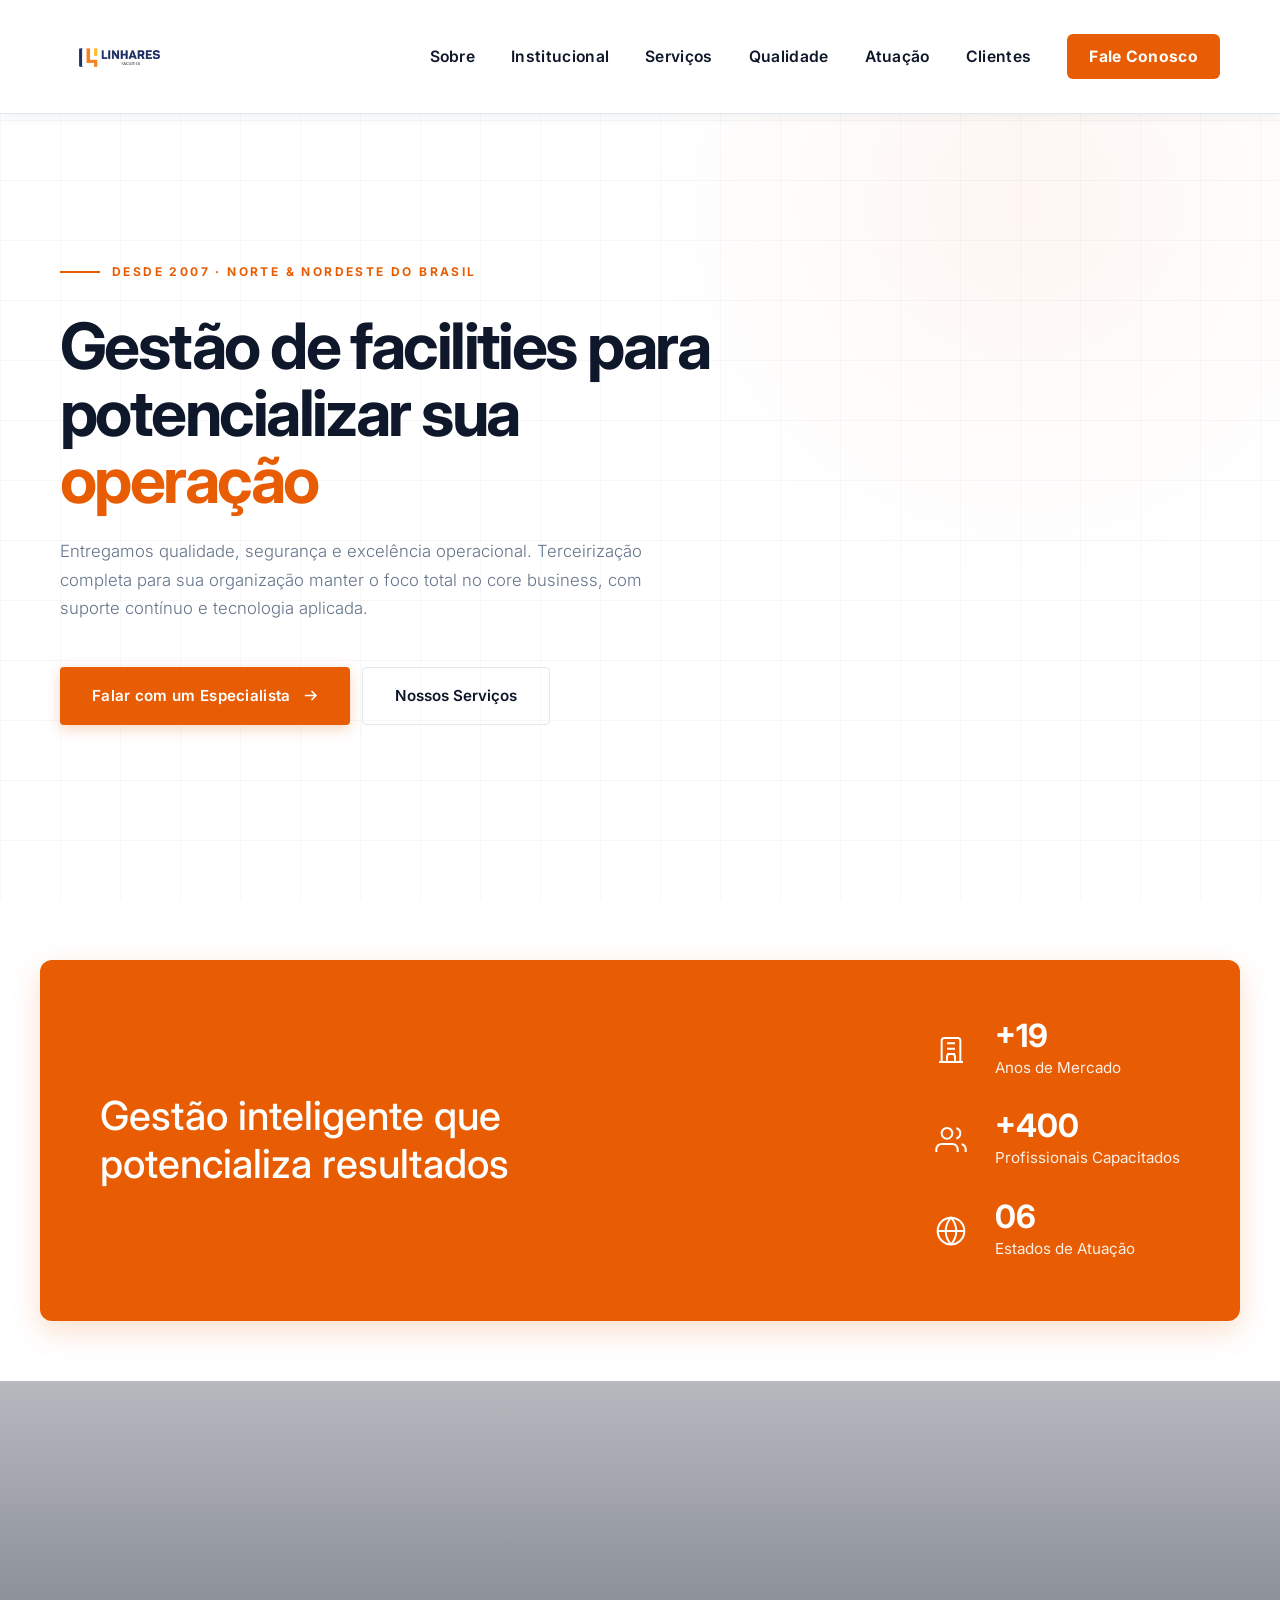
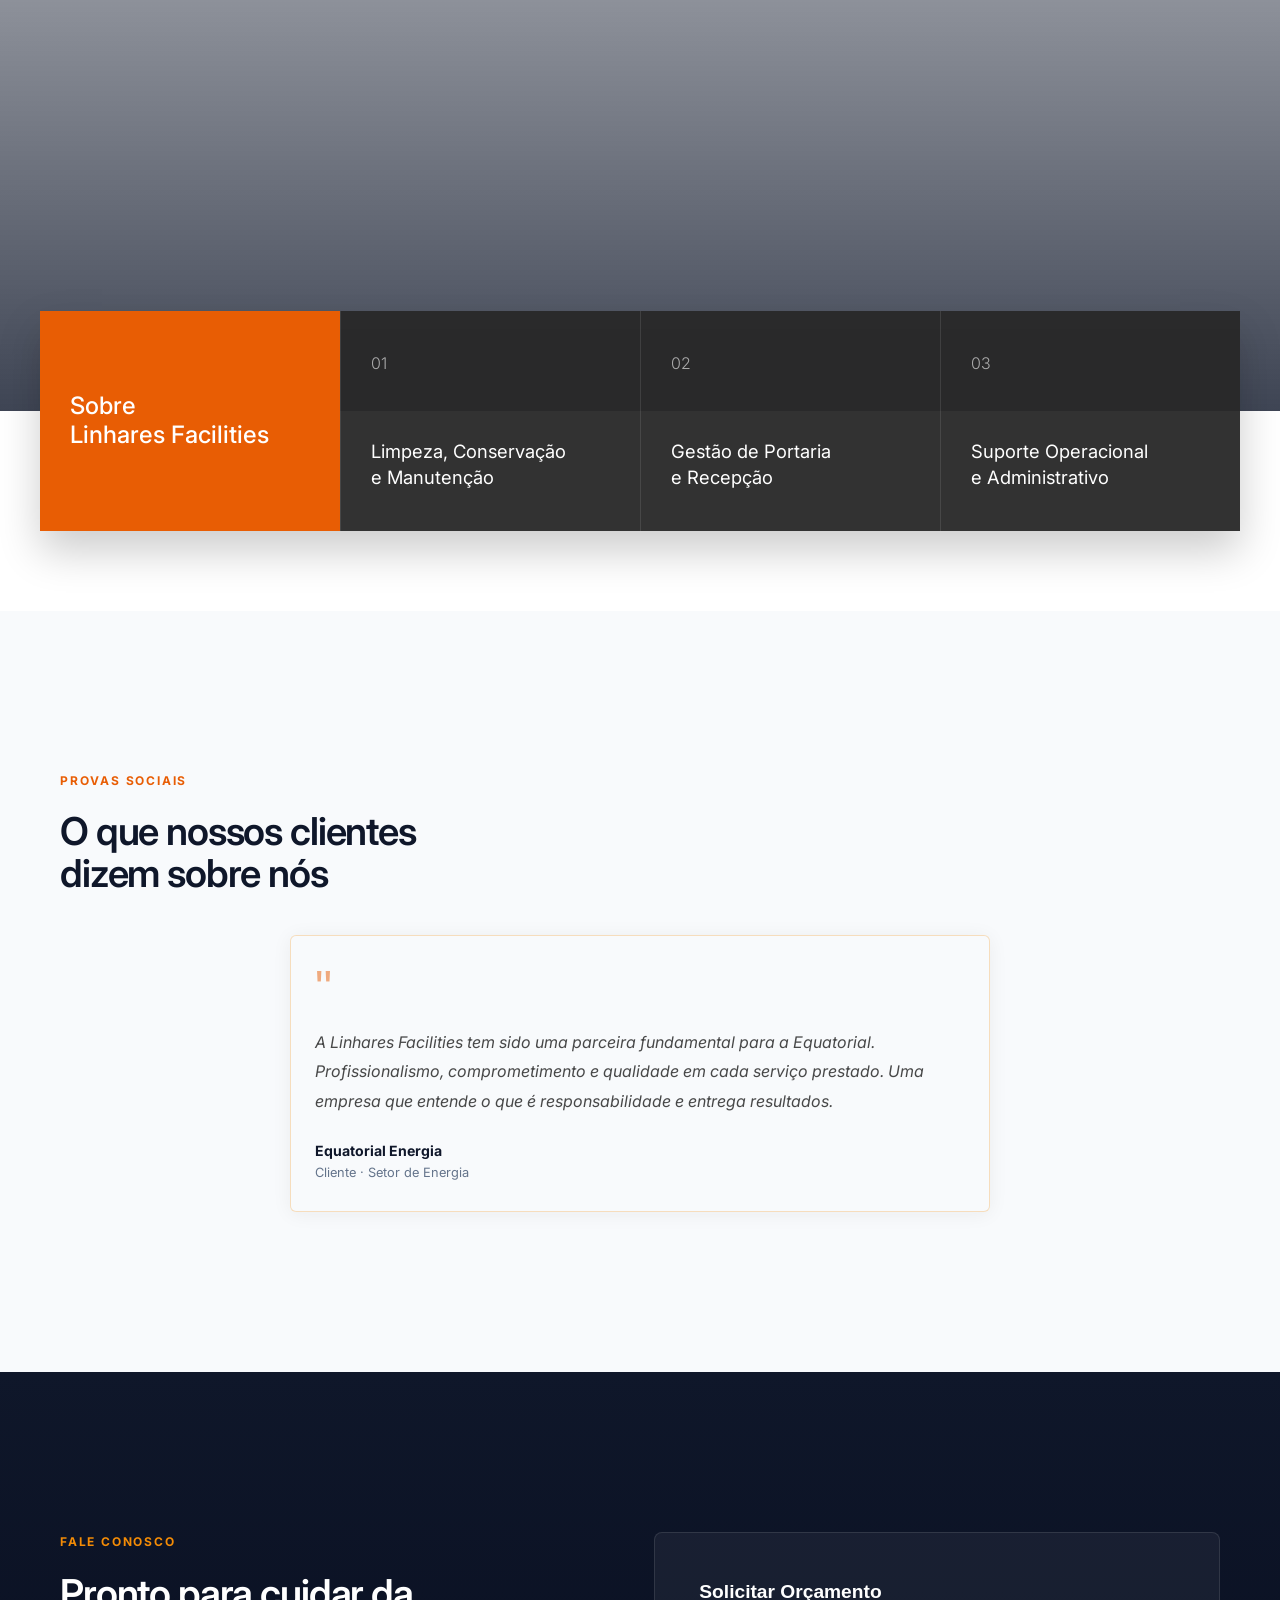
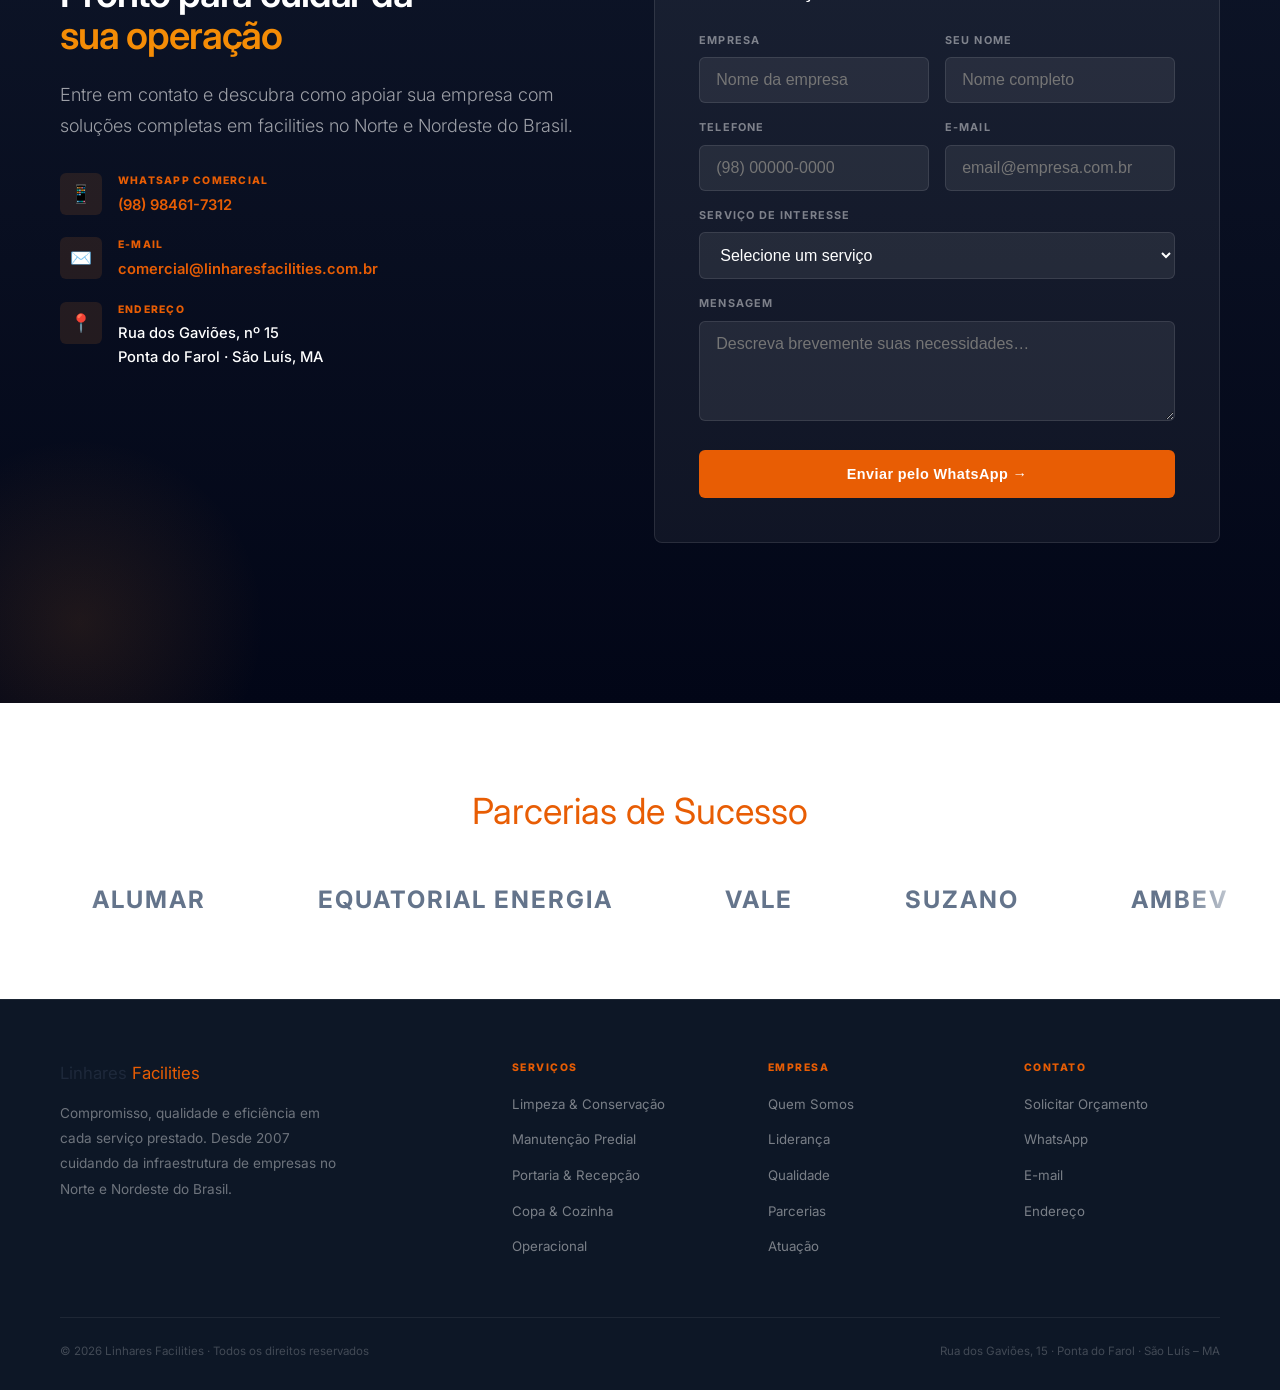
==== commit 63e5fc89: "fix: corrige link da logo no cabeçalho para apontar para a home (index.html)" ====
--- a/index.html
+++ b/index.html
@@ -4,1913 +4,53 @@
 <head>
   <meta charset="UTF-8" />
   <meta name="viewport" content="width=device-width, initial-scale=1.0" />
-  <title>Linhares Facilities – Soluções em Facilities</title>
-  <link
-    href="https://fonts.googleapis.com/css2?family=IBM+Plex+Sans:wght@400;500;600&family=Montserrat:ital,wght@0,500;0,700;1,500;1,700&display=swap"
-    rel="stylesheet" />
-  <style>
-    :root {
-      --navy: #1B2A4A;
-      --navy-light: #243557;
-      --navy-dark: #111D35;
-      --blue: #1B2A4A;
-      --accent: #E8872B;
-      --accent-light: #F5B731;
-      --accent-hover: #F09A3A;
-      --white: #FFFFFF;
-      --off: #F4F6FA;
-      --gray: #6B7B8D;
-      --light-gray: #E0E5ED;
-      --text: #1B2A4A;
-      --pending-bg: #FFF8EC;
-      --pending-border: #E8872B;
-      --pending-text: #7A3E0A;
-    }
-
-    * {
-      margin: 0;
-      padding: 0;
-      box-sizing: border-box;
-    }
-
-    html {
-      scroll-behavior: smooth;
-    }
-
-    body {
-      font-family: 'IBM Plex Sans', sans-serif;
-      color: var(--text);
-      background: #fff;
-      overflow-x: hidden;
-      line-height: 1.5;
-      -webkit-font-smoothing: antialiased;
-    }
-
-    /* Prevent text/container overflow globally */
-    p,
-    h1,
-    h2,
-    h3,
-    h4,
-    h5,
-    h6,
-    span,
-    li,
-    a {
-      overflow-wrap: break-word;
-      word-wrap: break-word;
-      word-break: break-word;
-      max-width: 100%;
-    }
-
-    img {
-      max-width: 100%;
-      height: auto;
-      display: block;
-    }
-
-    .pending-inline {
-      display: inline-block;
-      background: var(--pending-bg);
-      border: 1.5px dashed var(--pending-border);
-      color: var(--pending-text);
-      font-size: 0.7rem;
-      font-weight: 700;
-      padding: 3px 10px;
-      border-radius: 3px;
-      letter-spacing: 0.06em;
-      text-transform: uppercase;
-    }
-
-    .pending-block {
-      background: var(--pending-bg);
-      border: 2px dashed var(--pending-border);
-      border-radius: 3px;
-      padding: 20px 24px;
-      color: var(--pending-text);
-      text-align: center;
-    }
-
-    .pending-block .tag {
-      font-size: 0.65rem;
-      font-weight: 800;
-      letter-spacing: 0.12em;
-      text-transform: uppercase;
-      opacity: 0.6;
-      margin-bottom: 6px;
-      display: block;
-    }
-
-    .pending-block p {
-      font-size: 0.88rem;
-      font-weight: 500;
-      line-height: 1.6;
-    }
-
-    /* NAV — mobile-first */
-    #nav {
-      position: fixed;
-      top: 0;
-      left: 0;
-      right: 0;
-      z-index: 999;
-      display: flex;
-      align-items: center;
-      justify-content: space-between;
-      flex-wrap: wrap;
-      padding: 0 20px;
-      height: 92px;
-      background: #ffffff;
-      border-bottom: 1px solid var(--light-gray);
-      box-shadow: 0 2px 12px rgba(27, 42, 74, 0.07);
-      transition: all 0.3s ease;
-    }
-
-    #nav.nav-scrolled {
-      background: #ffffff !important;
-      backdrop-filter: none;
-      -webkit-backdrop-filter: none;
-      height: 76px;
-      box-shadow: 0 4px 20px rgba(27, 42, 74, 0.1);
-      border-bottom: 1px solid rgba(255, 255, 255, 0.15);
-    }
-
-    #nav.nav-opaque {
-      background: #ffffff !important;
-      backdrop-filter: none;
-      -webkit-backdrop-filter: none;
-    }
-
-    #nav.nav-hidden {
-      transform: translateY(-100%);
-    }
-
-    .nav-logo {
-      height: 68px;
-      width: auto;
-      display: block;
-      mix-blend-mode: multiply;
-      transition: all 0.3s ease;
-    }
-
-    #nav.nav-scrolled .nav-logo {
-      height: 54px;
-    }
-
-    .nav-brand {
-      display: flex;
-      align-items: center;
-    }
-
-    /* Hamburger */
-    .hamburger {
-      display: flex;
-      flex-direction: column;
-      gap: 5px;
-      background: none;
-      border: none;
-      cursor: pointer;
-      padding: 8px;
-      z-index: 1001;
-    }
-
-    .hamburger span {
-      width: 24px;
-      height: 2.5px;
-      background: var(--navy);
-      border-radius: 2px;
-      transition: all 0.3s;
-    }
-
-    #nav.nav-open .hamburger span:nth-child(1) {
-      transform: rotate(45deg) translate(5px, 5px);
-    }
-
-    #nav.nav-open .hamburger span:nth-child(2) {
-      opacity: 0;
-    }
-
-    #nav.nav-open .hamburger span:nth-child(3) {
-      transform: rotate(-45deg) translate(6px, -6px);
-    }
-
-    nav ul {
-      list-style: none;
-      display: none;
-      flex-direction: column;
-      width: 100%;
-      background: #fff;
-      padding: 20px 0;
-      gap: 0;
-      border-top: 1px solid var(--light-gray);
-    }
-
-    #nav.nav-open ul {
-      display: flex;
-    }
-
-    nav ul li {
-      width: 100%;
-    }
-
-    nav ul a {
-      text-decoration: none;
-      font-size: 1.05rem;
-      font-weight: 600;
-      color: var(--navy);
-      letter-spacing: 0.02em;
-      transition: color 0.2s, background 0.2s;
-      display: block;
-      padding: 14px 20px;
-    }
-
-    nav ul a:hover {
-      color: var(--accent);
-      background: var(--off);
-    }
-
-    .nav-btn {
-      background: var(--accent) !important;
-      color: #fff !important;
-      padding: 12px 22px !important;
-      border-radius: 6px;
-      font-weight: 700 !important;
-      text-align: center;
-      margin: 10px 20px 0;
-    }
-
-    .nav-btn:hover {
-      background: var(--accent-hover) !important;
-    }
-
-    /* HERO — mobile-first */
-    #hero {
-      position: relative;
-      min-height: 100vh;
-      display: flex;
-      align-items: center;
-      padding-top: 80px;
-      overflow: hidden;
-    }
-
-    .hero-bg {
-      position: absolute;
-      inset: 0;
-      background: linear-gradient(160deg, #111D35 0%, #1B2A4A 50%, #243557 100%);
-    }
-
-    .hero-bg::before {
-      content: '';
-      position: absolute;
-      top: -120px;
-      right: -80px;
-      width: 400px;
-      height: 400px;
-      border-radius: 50%;
-      background: radial-gradient(circle, rgba(232, 135, 43, 0.2) 0%, transparent 65%);
-    }
-
-    .hero-grid {
-      position: absolute;
-      inset: 0;
-      background-image:
-        linear-gradient(rgba(255, 255, 255, 0.03) 1px, transparent 1px),
-        linear-gradient(90deg, rgba(255, 255, 255, 0.03) 1px, transparent 1px);
-      background-size: 80px 80px;
-    }
-
-    .hero-content {
-      position: relative;
-      z-index: 2;
-      width: 100%;
-      padding: 40px 20px 60px;
-      display: flex;
-      flex-direction: column;
-      align-items: flex-start;
-      gap: 40px;
-    }
-
-    .hero-left {
-      max-width: 100%;
-    }
-
-    .hero-eyebrow {
-      display: inline-flex;
-      align-items: center;
-      gap: 10px;
-      background: rgba(232, 135, 43, 0.15);
-      border: 1px solid rgba(232, 135, 43, 0.4);
-      color: var(--accent-light);
-      font-size: 0.68rem;
-      font-weight: 700;
-      letter-spacing: 0.14em;
-      text-transform: uppercase;
-      padding: 8px 14px;
-      border-radius: 6px;
-      margin-bottom: 24px;
-    }
-
-    .hero-eyebrow::before {
-      content: '';
-      width: 6px;
-      height: 6px;
-      background: var(--accent);
-      border-radius: 50%;
-    }
-
-    .hero-h1 {
-      font-family: 'Montserrat', sans-serif;
-      font-size: 2rem;
-      font-weight: 700;
-      color: #fff;
-      line-height: 1.15;
-      margin-bottom: 20px;
-      letter-spacing: -0.02em;
-    }
-
-    .hero-h1 em {
-      font-style: italic;
-      color: var(--accent-light);
-    }
-
-    .hero-sub {
-      font-size: 0.95rem;
-      color: rgba(255, 255, 255, 0.65);
-      line-height: 1.8;
-      max-width: 500px;
-      margin-bottom: 32px;
-    }
-
-    .hero-actions {
-      display: flex;
-      gap: 12px;
-      flex-wrap: wrap;
-    }
-
-    .btn-main {
-      background: var(--accent);
-      color: #fff;
-      font-weight: 700;
-      font-size: 0.88rem;
-      padding: 14px 28px;
-      border-radius: 6px;
-      text-decoration: none;
-      letter-spacing: 0.02em;
-      transition: all 0.2s;
-      display: inline-flex;
-      align-items: center;
-      gap: 10px;
-    }
-
-    .btn-main:hover {
-      background: var(--accent-hover);
-      transform: translateY(-2px);
-      box-shadow: 0 10px 28px rgba(232, 135, 43, 0.4);
-    }
-
-    .btn-ghost {
-      color: rgba(255, 255, 255, 0.8);
-      font-weight: 600;
-      font-size: 0.88rem;
-      padding: 14px 24px;
-      border-radius: 6px;
-      border: 1.5px solid rgba(255, 255, 255, 0.2);
-      text-decoration: none;
-      transition: all 0.2s;
-    }
-
-    .btn-ghost:hover {
-      border-color: rgba(255, 255, 255, 0.55);
-      color: #fff;
-    }
-
-    .scroll-hint {
-      display: none;
-    }
-
-    /* STATS — mobile-first */
-    #stats {
-      background: var(--accent);
-      padding: 0 20px;
-    }
-
-    .stats-inner {
-      display: flex;
-      flex-wrap: wrap;
-    }
-
-    .stat {
-      flex: 0 0 50%;
-      padding: 20px 16px;
-      border-right: 1px solid rgba(255, 255, 255, 0.2);
-      border-bottom: 1px solid rgba(255, 255, 255, 0.15);
-    }
-
-    .stat:nth-child(2n) {
-      border-right: none;
-    }
-
-    .stat:nth-last-child(-n+2) {
-      border-bottom: none;
-    }
-
-    .stat-num {
-      font-family: 'Montserrat', sans-serif;
-      font-size: 1.8rem;
-      font-weight: 700;
-      color: #fff;
-      line-height: 1.1;
-      margin-bottom: 4px;
-    }
-
-    .stat-label {
-      font-size: 0.7rem;
-      font-weight: 600;
-      color: rgba(255, 255, 255, 0.75);
-      letter-spacing: 0.08em;
-      text-transform: uppercase;
-    }
-
-    /* SHARED */
-    .section-eyebrow {
-      font-size: 0.72rem;
-      font-weight: 800;
-      letter-spacing: 0.18em;
-      text-transform: uppercase;
-      color: var(--accent);
-      margin-bottom: 14px;
-    }
-
-    .section-h2 {
-      font-family: 'Montserrat', sans-serif;
-      font-size: 1.7rem;
-      font-weight: 700;
-      color: var(--navy);
-      line-height: 1.2;
-      margin-bottom: 20px;
-      letter-spacing: -0.02em;
-    }
-
-    .section-h2 em {
-      font-style: italic;
-      color: var(--accent);
-    }
-
-    .section-lead {
-      font-size: 0.95rem;
-      color: var(--gray);
-      line-height: 1.85;
-      max-width: 560px;
-    }
-
-    /* SOBRE — mobile-first */
-    #sobre {
-      padding: 60px 20px;
-      background: var(--off);
-    }
-
-    .sobre-layout {
-      display: grid;
-      grid-template-columns: 1fr;
-      gap: 40px;
-      align-items: start;
-    }
-
-    .sobre-text {
-      margin-top: 24px;
-    }
-
-    .sobre-text p {
-      font-size: 0.93rem;
-      color: #3A4D5E;
-      line-height: 1.9;
-      margin-bottom: 20px;
-    }
-
-    .mvv-stack {
-      display: flex;
-      flex-direction: column;
-      gap: 16px;
-    }
-
-    .mvv-card {
-      background: #fff;
-      border-radius: 6px;
-      padding: 22px 20px;
-      border-left: 4px solid var(--accent);
-      box-shadow: 0 2px 16px rgba(40, 40, 40, 0.06);
-    }
-
-    .mvv-card h4 {
-      font-size: 0.68rem;
-      font-weight: 800;
-      letter-spacing: 0.16em;
-      text-transform: uppercase;
-      color: var(--accent);
-      margin-bottom: 10px;
-    }
-
-    .mvv-card p {
-      font-size: 0.9rem;
-      color: #3A4D5E;
-      line-height: 1.75;
-    }
-
-    .mvv-valores span {
-      display: inline-block;
-      background: var(--off);
-      color: var(--navy);
-      font-size: 0.78rem;
-      font-weight: 600;
-      padding: 5px 12px;
-      border-radius: 3px;
-      margin: 4px 3px;
-    }
-
-    /* FUNDADORES — mobile-first */
-    #fundadores {
-      padding: 60px 20px;
-      background: linear-gradient(180deg, var(--navy-dark) 0%, var(--navy) 100%);
-    }
-
-    .fundadores-header {
-      margin-bottom: 40px;
-    }
-
-    .fundadores-grid {
-      display: grid;
-      grid-template-columns: 1fr;
-      gap: 24px;
-      align-items: stretch;
-    }
-
-    .fundador-card {
-      background: rgba(255, 255, 255, 0.04);
-      border: 1px solid rgba(255, 255, 255, 0.09);
-      border-radius: 8px;
-      overflow: hidden;
-      transition: border-color 0.25s, transform 0.25s;
-      display: flex;
-      flex-direction: column;
-      min-height: auto;
-    }
-
-    .fundador-card:hover {
-      border-color: rgba(232, 135, 43, 0.45);
-      transform: translateY(-4px);
-    }
-
-    .carousel-wrapper {
-      position: relative;
-      width: 100%;
-      height: 350px;
-      overflow: hidden;
-      background: #111318;
-      border-bottom: 1.5px dashed rgba(232, 135, 43, 0.4);
-    }
-
-    .carousel-track {
-      display: flex;
-      height: 100%;
-      transition: transform 0.5s cubic-bezier(0.4, 0, 0.2, 1);
-      will-change: transform;
-    }
-
-    .carousel-slide {
-      min-width: 100%;
-      height: 100%;
-      position: relative;
-    }
-
-    .carousel-slide img {
-      width: 100%;
-      height: 100%;
-      object-fit: contain;
-      object-position: center;
-      display: block;
-      background: #111318;
-    }
-
-    .carousel-btn {
-      position: absolute;
-      top: 50%;
-      transform: translateY(-50%);
-      z-index: 10;
-      width: 34px;
-      height: 34px;
-      border-radius: 50%;
-      border: 2px solid rgba(255, 255, 255, 0.25);
-      background: rgba(0, 0, 0, 0.5);
-      backdrop-filter: blur(6px);
-      color: #fff;
-      font-size: 0.9rem;
-      cursor: pointer;
-      display: flex;
-      align-items: center;
-      justify-content: center;
-      transition: background 0.3s, border-color 0.3s, transform 0.3s;
-    }
-
-    .carousel-btn:hover {
-      background: var(--accent);
-      border-color: var(--accent);
-      transform: translateY(-50%) scale(1.1);
-    }
-
-    .carousel-btn.prev {
-      left: 8px;
-    }
-
-    .carousel-btn.next {
-      right: 8px;
-    }
-
-    .carousel-dots {
-      display: flex;
-      justify-content: center;
-      gap: 8px;
-      padding: 12px 0;
-      position: absolute;
-      bottom: 8px;
-      left: 50%;
-      transform: translateX(-50%);
-      z-index: 10;
-    }
-
-    .carousel-dot {
-      width: 8px;
-      height: 8px;
-      border-radius: 50%;
-      background: rgba(255, 255, 255, 0.3);
-      border: none;
-      cursor: pointer;
-      transition: background 0.3s, transform 0.3s;
-    }
-
-    .carousel-dot.active {
-      background: var(--accent);
-      transform: scale(1.3);
-    }
-
-    .fundador-body {
-      padding: 24px 20px;
-      height: auto;
-      display: flex;
-      flex-direction: column;
-      justify-content: flex-start;
-    }
-
-    .fundador-name {
-      font-family: 'Montserrat', sans-serif;
-      font-size: 1.2rem;
-      font-weight: 700;
-      color: #fff;
-      margin-bottom: 4px;
-    }
-
-    .fundador-role {
-      font-size: 0.72rem;
-      font-weight: 700;
-      letter-spacing: 0.12em;
-      text-transform: uppercase;
-      color: var(--accent);
-      margin-bottom: 14px;
-    }
-
-    /* SERVIÇOS — mobile-first */
-    #servicos {
-      padding: 60px 20px;
-      background: #fff;
-    }
-
-    .servicos-header {
-      display: flex;
-      flex-direction: column;
-      margin-bottom: 40px;
-      gap: 16px;
-    }
-
-    .servicos-grid {
-      display: grid;
-      grid-template-columns: 1fr;
-      gap: 2px;
-      background: var(--light-gray);
-      border-radius: 6px;
-      overflow: hidden;
-    }
-
-    .serv-card {
-      background: #fff;
-      padding: 36px 30px;
-      transition: background 0.25s;
-    }
-
-    .serv-card:hover {
-      background: var(--off);
-    }
-
-    .serv-icon {
-      width: 52px;
-      height: 52px;
-      background: rgba(240, 135, 2, 0.1);
-      border-radius: 3px;
-      display: flex;
-      align-items: center;
-      justify-content: center;
-      font-size: 1.5rem;
-      margin-bottom: 20px;
-    }
-
-    .serv-card h3 {
-      font-size: 0.95rem;
-      font-weight: 700;
-      color: var(--navy);
-      margin-bottom: 14px;
-    }
-
-    .serv-card ul {
-      list-style: none;
-    }
-
-    .serv-card ul li {
-      font-size: 0.8rem;
-      color: var(--gray);
-      padding: 5px 0;
-      line-height: 1.5;
-      border-bottom: 1px solid rgba(40, 40, 40, 0.06);
-    }
-
-    .serv-card ul li:last-child {
-      border-bottom: none;
-    }
-
-    /* QUALIDADE — mobile-first */
-    #qualidade {
-      padding: 60px 20px;
-      background: linear-gradient(180deg, var(--navy) 0%, var(--navy-dark) 100%);
-      position: relative;
-      overflow: hidden;
-    }
-
-    #qualidade::before {
-      content: '';
-      position: absolute;
-      top: -200px;
-      right: -200px;
-      width: 400px;
-      height: 400px;
-      border-radius: 50%;
-      background: radial-gradient(circle, rgba(245, 183, 49, 0.1) 0%, transparent 65%);
-      pointer-events: none;
-    }
-
-    .qualidade-grid {
-      display: grid;
-      grid-template-columns: 1fr;
-      gap: 40px;
-      align-items: start;
-      margin-top: 40px;
-    }
-
-    .qualidade-text p {
-      font-size: 0.93rem;
-      color: rgba(255, 255, 255, 0.7);
-      line-height: 1.9;
-      margin-bottom: 18px;
-    }
-
-    .politica-items {
-      display: flex;
-      flex-direction: column;
-      gap: 16px;
-      margin-top: 10px;
-    }
-
-    .politica-item {
-      display: flex;
-      gap: 16px;
-      align-items: flex-start;
-    }
-
-    .politica-num {
-      flex-shrink: 0;
-      width: 32px;
-      height: 32px;
-      background: var(--accent);
-      border-radius: 50%;
-      display: flex;
-      align-items: center;
-      justify-content: center;
-      font-size: 0.72rem;
-      font-weight: 800;
-      color: #fff;
-    }
-
-    .politica-item p {
-      font-size: 0.88rem !important;
-      margin: 0 !important;
-      padding-top: 6px;
-      color: rgba(255, 255, 255, 0.7) !important;
-    }
-
-    .qualidade-right {
-      display: flex;
-      flex-direction: column;
-      gap: 20px;
-    }
-
-    .cert-card {
-      background: rgba(255, 255, 255, 0.05);
-      border: 1px solid rgba(255, 255, 255, 0.1);
-      border-radius: 6px;
-      padding: 24px 20px;
-    }
-
-    .cert-card h4 {
-      font-family: 'Montserrat', sans-serif;
-      font-size: 1rem;
-      color: #fff;
-      margin-bottom: 12px;
-    }
-
-    .cert-card p {
-      font-size: 0.88rem;
-      color: rgba(255, 255, 255, 0.6);
-      line-height: 1.75;
-    }
-
-    /* ATUAÇÃO — mobile-first */
-    #atuacao {
-      padding: 60px 20px;
-      background: var(--accent);
-    }
-
-    .atuacao-inner {
-      display: grid;
-      grid-template-columns: 1fr;
-      gap: 40px;
-      align-items: center;
-    }
-
-    .atuacao-left {
-      text-align: center;
-    }
-
-    .atuacao-left .section-h2 {
-      color: #fff;
-    }
-
-    .atuacao-left .section-eyebrow {
-      color: rgba(255, 255, 255, 0.7);
-    }
-
-    .atuacao-left .section-lead {
-      color: rgba(255, 255, 255, 0.75);
-      margin-bottom: 0;
-    }
-
-    .estados-list {
-      margin-top: 32px;
-      display: flex;
-      flex-wrap: wrap;
-      justify-content: center;
-      gap: 12px;
-    }
-
-    .estado {
-      background: rgba(255, 255, 255, 0.12);
-      border-radius: 50px;
-      padding: 10px 20px;
-      display: flex;
-      align-items: center;
-      gap: 10px;
-      font-size: 0.9rem;
-      transition: background 0.2s;
-    }
-
-    .estado:hover {
-      background: rgba(255, 255, 255, 0.2);
-    }
-
-    .estado-dot {
-      width: 8px;
-      height: 8px;
-      background: #fff;
-      border-radius: 50%;
-      flex-shrink: 0;
-    }
-
-    .estado-nome {
-      font-size: 0.88rem;
-      font-weight: 700;
-      color: #fff;
-    }
-
-    .atuacao-right {
-      display: flex;
-      flex-direction: column;
-      gap: 24px;
-      align-items: center;
-    }
-
-    .atuacao-stat {
-      background: rgba(0, 0, 0, 0.15);
-      border-radius: 6px;
-      padding: 24px 20px;
-      text-align: center;
-    }
-
-    .atuacao-stat .num {
-      font-family: 'Montserrat', sans-serif;
-      font-size: 1.8rem;
-      font-weight: 700;
-      color: #fff;
-      line-height: 1.1;
-    }
-
-    .atuacao-stat .lbl {
-      font-size: 0.7rem;
-      font-weight: 700;
-      text-transform: uppercase;
-      letter-spacing: 0.09em;
-      color: rgba(255, 255, 255, 0.65);
-      margin-top: 6px;
-    }
-
-    /* DEPOIMENTOS — mobile-first */
-    #depoimentos {
-      padding: 60px 20px;
-      background: var(--off);
-    }
-
-    .depoimentos-header {
-      margin-bottom: 40px;
-    }
-
-    .depoimentos-grid {
-      display: grid;
-      grid-template-columns: 1fr;
-      gap: 20px;
-    }
-
-    .dep-card {
-      background: #fff;
-      border-radius: 6px;
-      padding: 28px 24px;
-      box-shadow: 0 2px 20px rgba(40, 40, 40, 0.06);
-    }
-
-    .dep-card.is-pending {
-      background: var(--pending-bg);
-      border: 2px dashed var(--pending-border);
-      box-shadow: none;
-    }
-
-    .dep-quote {
-      font-family: 'Montserrat', sans-serif;
-      font-size: 3rem;
-      line-height: 1;
-      color: var(--accent);
-      opacity: 0.5;
-      margin-bottom: 8px;
-    }
-
-    .dep-author {
-      font-weight: 700;
-      font-size: 0.88rem;
-      color: var(--navy);
-    }
-
-    .dep-company {
-      font-size: 0.78rem;
-      color: var(--gray);
-    }
-
-    /* CLIENTES — mobile-first */
-    #clientes {
-      padding: 60px 20px;
-      background: #fff;
-      border-top: 1px solid var(--light-gray);
-    }
-
-    .clientes-inner {
-      text-align: center;
-    }
-
-    .clientes-inner .section-eyebrow {
-      margin-bottom: 32px;
-    }
-
-    .clientes-logos {
-      display: flex;
-      flex-wrap: wrap;
-      justify-content: center;
-      align-items: center;
-      gap: 16px;
-    }
-
-    .logo-slot {
-      width: 120px;
-      height: 50px;
-      background: var(--off);
-      border-radius: 6px;
-      border: 1.5px dashed rgba(232, 135, 43, 0.35);
-      display: flex;
-      align-items: center;
-      justify-content: center;
-      font-size: 0.55rem;
-      font-weight: 700;
-      text-transform: uppercase;
-      letter-spacing: 0.1em;
-      color: var(--pending-text);
-      opacity: 0.7;
-    }
-
-    /* CONTATO — mobile-first */
-    #contato {
-      padding: 60px 20px;
-      background: linear-gradient(180deg, var(--navy) 0%, var(--navy-dark) 100%);
-      position: relative;
-      overflow: hidden;
-    }
-
-    #contato::after {
-      content: '';
-      position: absolute;
-      bottom: -120px;
-      left: -120px;
-      width: 400px;
-      height: 400px;
-      border-radius: 50%;
-      background: radial-gradient(circle, rgba(232, 135, 43, 0.12) 0%, transparent 65%);
-    }
-
-    .contato-grid {
-      display: grid;
-      grid-template-columns: 1fr;
-      gap: 40px;
-      align-items: start;
-      position: relative;
-      z-index: 1;
-    }
-
-    .contato-left .section-h2 {
-      color: #fff;
-    }
-
-    .contato-left .section-eyebrow {
-      color: var(--accent-light);
-    }
-
-    .contato-left .section-lead {
-      color: rgba(255, 255, 255, 0.6);
-      margin-bottom: 32px;
-    }
-
-    .contact-items {
-      display: flex;
-      flex-direction: column;
-      gap: 20px;
-    }
-
-    .contact-item {
-      display: flex;
-      gap: 16px;
-      align-items: flex-start;
-    }
-
-    .contact-icon {
-      width: 42px;
-      height: 42px;
-      flex-shrink: 0;
-      background: rgba(232, 135, 43, 0.12);
-      border-radius: 6px;
-      display: flex;
-      align-items: center;
-      justify-content: center;
-      font-size: 1.1rem;
-    }
-
-    .contact-label {
-      font-size: 0.65rem;
-      font-weight: 800;
-      text-transform: uppercase;
-      letter-spacing: 0.12em;
-      color: var(--accent);
-      margin-bottom: 4px;
-    }
-
-    .contact-value {
-      font-size: 0.92rem;
-      color: #fff;
-      font-weight: 500;
-    }
-
-    .form-panel {
-      background: rgba(255, 255, 255, 0.05);
-      border: 1px solid rgba(255, 255, 255, 0.1);
-      border-radius: 8px;
-      padding: 28px 20px;
-    }
-
-    .form-panel h3 {
-      font-family: 'Montserrat', sans-serif;
-      font-size: 1.2rem;
-      color: #fff;
-      margin-bottom: 24px;
-    }
-
-    .f-group {
-      margin-bottom: 16px;
-    }
-
-    .f-group label {
-      display: block;
-      font-size: 0.68rem;
-      font-weight: 700;
-      text-transform: uppercase;
-      letter-spacing: 0.1em;
-      color: rgba(255, 255, 255, 0.45);
-      margin-bottom: 8px;
-    }
-
-    .f-group input,
-    .f-group select,
-    .f-group textarea {
-      width: 100%;
-      background: rgba(255, 255, 255, 0.07);
-      border: 1.5px solid rgba(255, 255, 255, 0.1);
-      border-radius: 6px;
-      padding: 13px 16px;
-      color: #fff;
-      font-size: 16px;
-      /* Prevents iOS zoom */
-      font-family: 'IBM Plex Sans', sans-serif;
-      outline: none;
-      transition: border-color 0.2s;
-    }
-
-    .f-group select option {
-      background: var(--navy);
-    }
-
-    .f-group input:focus,
-    .f-group select:focus,
-    .f-group textarea:focus {
-      border-color: var(--accent);
-    }
-
-    .f-group textarea {
-      height: 100px;
-      resize: vertical;
-    }
-
-    .f-row {
-      display: grid;
-      grid-template-columns: 1fr;
-      gap: 0;
-    }
-
-    .btn-send {
-      width: 100%;
-      background: var(--accent);
-      color: #fff;
-      font-weight: 700;
-      font-size: 0.9rem;
-      padding: 16px;
-      border-radius: 6px;
-      border: none;
-      cursor: pointer;
-      font-family: 'IBM Plex Sans', sans-serif;
-      letter-spacing: 0.03em;
-      transition: all 0.2s;
-      margin-top: 6px;
-    }
-
-    .btn-send:hover {
-      background: var(--accent-hover);
-      transform: translateY(-2px);
-    }
-
-    /* FOOTER — mobile-first */
-    footer {
-      background: #0D1726;
-      padding: 48px 20px 24px;
-      border-top: 1px solid rgba(255, 255, 255, 0.06);
-    }
-
-    .footer-top {
-      display: grid;
-      grid-template-columns: 1fr;
-      gap: 32px;
-      padding-bottom: 32px;
-      border-bottom: 1px solid rgba(255, 255, 255, 0.07);
-    }
-
-    .footer-brand-text {
-      font-size: 0.85rem;
-      color: rgba(255, 255, 255, 0.4);
-      line-height: 1.85;
-      margin-top: 14px;
-      max-width: 280px;
-    }
-
-    .footer-col h5 {
-      font-size: 0.65rem;
-      font-weight: 800;
-      text-transform: uppercase;
-      letter-spacing: 0.14em;
-      color: var(--accent);
-      margin-bottom: 14px;
-    }
-
-    .footer-col ul {
-      list-style: none;
-    }
-
-    .footer-col ul li {
-      margin-bottom: 10px;
-    }
-
-    .footer-col ul li a {
-      text-decoration: none;
-      font-size: 0.83rem;
-      color: rgba(255, 255, 255, 0.45);
-      transition: color 0.2s;
-    }
-
-    .footer-col ul li a:hover {
-      color: rgba(255, 255, 255, 0.8);
-    }
-
-    .footer-bottom {
-      padding-top: 24px;
-      display: flex;
-      flex-direction: column;
-      align-items: center;
-      text-align: center;
-      font-size: 0.72rem;
-      color: rgba(255, 255, 255, 0.22);
-      gap: 8px;
-    }
-
-    /* ===== DESKTOP BREAKPOINTS (min-width) ===== */
-
-    @media (min-width: 768px) {
-      #nav {
-        padding: 0 40px;
-        height: 102px;
-      }
-
-      #nav.nav-scrolled {
-        height: 86px;
-      }
-
-      .nav-logo {
-        height: 76px;
-      }
-
-      #nav.nav-scrolled .nav-logo {
-        height: 62px;
-      }
-
-      #video-institucional {
-        padding-top: 162px;
-      }
-
-      .hero-content {
-        padding: 50px 40px 80px;
-      }
-
-      .hero-h1 {
-        font-size: 2.8rem;
-      }
-
-      #stats {
-        padding: 0 40px;
-      }
-
-      .stat {
-        padding: 28px 24px;
-      }
-
-      .stat-num {
-        font-size: 2rem;
-      }
-
-      #sobre,
-      #servicos,
-      #depoimentos,
-      #clientes {
-        padding: 80px 40px;
-      }
-
-      #fundadores,
-      #qualidade,
-      #contato,
-      #atuacao {
-        padding: 80px 40px;
-      }
-
-      .servicos-grid {
-        grid-template-columns: repeat(2, 1fr);
-      }
-
-      .estados-list {
-        grid-template-columns: 1fr 1fr;
-      }
-
-      .f-row {
-        grid-template-columns: 1fr 1fr;
-        gap: 16px;
-      }
-
-      .form-panel {
-        padding: 36px 32px;
-      }
-
-      footer {
-        padding: 48px 40px 24px;
-      }
-
-      .footer-top {
-        grid-template-columns: 1fr 1fr;
-        gap: 40px;
-      }
-
-      .footer-bottom {
-        flex-direction: row;
-        justify-content: space-between;
-        text-align: left;
-      }
-    }
-
-    .map-container {
-      width: 100%;
-      display: flex;
-      justify-content: center;
-      max-width: 100%;
-      margin: 0 auto;
-      position: relative;
-      transition: transform 0.5s cubic-bezier(0.4, 0, 0.2, 1);
-    }
-
-    .map-img {
-      width: 100%;
-      height: auto;
-      display: block;
-      border-radius: 16px;
-      box-shadow: 0 15px 35px -10px rgba(0, 0, 0, 0.2);
-      filter: saturate(1.05);
-      transition: all 0.5s ease;
-    }
-
-    @media (hover: hover) {
-      .map-container:hover {
-        transform: translateY(-10px) scale(1.01);
-      }
-
-      .map-container:hover .map-img {
-        box-shadow: 0 30px 60px -12px rgba(240, 135, 2, 0.25);
-      }
-    }
-
-    /* Map Styling Cleaned Up */
-
-    @media (min-width: 1024px) {
-      #nav {
-        padding: 0 60px;
-        height: 114px;
-      }
-
-      #nav.nav-scrolled {
-        height: 94px;
-      }
-
-      .nav-logo {
-        height: 84px;
-      }
-
-      #nav.nav-scrolled .nav-logo {
-        height: 70px;
-      }
-
-      #video-institucional {
-        padding-top: 184px;
-      }
-
-      .hamburger {
-        display: none;
-      }
-
-      nav ul {
-        display: flex;
-        flex-direction: row;
-        align-items: center;
-        width: auto;
-        padding: 0;
-        gap: 36px;
-        border-top: none;
-        background: transparent;
-      }
-
-      nav ul li {
-        width: auto;
-      }
-
-      nav ul a {
-        font-size: 0.98rem;
-        color: var(--navy);
-        padding: 0;
-        font-weight: 600;
-      }
-
-      nav ul a:hover {
-        background: none;
-        color: var(--accent);
-      }
-
-      .nav-btn {
-        padding: 10px 22px !important;
-        margin: 0;
-      }
-
-      .hero-content {
-        padding: 60px;
-        flex-direction: row;
-        align-items: center;
-        justify-content: space-between;
-        gap: 60px;
-      }
-
-      .hero-left {
-        max-width: 680px;
-      }
-
-      .hero-h1 {
-        font-size: clamp(2.8rem, 5vw, 4.2rem);
-      }
-
-      .hero-sub {
-        font-size: 1.05rem;
-        margin-bottom: 44px;
-      }
-
-      .scroll-hint {
-        display: inline-flex;
-        align-items: center;
-        gap: 10px;
-        color: rgba(255, 255, 255, 0.35);
-        font-size: 0.72rem;
-        font-weight: 600;
-        letter-spacing: 0.12em;
-        text-transform: uppercase;
-        writing-mode: vertical-rl;
-        transform: rotate(180deg);
-      }
-
-      .scroll-hint::before {
-        content: '';
-        width: 1px;
-        height: 60px;
-        background: linear-gradient(to bottom, transparent, rgba(255, 255, 255, 0.3));
-      }
-
-      #stats {
-        padding: 0 60px;
-      }
-
-      .stat {
-        flex: 1;
-        padding: 36px 40px;
-        border-bottom: none;
-      }
-
-      .stat:nth-child(2n) {
-        border-right: 1px solid rgba(255, 255, 255, 0.2);
-      }
-
-      .stat:last-child {
-        border-right: none;
-      }
-
-      .stat-num {
-        font-size: clamp(2rem, 4vw, 2.6rem);
-      }
-
-      #sobre,
-      #servicos,
-      #depoimentos,
-      #clientes {
-        padding: 120px 60px;
-      }
-
-      #fundadores,
-      #qualidade,
-      #contato,
-      #atuacao {
-        padding: 120px 60px;
-      }
-
-      .sobre-layout {
-        grid-template-columns: 1fr 1fr;
-        gap: 80px;
-      }
-
-      .section-h2 {
-        font-size: clamp(1.9rem, 3vw, 2.7rem);
-      }
-
-      .mvv-card {
-        padding: 28px 30px;
-      }
-
-      .fundadores-grid {
-        grid-template-columns: 1fr 1fr;
-        gap: 32px;
-      }
-
-      .fundador-card {
-        min-height: 750px;
-      }
-
-      .carousel-wrapper {
-        height: 70%;
-      }
-
-      .fundador-body {
-        padding: 30px 32px;
-        height: 30%;
-      }
-
-      .fundador-name {
-        font-size: 1.35rem;
-      }
-
-      .carousel-btn {
-        width: 40px;
-        height: 40px;
-        font-size: 1.1rem;
-      }
-
-      .carousel-btn.prev {
-        left: 12px;
-      }
-
-      .carousel-btn.next {
-        right: 12px;
-      }
-
-      .servicos-grid {
-        grid-template-columns: repeat(4, 1fr);
-      }
-
-      .servicos-header {
-        flex-direction: row;
-        justify-content: space-between;
-        align-items: flex-end;
-        gap: 60px;
-        margin-bottom: 64px;
-      }
-
-      .qualidade-grid {
-        grid-template-columns: 1fr 1fr;
-        gap: 60px;
-        margin-top: 64px;
-      }
-
-      .cert-card {
-        padding: 30px;
-      }
-
-      .atuacao-inner {
-        grid-template-columns: 1fr 1fr;
-        gap: 80px;
-      }
-
-      .atuacao-left {
-        text-align: left;
-      }
-
-      .atuacao-stat .num {
-        font-size: clamp(2rem, 5vw, 2.4rem);
-      }
-
-      .depoimentos-grid {
-        grid-template-columns: repeat(3, 1fr);
-      }
-
-      .contato-grid {
-        grid-template-columns: 1fr 1.1fr;
-        gap: 80px;
-      }
-
-      .form-panel {
-        padding: 44px;
-      }
-
-      footer {
-        padding: 60px 60px 30px;
-      }
-
-      .footer-top {
-        grid-template-columns: 2fr 1fr 1fr 1fr;
-        gap: 60px;
-        padding-bottom: 48px;
-      }
-    }
-
-    /* ===== VIDEO INSTITUCIONAL SECTION ===== */
-    #video-institucional {
-      padding: 142px 20px 60px;
-      background: linear-gradient(135deg, var(--navy-dark) 0%, #15223c 100%);
-      position: relative;
-      overflow: hidden;
-    }
-
-    #video-institucional::before {
-      content: '';
-      position: absolute;
-      top: -150px;
-      left: -150px;
-      width: 400px;
-      height: 400px;
-      border-radius: 50%;
-      background: radial-gradient(circle, rgba(232, 135, 43, 0.08) 0%, transparent 65%);
-      pointer-events: none;
-    }
-
-    .video-container-centered {
-      display: flex;
-      flex-direction: column;
-      align-items: center;
-      max-width: 1000px;
-      margin: 0 auto;
-      position: relative;
-      z-index: 2;
-    }
-
-    .video-header {
-      width: 100%;
-      text-align: center;
-    }
-
-    .player-column-centered {
-      width: 100%;
-      max-width: 960px;
-      display: flex;
-      flex-direction: column;
-      gap: 16px;
-    }
-
-    .video-player-wrapper {
-      position: relative;
-      width: 100%;
-      padding-bottom: 56.25%;
-      /* 16:9 Aspect Ratio */
-      height: 0;
-      border-radius: 12px;
-      overflow: visible;
-      /* to allow glow */
-      background: #000;
-      box-shadow: 0 20px 40px rgba(0, 0, 0, 0.4);
-      border: 1px solid rgba(255, 255, 255, 0.08);
-      transition: box-shadow 0.5s ease;
-    }
-
-    .video-player-wrapper iframe {
-      position: absolute;
-      top: 0;
-      left: 0;
-      width: 100%;
-      height: 100%;
-      border-radius: 12px;
-      border: none;
-      z-index: 1;
-    }
-
-    /* Ambient glow backing */
-    .ambient-glow {
-      position: absolute;
-      top: -10px;
-      left: -10px;
-      right: -10px;
-      bottom: -10px;
-      background: var(--accent);
-      filter: blur(40px);
-      opacity: 0.18;
-      border-radius: 20px;
-      pointer-events: none;
-      z-index: 0;
-      transition: opacity 0.5s ease;
-    }
-
-    /* Custom Cover Overlay */
-    .video-cover {
-      position: absolute;
-      top: 0;
-      left: 0;
-      width: 100%;
-      height: 100%;
-      border-radius: 12px;
-      cursor: pointer;
-      z-index: 10;
-      background-image: url('https://img.youtube.com/vi/zhOPnJrG0Ys/hqdefault.jpg');
-      background-size: cover;
-      background-position: center;
-      display: flex;
-      flex-direction: column;
-      justify-content: center;
-      align-items: center;
-      transition: opacity 0.6s cubic-bezier(0.4, 0, 0.2, 1);
-      overflow: hidden;
-    }
-
-    /* Glowing overlay effect */
-    .video-cover::before {
-      content: '';
-      position: absolute;
-      inset: 0;
-      background: radial-gradient(circle at center, rgba(232, 135, 43, 0.1) 0%, transparent 70%);
-      opacity: 0.8;
-      transition: transform 0.8s ease;
-    }
-
-    .video-cover:hover::before {
-      transform: scale(1.1);
-    }
-
-    .video-cover-overlay {
-      position: absolute;
-      inset: 0;
-      background: linear-gradient(to top, rgba(0, 0, 0, 0.75) 0%, transparent 60%);
-    }
-
-    .custom-play-btn {
-      position: relative;
-      z-index: 2;
-      width: 76px;
-      height: 76px;
-      border-radius: 50%;
-      background: var(--accent);
-      border: none;
-      color: #fff;
-      cursor: pointer;
-      display: flex;
-      align-items: center;
-      justify-content: center;
-      box-shadow: 0 10px 30px rgba(232, 135, 43, 0.4);
-      transition: all 0.3s cubic-bezier(0.4, 0, 0.2, 1);
-    }
-
-    .play-icon {
-      width: 28px;
-      height: 28px;
-      transform: translateX(2px);
-      transition: transform 0.3s ease;
-    }
-
-    .play-btn-glow {
-      position: absolute;
-      width: 100px;
-      height: 100px;
-      border-radius: 50%;
-      background: rgba(232, 135, 43, 0.35);
-      filter: blur(12px);
-      z-index: 1;
-      animation: pulseGlow 2.5s infinite alternate;
-    }
-
-    @keyframes pulseGlow {
-      0% {
-        transform: scale(0.85);
-        opacity: 0.4;
-      }
-
-      100% {
-        transform: scale(1.2);
-        opacity: 0.9;
-      }
-    }
-
-    .video-cover:hover .custom-play-btn {
-      background: var(--accent-light);
-      transform: scale(1.1);
-      box-shadow: 0 15px 40px rgba(232, 135, 43, 0.6);
-    }
-
-    .video-cover:hover .play-icon {
-      transform: scale(1.1) translateX(2px);
-    }
-
-    .video-cover-info {
-      position: absolute;
-      bottom: 24px;
-      left: 24px;
-      right: 24px;
-      z-index: 2;
-      text-align: left;
-      pointer-events: none;
-    }
-
-    .badge-live {
-      display: inline-block;
-      background: var(--accent);
-      color: #fff;
-      font-size: 0.65rem;
-      font-weight: 800;
-      padding: 4px 10px;
-      border-radius: 50px;
-      letter-spacing: 0.1em;
-      margin-bottom: 8px;
-    }
-
-    .video-cover-info h3 {
-      font-family: 'Montserrat', sans-serif;
-      font-size: 1.3rem;
-      color: #fff;
-      margin-bottom: 4px;
-    }
-
-    .video-cover-info p {
-      font-size: 0.85rem;
-      color: rgba(255, 255, 255, 0.7);
-    }
-  </style>
+  <meta name="referrer" content="no-referrer">
+  <title>Linhares Facilities – Gestão e Soluções</title>
+  <link rel="preconnect" href="https://fonts.googleapis.com">
+  <link rel="preconnect" href="https://fonts.gstatic.com" crossorigin>
+  <link href="https://fonts.googleapis.com/css2?family=Inter:wght@300;400;500;600;700&display=swap" rel="stylesheet">
+  <link rel="stylesheet" href="assets/css/styles.css" />
 </head>
 
 <body>
 
   <nav id="nav">
     <div class="nav-brand">
-      <a href="#hero"><img src="images/logo.jpg" alt="Linhares Facilities" class="nav-logo"></a>
+      <a href="index.html"><img src="images/logo.jpg" alt="Linhares Facilities" class="nav-logo"></a>
     </div>
     <button class="hamburger" id="hamburger" aria-label="Menu"
       onclick="document.getElementById('nav').classList.toggle('nav-open')">
       <span></span><span></span><span></span>
     </button>
     <ul id="nav-menu">
-      <li><a href="#sobre" onclick="document.getElementById('nav').classList.remove('nav-open')">Sobre</a></li>
-      <li><a href="#video-institucional"
+      <li><a href="sobre.html" onclick="document.getElementById('nav').classList.remove('nav-open')">Sobre</a></li>
+      <li><a href="servicos.html#video-institucional"
           onclick="document.getElementById('nav').classList.remove('nav-open')">Institucional</a></li>
-      <li><a href="#servicos" onclick="document.getElementById('nav').classList.remove('nav-open')">Serviços</a></li>
-      <li><a href="#qualidade" onclick="document.getElementById('nav').classList.remove('nav-open')">Qualidade</a></li>
-      <li><a href="#atuacao" onclick="document.getElementById('nav').classList.remove('nav-open')">Atuação</a></li>
-      <li><a href="#depoimentos" onclick="document.getElementById('nav').classList.remove('nav-open')">Clientes</a></li>
+      <li><a href="servicos.html" onclick="document.getElementById('nav').classList.remove('nav-open')">Serviços</a></li>
+      <li><a href="sobre.html#qualidade" onclick="document.getElementById('nav').classList.remove('nav-open')">Qualidade</a></li>
+      <li><a href="sobre.html#atuacao" onclick="document.getElementById('nav').classList.remove('nav-open')">Atuação</a></li>
+      <li><a href="index.html#depoimentos" onclick="document.getElementById('nav').classList.remove('nav-open')">Clientes</a></li>
       <li><a
           href="https://wa.me/5598984617312?text=Olá!%20Gostaria%20de%20mais%20informações%20sobre%20os%20serviços%20da%20Linhares%20Facilities."
           target="_blank" class="nav-btn">Fale Conosco</a></li>
     </ul>
   </nav>
-
-  <!-- VÍDEO INSTITUCIONAL -->
-  <section id="video-institucional">
-    <div class="video-container-centered">
-
-      <!-- Cabeçalho do Vídeo -->
-      <div class="video-header">
-        <p class="section-eyebrow" style="color: var(--accent-light); text-align: center;">Apresentação Digital</p>
-        <h2 class="section-h2" style="color: #fff; text-align: center; margin-bottom: 30px;">Conheça a <em
-            style="color: var(--accent-light);">Linhares Facilities</em> em vídeo</h2>
-      </div>
-
-      <!-- Player de Vídeo -->
-      <div class="player-column-centered">
-        <div class="video-player-wrapper" id="videoWrapper">
-          <!-- Ambient Glow (Soft lighting behind the video) -->
-          <div class="ambient-glow" id="ambientGlow"></div>
-
-          <!-- Native YouTube Player -->
-          <iframe 
-            src="https://www.youtube.com/embed/zhOPnJrG0Ys?rel=0&modestbranding=1&playsinline=1" 
-            title="Linhares Facilities em Ação" 
-            allow="accelerometer; autoplay; clipboard-write; encrypted-media; gyroscope; picture-in-picture; web-share" 
-            allowfullscreen>
-          </iframe>
-        </div>
-      </div>
-
-    </div>
-  </section>
-
-  <!-- HERO -->
-  <section id="hero">
+<section id="hero">
     <div class="hero-bg">
       <div class="hero-grid"></div>
     </div>
     <div class="hero-content">
       <div class="hero-left">
         <div class="hero-eyebrow">Desde 2007 · Norte &amp; Nordeste do Brasil</div>
-        <h1 class="hero-h1">Cuidamos da sua<br>estrutura para você<br>focar no <em>essencial</em></h1>
-        <p class="hero-sub">Soluções completas em Facilities — limpeza, manutenção, portaria, jardinagem e muito mais.
-          Mais de 19 anos entregando qualidade e eficiência.</p>
+        <h1 class="hero-h1">Gestão de facilities para<br>potencializar sua <em>operação</em></h1>
+        <p class="hero-sub">Entregamos qualidade, segurança e excelência operacional. Terceirização completa para sua organização manter o foco total no core business, com suporte contínuo e tecnologia aplicada.</p>
         <div class="hero-actions">
-          <a href="#contato" class="btn-main">Solicitar Orçamento <svg width="15" height="15" viewBox="0 0 15 15"
+          <a href="#contato" class="btn-main">Falar com um Especialista <svg width="15" height="15" viewBox="0 0 15 15"
               fill="none">
               <path d="M2.5 7.5h10M9 3.5l4 4-4 4" stroke="currentColor" stroke-width="1.7" stroke-linecap="round"
                 stroke-linejoin="round" />
             </svg></a>
-          <a href="#servicos" class="btn-ghost">Nossos Serviços</a>
+          <a href="servicos.html" class="btn-ghost">Nossos Serviços</a>
         </div>
       </div>
       <div><span class="scroll-hint">Role para explorar</span></div>
@@ -1918,300 +58,77 @@
   </section>
 
   <!-- STATS -->
-  <div id="stats">
-    <div class="stats-inner">
-      <div class="stat">
-        <div class="stat-num">+19</div>
-        <div class="stat-label">Anos de Atuação</div>
-      </div>
-      <div class="stat">
-        <div class="stat-num">+400</div>
-        <div class="stat-label">Colaboradores</div>
-      </div>
-      <div class="stat">
-        <div class="stat-num">6</div>
-        <div class="stat-label">Estados Atendidos</div>
-      </div>
-      <div class="stat">
-        <div class="stat-num">8+</div>
-        <div class="stat-label">Tipos de Serviço</div>
+  <!-- STATS (PADRÃO AERIS) -->
+  <div id="stats-aeris">
+    <div class="stats-aeris-inner">
+      <div class="stats-left">
+        <h2>Gestão inteligente que<br>potencializa resultados</h2>
+      </div>
+      <div class="stats-right">
+        <div class="stat-aeris">
+          <div class="stat-aeris-icon">
+            <svg width="32" height="32" viewBox="0 0 24 24" fill="none" stroke="currentColor" stroke-width="1.5"><path d="M3 21h18M5 21V5a2 2 0 0 1 2-2h10a2 2 0 0 1 2 2v16M9 21v-4a2 2 0 0 1 2-2h2a2 2 0 0 1 2 2v4M9 7h6M9 11h6M9 15h6"/></svg>
+          </div>
+          <div>
+            <div class="stat-aeris-num">+19</div>
+            <div class="stat-aeris-label">Anos de Mercado</div>
+          </div>
+        </div>
+        <div class="stat-aeris">
+          <div class="stat-aeris-icon">
+            <svg width="32" height="32" viewBox="0 0 24 24" fill="none" stroke="currentColor" stroke-width="1.5"><path d="M17 21v-2a4 4 0 0 0-4-4H5a4 4 0 0 0-4 4v2M9 11a4 4 0 1 0 0-8 4 4 0 0 0 0 8zM23 21v-2a4 4 0 0 0-3-3.87M16 3.13a4 4 0 0 1 0 7.75"/></svg>
+          </div>
+          <div>
+            <div class="stat-aeris-num">+400</div>
+            <div class="stat-aeris-label">Profissionais Capacitados</div>
+          </div>
+        </div>
+        <div class="stat-aeris">
+          <div class="stat-aeris-icon">
+            <svg width="32" height="32" viewBox="0 0 24 24" fill="none" stroke="currentColor" stroke-width="1.5"><circle cx="12" cy="12" r="10"/><path d="M2 12h20M12 2a15.3 15.3 0 0 1 4 10 15.3 15.3 0 0 1-4 10 15.3 15.3 0 0 1-4-10 15.3 15.3 0 0 1 4-10z"/></svg>
+          </div>
+          <div>
+            <div class="stat-aeris-num">06</div>
+            <div class="stat-aeris-label">Estados de Atuação</div>
+          </div>
+        </div>
       </div>
     </div>
   </div>
 
-  <!-- SOBRE -->
-  <section id="sobre">
-    <div class="sobre-layout">
-      <div>
-        <p class="section-eyebrow">Quem Somos</p>
-        <h2 class="section-h2">Uma empresa construída<br>sobre <em>confiança</em></h2>
-        <div class="sobre-text">
-          <p>A Linhares Facilities é especializada em manter a infraestrutura e o suporte operacional de outras
-            organizações. Nossos serviços são essenciais para o funcionamento diário de uma empresa — limpeza,
-            manutenção, jardinagem, portaria, recepção, copa, motorista e muito mais.</p>
-          <p>Desde 2007, expandimos do Maranhão para os estados de Alagoas, Pará, Piauí, Tocantins e Goiás, consolidando
-            nossa presença no Norte e Nordeste. São mais de 19 anos movidos pelo compromisso com qualidade, segurança e
-            excelência.</p>
-        </div>
-
-      </div>
-      <div class="mvv-stack">
-        <div class="mvv-card">
-          <h4>Missão</h4>
-          <p>Promover soluções em Facilities, assegurando qualidade, segurança e sustentabilidade, contribuindo para o
-            sucesso dos nossos clientes.</p>
-        </div>
-        <div class="mvv-card">
-          <h4>Visão</h4>
-          <p>Expandir nossas operações, tornando-nos referência em soluções em Facilities com crescimento sustentável e
-            excelência reconhecida nos mercados em que atuamos.</p>
-        </div>
-        <div class="mvv-card mvv-valores">
-          <h4>Valores</h4>
-          <div>
-            <span>Respeito</span><span>Ética</span><span>Segurança</span><span>Valorização</span><span>Comprometimento</span><span>Inovação</span><span>Criatividade</span>
-          </div>
-        </div>
+  <!-- VIDEO & SERVIÇOS (PADRÃO CORPORATIVO AERIS) -->
+  <section id="aeris-services-block">
+    <div class="aeris-video-bg">
+      <iframe 
+        src="https://www.youtube.com/embed/zhOPnJrG0Ys?rel=0&modestbranding=1&autoplay=1&mute=1&loop=1&playlist=zhOPnJrG0Ys" 
+        title="Linhares Facilities em Ação" 
+        allow="accelerometer; autoplay; clipboard-write; encrypted-media; gyroscope; picture-in-picture" 
+        allowfullscreen>
+      </iframe>
+      <div class="aeris-video-overlay"></div>
+    </div>
+    
+    <div class="aeris-services-grid">
+      <div class="aeris-box aeris-box-orange">
+        <h3>Sobre<br>Linhares Facilities</h3>
+      </div>
+      <div class="aeris-box aeris-box-dark">
+        <div class="aeris-box-num">01</div>
+        <div class="aeris-box-text">Limpeza, Conservação<br>e Manutenção</div>
+      </div>
+      <div class="aeris-box aeris-box-dark">
+        <div class="aeris-box-num">02</div>
+        <div class="aeris-box-text">Gestão de Portaria<br>e Recepção</div>
+      </div>
+      <div class="aeris-box aeris-box-dark">
+        <div class="aeris-box-num">03</div>
+        <div class="aeris-box-text">Suporte Operacional<br>e Administrativo</div>
       </div>
     </div>
   </section>
 
-  <!-- FUNDADORES -->
-  <section id="fundadores">
-    <div class="fundadores-header">
-      <p class="section-eyebrow" style="color:var(--accent-light)">Liderança</p>
-      <h2 class="section-h2" style="color:#fff">Os líderes por trás da <em style="color:var(--accent-light)">Linhares
-          Facilities</em></h2>
-    </div>
-
-    <!-- Cards dos Fundadores com Carrosséis -->
-    <div class="fundadores-grid">
-
-      <!-- Card Pai -->
-      <div class="fundador-card">
-        <div class="carousel-wrapper" id="carouselPai">
-          <div class="carousel-track">
-            <div class="carousel-slide"><img src="images/IMG_4087.JPEG" alt="Reinaldo Linhares" loading="lazy"></div>
-            <div class="carousel-slide"><img src="images/IMG_4088.JPEG" alt="Reinaldo Linhares" loading="lazy"></div>
-            <div class="carousel-slide"><img src="images/IMG_4090.JPEG" alt="Reinaldo Linhares" loading="lazy"></div>
-            <div class="carousel-slide"><img src="images/IMG_4091.JPEG" alt="Reinaldo Linhares" loading="lazy"></div>
-            <div class="carousel-slide"><img src="images/IMG_4092.JPEG" alt="Reinaldo Linhares" loading="lazy"></div>
-          </div>
-          <button class="carousel-btn prev" aria-label="Anterior">&#10094;</button>
-          <button class="carousel-btn next" aria-label="Próximo">&#10095;</button>
-          <div class="carousel-dots"></div>
-        </div>
-        <div class="fundador-body">
-          <div class="fundador-name">Reinaldo Linhares</div>
-          <div class="fundador-role">Fundador &amp; CEO</div>
-          <p style="font-size:0.9rem;color:rgba(255,255,255,0.65);line-height:1.85;">Antonio Reinaldo Santos Linhares
-            começou sua trajetória profissional em um grande grupo de distribuição de energia elétrica. Ao se aposentar,
-            foi convidado a constituir uma empresa para continuar trabalhando com o mesmo grupo — e assim nasceu a
-            Linhares Facilities. O que começou como um projeto para manter a mente ativa, cresceu para uma das maiores
-            empresas de facilities do Norte e Nordeste do Brasil.</p>
-        </div>
-      </div>
-
-      <!-- Card Filho -->
-      <div class="fundador-card">
-        <div class="carousel-wrapper" id="carouselFilho">
-          <div class="carousel-track">
-            <div class="carousel-slide"><img src="images/IMG_4089.JPEG" alt="André Linhares" loading="lazy"></div>
-            <div class="carousel-slide"><img src="images/IMG_4093.JPEG" alt="André Linhares" loading="lazy"></div>
-          </div>
-          <button class="carousel-btn prev" aria-label="Anterior">&#10094;</button>
-          <button class="carousel-btn next" aria-label="Próximo">&#10095;</button>
-          <div class="carousel-dots"></div>
-        </div>
-        <div class="fundador-body">
-          <div class="fundador-name">André Linhares</div>
-          <div class="fundador-role">Diretor</div>
-          <p style="font-size:0.9rem;color:rgba(255,255,255,0.65);line-height:1.85;">Filho do fundador, André Linhares
-            cresceu acompanhando de perto a construção de uma empresa que tem como base o respeito, a ética e o
-            comprometimento. Hoje, como Diretor, lidera as operações da Linhares Facilities com a mesma garra e
-            dedicação que marcaram a origem da empresa — garantindo que o legado familiar se traduza em excelência para
-            cada cliente atendido.</p>
-        </div>
-      </div>
-
-    </div>
-  </section>
-
-  <!-- SERVIÇOS -->
-  <section id="servicos">
-    <div class="servicos-header">
-      <div>
-        <p class="section-eyebrow">O Que Oferecemos</p>
-        <h2 class="section-h2">Soluções para toda a<br>sua operação</h2>
-      </div>
-      <p class="section-lead">Parceiro ideal para terceirização de mão de obra operacional. Cuidamos de cada detalhe
-        para você focar no seu negócio.</p>
-    </div>
-    <div class="servicos-grid">
-      <div class="serv-card">
-        <div class="serv-icon">🧹</div>
-        <h3>Limpeza & Conservação</h3>
-        <ul>
-          <li>Áreas internas e externas</li>
-          <li>Banheiros e vestiários</li>
-          <li>Copas e alimentação</li>
-          <li>Gestão de resíduos</li>
-          <li>Limpeza técnica especializada</li>
-        </ul>
-      </div>
-      <div class="serv-card">
-        <div class="serv-icon">🔧</div>
-        <h3>Manutenção Predial</h3>
-        <ul>
-          <li>Elétrica, hidráulica e civil</li>
-          <li>Ar condicionado</li>
-          <li>Marcenaria e serralheria</li>
-          <li>Manutenção preventiva</li>
-          <li>Gestão de ordens de serviço</li>
-        </ul>
-      </div>
-      <div class="serv-card">
-        <div class="serv-icon">🌿</div>
-        <h3>Jardinagem</h3>
-        <ul>
-          <li>Manutenção de gramados</li>
-          <li>Podas e controle de pragas</li>
-          <li>Irrigação e paisagismo</li>
-          <li>Jardins internos e externos</li>
-          <li>Coleta de resíduos verdes</li>
-        </ul>
-      </div>
-      <div class="serv-card">
-        <div class="serv-icon">☕</div>
-        <h3>Copa & Cozinha</h3>
-        <ul>
-          <li>Preparação de bebidas</li>
-          <li>Atendimento em reuniões</li>
-          <li>Organização e higienização</li>
-          <li>Apoio em eventos internos</li>
-          <li>Controle de materiais</li>
-        </ul>
-      </div>
-      <div class="serv-card">
-        <div class="serv-icon">🚗</div>
-        <h3>Motorista & Motoboy</h3>
-        <ul>
-          <li>Transporte executivo</li>
-          <li>Transporte de documentos</li>
-          <li>Discrição e confidencialidade</li>
-          <li>Controle de viagens</li>
-        </ul>
-      </div>
-      <div class="serv-card">
-        <div class="serv-icon">🏢</div>
-        <h3>Portaria & Recepção</h3>
-        <ul>
-          <li>Controle de acesso</li>
-          <li>Monitoramento de áreas</li>
-          <li>Gestão de correspondências</li>
-          <li>Apoio administrativo</li>
-        </ul>
-      </div>
-      <div class="serv-card">
-        <div class="serv-icon">📦</div>
-        <h3>Operacional</h3>
-        <ul>
-          <li>Carga e descarga</li>
-          <li>Organização de estoque</li>
-          <li>Movimentação de materiais</li>
-          <li>Normas de segurança</li>
-        </ul>
-      </div>
-      <div class="serv-card">
-        <div class="serv-icon">📋</div>
-        <h3>Administrativo</h3>
-        <ul>
-          <li>Gestão administrativa</li>
-          <li>Suporte ao RH</li>
-          <li>Controle operacional</li>
-          <li>Compras e materiais</li>
-        </ul>
-      </div>
-    </div>
-  </section>
-
-  <!-- QUALIDADE -->
-  <section id="qualidade">
-    <p class="section-eyebrow" style="color:var(--accent-light)">Excelência & Certificação</p>
-    <h2 class="section-h2" style="color:#fff">Compromisso com a qualidade<br>em <em
-        style="color:var(--accent-light)">cada detalhe</em></h2>
-    <div class="qualidade-grid">
-      <div class="qualidade-text">
-        <p>Temos o compromisso de oferecer soluções de Facilities com excelência e sustentabilidade, seguindo princípios
-          sólidos de qualidade em todas as operações.</p>
-        <div class="politica-items">
-          <div class="politica-item">
-            <div class="politica-num">01</div>
-            <p>Superar expectativas com serviços personalizados e conformidade com requisitos legais e normativos.</p>
-          </div>
-          <div class="politica-item">
-            <div class="politica-num">02</div>
-            <p>Adotar práticas inovadoras e buscar continuamente o aperfeiçoamento dos processos.</p>
-          </div>
-          <div class="politica-item">
-            <div class="politica-num">03</div>
-            <p>Priorizar a segurança de colaboradores, clientes e parceiros em todas as atividades.</p>
-          </div>
-          <div class="politica-item">
-            <div class="politica-num">04</div>
-            <p>Investir no desenvolvimento contínuo da equipe e promover um ambiente inclusivo e respeitoso.</p>
-          </div>
-        </div>
-      </div>
-      <div class="qualidade-right">
-        <div class="cert-card">
-          <h4>🏅 Certificação PROCEM/PDF</h4>
-          <p>A Linhares Facilities integra o Programa de Certificação de Fornecedores do Maranhão — reconhecimento que
-            atesta nosso compromisso com qualidade, responsabilidade e eficiência.</p>
-        </div>
-
-      </div>
-    </div>
-  </section>
-
-  <!-- ATUAÇÃO -->
-  <section id="atuacao">
-    <div class="atuacao-inner">
-      <div class="atuacao-left">
-        <p class="section-eyebrow">Nossa Atuação</p>
-        <h2 class="section-h2">Presença consolidada no<br>Norte e Nordeste</h2>
-        <p class="section-lead">De origem maranhense, expandimos para seis estados, levando qualidade e comprometimento
-          em cada contrato.</p>
-      </div>
-      <div class="atuacao-right">
-        <div class="map-container">
-          <img src="images/BRAZIL 3.png" alt="Mapa de Atuação - Linhares Facilities" class="map-img">
-        </div>
-        <div class="estados-list">
-          <div class="estado">
-            <div class="estado-dot"></div><span class="estado-nome">Maranhão</span>
-          </div>
-          <div class="estado">
-            <div class="estado-dot"></div><span class="estado-nome">Alagoas</span>
-          </div>
-          <div class="estado">
-            <div class="estado-dot"></div><span class="estado-nome">Pará</span>
-          </div>
-          <div class="estado">
-            <div class="estado-dot"></div><span class="estado-nome">Piauí</span>
-          </div>
-          <div class="estado">
-            <div class="estado-dot"></div><span class="estado-nome">Tocantins</span>
-          </div>
-          <div class="estado">
-            <div class="estado-dot"></div><span class="estado-nome">Goiás</span>
-          </div>
-        </div>
-      </div>
-    </div>
-  </section>
-
-  <!-- DEPOIMENTOS -->
+
+
   <section id="depoimentos">
     <div class="depoimentos-header">
       <p class="section-eyebrow">Provas Sociais</p>
@@ -2228,9 +145,7 @@
       </div>
     </div>
   </section>
-
-  <!-- CONTATO -->
-  <section id="contato">
+<section id="contato">
     <div class="contato-grid">
       <div class="contato-left">
         <p class="section-eyebrow">Fale Conosco</p>
@@ -2302,6 +217,32 @@
     </div>
   </section>
 
+  <!-- CLIENTES MARQUEE (Apenas Nomes) -->
+  <section id="portfolio-aeris">
+    <div class="portfolio-aeris-inner" style="max-width:100%; overflow:hidden;">
+      <h2 class="portfolio-aeris-title" style="margin-bottom:30px;">Parcerias de Sucesso</h2>
+      
+      <div class="clientes-marquee-wrapper">
+        <div class="clientes-logos" style="align-items:center;">
+          <!-- Bloco 1 -->
+          <span class="cliente-nome">Alumar</span>
+          <span class="cliente-nome">Equatorial Energia</span>
+          <span class="cliente-nome">Vale</span>
+          <span class="cliente-nome">Suzano</span>
+          <span class="cliente-nome">Ambev</span>
+          <span class="cliente-nome">VLI Logística</span>
+          <!-- Bloco 2 (Duplicado para loop infinito) -->
+          <span class="cliente-nome">Alumar</span>
+          <span class="cliente-nome">Equatorial Energia</span>
+          <span class="cliente-nome">Vale</span>
+          <span class="cliente-nome">Suzano</span>
+          <span class="cliente-nome">Ambev</span>
+          <span class="cliente-nome">VLI Logística</span>
+        </div>
+      </div>
+    </div>
+  </section>
+
   <!-- FOOTER -->
   <footer>
     <div class="footer-top">
@@ -2314,20 +255,21 @@
       <div class="footer-col">
         <h5>Serviços</h5>
         <ul>
-          <li><a href="#servicos">Limpeza & Conservação</a></li>
-          <li><a href="#servicos">Manutenção Predial</a></li>
-          <li><a href="#servicos">Portaria & Recepção</a></li>
-          <li><a href="#servicos">Copa & Cozinha</a></li>
-          <li><a href="#servicos">Operacional</a></li>
+          <li><a href="servicos.html">Limpeza & Conservação</a></li>
+          <li><a href="servicos.html">Manutenção Predial</a></li>
+          <li><a href="servicos.html">Portaria & Recepção</a></li>
+          <li><a href="servicos.html">Copa & Cozinha</a></li>
+          <li><a href="servicos.html">Operacional</a></li>
         </ul>
       </div>
       <div class="footer-col">
         <h5>Empresa</h5>
         <ul>
-          <li><a href="#sobre">Quem Somos</a></li>
-          <li><a href="#fundadores">Liderança</a></li>
-          <li><a href="#qualidade">Qualidade</a></li>
-          <li><a href="#atuacao">Atuação</a></li>
+          <li><a href="sobre.html">Quem Somos</a></li>
+          <li><a href="sobre.html#fundadores">Liderança</a></li>
+          <li><a href="sobre.html#qualidade">Qualidade</a></li>
+          <li><a href="index.html#clientes">Parcerias</a></li>
+          <li><a href="sobre.html#atuacao">Atuação</a></li>
         </ul>
       </div>
       <div class="footer-col">
--- a/assets/css/styles.css
+++ b/assets/css/styles.css
@@ -0,0 +1,2129 @@
+:root {
+      --navy: #0F172A; /* Slate 900 - Quase Preto */
+      --navy-light: #1E293B;
+      --navy-dark: #020617;
+      --blue: #0F172A;
+      --accent: #E85D04; /* Laranja Corporativo Aeris-like */
+      --accent-light: #F48C06;
+      --accent-hover: #DC2F02;
+      --white: #FFFFFF;
+      --off: #F8FAFC; /* Slate 50 - Fundo muito limpo */
+      --gray: #64748B; /* Slate 500 */
+      --light-gray: #E2E8F0; /* Slate 200 */
+      --text: #1E293B; /* Slate 800 - Texto principal */
+      --pending-bg: #FFF8EC;
+      --pending-border: #E85D04;
+      --pending-text: #7A3E0A;
+    }
+
+    * {
+      margin: 0;
+      padding: 0;
+      box-sizing: border-box;
+    }
+
+    html {
+      scroll-behavior: smooth;
+    }
+
+    body {
+      font-family: 'Inter', sans-serif;
+      color: var(--text);
+      background: var(--off);
+      overflow-x: hidden;
+      line-height: 1.6;
+      -webkit-font-smoothing: antialiased;
+      -moz-osx-font-smoothing: grayscale;
+    }
+
+    /* Prevent text/container overflow globally */
+    p,
+    h1,
+    h2,
+    h3,
+    h4,
+    h5,
+    h6,
+    span,
+    li,
+    a {
+      overflow-wrap: break-word;
+      word-wrap: break-word;
+      word-break: break-word;
+      max-width: 100%;
+    }
+
+    img {
+      max-width: 100%;
+      height: auto;
+      display: block;
+    }
+
+    .pending-inline {
+      display: inline-block;
+      background: var(--pending-bg);
+      border: 1.5px dashed var(--pending-border);
+      color: var(--pending-text);
+      font-size: 0.7rem;
+      font-weight: 700;
+      padding: 3px 10px;
+      border-radius: 3px;
+      letter-spacing: 0.06em;
+      text-transform: uppercase;
+    }
+
+    .pending-block {
+      background: var(--pending-bg);
+      border: 2px dashed var(--pending-border);
+      border-radius: 3px;
+      padding: 20px 24px;
+      color: var(--pending-text);
+      text-align: center;
+    }
+
+    .pending-block .tag {
+      font-size: 0.65rem;
+      font-weight: 800;
+      letter-spacing: 0.12em;
+      text-transform: uppercase;
+      opacity: 0.6;
+      margin-bottom: 6px;
+      display: block;
+    }
+
+    .pending-block p {
+      font-size: 0.88rem;
+      font-weight: 500;
+      line-height: 1.6;
+    }
+
+    /* NAV — mobile-first */
+    #nav {
+      position: fixed;
+      top: 0;
+      left: 0;
+      right: 0;
+      z-index: 999;
+      display: flex;
+      align-items: center;
+      justify-content: space-between;
+      flex-wrap: wrap;
+      padding: 0 20px;
+      height: 92px;
+      background: #ffffff;
+      border-bottom: 1px solid var(--light-gray);
+      box-shadow: 0 2px 12px rgba(27, 42, 74, 0.07);
+      transition: all 0.3s ease;
+    }
+
+    #nav.nav-scrolled {
+      background: #ffffff !important;
+      backdrop-filter: none;
+      -webkit-backdrop-filter: none;
+      height: 76px;
+      box-shadow: 0 4px 20px rgba(27, 42, 74, 0.1);
+      border-bottom: 1px solid rgba(255, 255, 255, 0.15);
+    }
+
+    #nav.nav-opaque {
+      background: #ffffff !important;
+      backdrop-filter: none;
+      -webkit-backdrop-filter: none;
+    }
+
+    #nav.nav-hidden {
+      transform: translateY(-100%);
+    }
+
+    .nav-logo {
+      height: 68px;
+      width: auto;
+      display: block;
+      mix-blend-mode: multiply;
+      transition: all 0.3s ease;
+    }
+
+    #nav.nav-scrolled .nav-logo {
+      height: 54px;
+    }
+
+    .nav-brand {
+      display: flex;
+      align-items: center;
+    }
+
+    /* Hamburger */
+    .hamburger {
+      display: flex;
+      flex-direction: column;
+      gap: 5px;
+      background: none;
+      border: none;
+      cursor: pointer;
+      padding: 8px;
+      z-index: 1001;
+    }
+
+    .hamburger span {
+      width: 24px;
+      height: 2.5px;
+      background: var(--navy);
+      border-radius: 2px;
+      transition: all 0.3s;
+    }
+
+    #nav.nav-open .hamburger span:nth-child(1) {
+      transform: rotate(45deg) translate(5px, 5px);
+    }
+
+    #nav.nav-open .hamburger span:nth-child(2) {
+      opacity: 0;
+    }
+
+    #nav.nav-open .hamburger span:nth-child(3) {
+      transform: rotate(-45deg) translate(6px, -6px);
+    }
+
+    nav ul {
+      list-style: none;
+      display: none;
+      flex-direction: column;
+      width: 100%;
+      background: #fff;
+      padding: 20px 0;
+      gap: 0;
+      border-top: 1px solid var(--light-gray);
+    }
+
+    #nav.nav-open ul {
+      display: flex;
+    }
+
+    nav ul li {
+      width: 100%;
+    }
+
+    nav ul a {
+      text-decoration: none;
+      font-size: 1.05rem;
+      font-weight: 600;
+      color: var(--navy);
+      letter-spacing: 0.02em;
+      transition: color 0.2s, background 0.2s;
+      display: block;
+      padding: 14px 20px;
+    }
+
+    nav ul a:hover {
+      color: var(--accent);
+      background: var(--off);
+    }
+
+    .nav-btn {
+      background: var(--accent) !important;
+      color: #fff !important;
+      padding: 12px 22px !important;
+      border-radius: 6px;
+      font-weight: 700 !important;
+      text-align: center;
+      margin: 10px 20px 0;
+    }
+
+    .nav-btn:hover {
+      background: var(--accent-hover) !important;
+    }
+
+    /* HERO — mobile-first */
+    #hero {
+      position: relative;
+      min-height: 100vh;
+      display: flex;
+      align-items: center;
+      padding-top: 80px;
+      overflow: hidden;
+    }
+
+    .hero-bg {
+      position: absolute;
+      inset: 0;
+      background: var(--white);
+    }
+
+    .hero-bg::before {
+      content: '';
+      position: absolute;
+      top: -20vh;
+      right: -10vw;
+      width: 60vw;
+      height: 60vw;
+      border-radius: 50%;
+      background: radial-gradient(circle, rgba(232, 93, 4, 0.05) 0%, transparent 70%);
+    }
+
+    .hero-grid {
+      position: absolute;
+      inset: 0;
+      background-image:
+        linear-gradient(rgba(15, 23, 42, 0.03) 1px, transparent 1px),
+        linear-gradient(90deg, rgba(15, 23, 42, 0.03) 1px, transparent 1px);
+      background-size: 60px 60px;
+    }
+
+    .hero-content {
+      position: relative;
+      z-index: 2;
+      width: 100%;
+      padding: 40px 20px 60px;
+      display: flex;
+      flex-direction: column;
+      align-items: flex-start;
+      gap: 40px;
+    }
+
+    .hero-left {
+      max-width: 100%;
+    }
+
+    .hero-eyebrow {
+      display: inline-flex;
+      align-items: center;
+      gap: 12px;
+      color: var(--accent);
+      font-size: 0.75rem;
+      font-weight: 700;
+      letter-spacing: 0.2em;
+      text-transform: uppercase;
+      margin-bottom: 30px;
+    }
+
+    .hero-eyebrow::before {
+      content: '';
+      width: 40px;
+      height: 2px;
+      background: var(--accent);
+    }
+
+    .hero-h1 {
+      font-family: 'Inter', sans-serif;
+      font-size: 3rem;
+      font-weight: 700;
+      color: var(--navy);
+      line-height: 1.05;
+      margin-bottom: 24px;
+      letter-spacing: -0.04em;
+    }
+
+    .hero-h1 em {
+      font-style: normal;
+      color: var(--accent);
+    }
+
+    .hero-sub {
+      font-size: 1.125rem;
+      color: var(--gray);
+      line-height: 1.7;
+      max-width: 600px;
+      margin-bottom: 40px;
+      font-weight: 300;
+    }
+
+    .hero-actions {
+      display: flex;
+      gap: 12px;
+      flex-wrap: wrap;
+    }
+
+    .btn-main {
+      background: var(--accent);
+      color: #fff;
+      font-weight: 600;
+      font-size: 0.95rem;
+      padding: 16px 32px;
+      border-radius: 4px;
+      text-decoration: none;
+      letter-spacing: 0.02em;
+      transition: all 0.3s;
+      display: inline-flex;
+      align-items: center;
+      gap: 12px;
+      box-shadow: 0 4px 14px rgba(232, 93, 4, 0.25);
+    }
+
+    .btn-main:hover {
+      background: var(--accent-hover);
+      transform: translateY(-2px);
+      box-shadow: 0 8px 24px rgba(232, 93, 4, 0.35);
+    }
+
+    .btn-ghost {
+      color: var(--navy);
+      font-weight: 600;
+      font-size: 0.95rem;
+      padding: 16px 32px;
+      border-radius: 4px;
+      border: 1.5px solid var(--light-gray);
+      background: transparent;
+      text-decoration: none;
+      transition: all 0.3s;
+    }
+
+    .btn-ghost:hover {
+      border-color: var(--navy);
+      background: var(--off);
+    }
+
+    .scroll-hint {
+      display: none;
+    }
+
+    /* STATS — mobile-first */
+    #stats {
+      background: var(--white);
+      padding: 0 20px;
+      border-top: 1px solid var(--light-gray);
+      border-bottom: 1px solid var(--light-gray);
+    }
+
+    .stats-inner {
+      display: flex;
+      flex-wrap: wrap;
+    }
+
+    .stat {
+      flex: 0 0 50%;
+      padding: 32px 16px;
+      border-right: 1px solid var(--light-gray);
+      border-bottom: 1px solid var(--light-gray);
+      text-align: center;
+    }
+
+    .stat:nth-child(2n) {
+      border-right: none;
+    }
+
+    .stat:nth-last-child(-n+2) {
+      border-bottom: none;
+    }
+
+    .stat-num {
+      font-family: 'Inter', sans-serif;
+      font-size: 2.5rem;
+      font-weight: 300;
+      color: var(--navy);
+      line-height: 1.1;
+      margin-bottom: 8px;
+    }
+
+    .stat-label {
+      font-size: 0.75rem;
+      font-weight: 600;
+      color: var(--gray);
+      letter-spacing: 0.1em;
+      text-transform: uppercase;
+    }
+
+    /* SHARED */
+    .section-eyebrow {
+      font-size: 0.75rem;
+      font-weight: 700;
+      letter-spacing: 0.15em;
+      text-transform: uppercase;
+      color: var(--accent);
+      margin-bottom: 20px;
+      display: block;
+    }
+
+    .section-h2 {
+      font-family: 'Inter', sans-serif;
+      font-size: 2rem;
+      font-weight: 600;
+      color: var(--navy);
+      line-height: 1.1;
+      margin-bottom: 24px;
+      letter-spacing: -0.03em;
+    }
+
+    .section-h2 em {
+      font-style: normal;
+      color: var(--accent);
+    }
+
+    .section-lead {
+      font-size: 1.125rem;
+      color: var(--gray);
+      line-height: 1.7;
+      max-width: 600px;
+      font-weight: 300;
+    }
+
+    /* SOBRE — mobile-first */
+    #sobre {
+      padding: 60px 20px;
+      background: var(--white);
+    }
+
+    .sobre-layout {
+      display: grid;
+      grid-template-columns: 1fr;
+      gap: 60px;
+      align-items: start;
+    }
+
+    .sobre-text {
+      margin-top: 24px;
+    }
+
+    .sobre-text p {
+      font-size: 1.05rem;
+      color: var(--gray);
+      line-height: 1.8;
+      margin-bottom: 24px;
+      font-weight: 300;
+    }
+
+    .mvv-stack {
+      display: flex;
+      flex-direction: column;
+      gap: 32px;
+      padding-top: 24px;
+    }
+
+    .mvv-card {
+      background: transparent;
+      border-left: 2px solid var(--accent);
+      padding-left: 24px;
+    }
+
+    .mvv-card h4 {
+      font-size: 0.85rem;
+      font-weight: 600;
+      letter-spacing: 0.1em;
+      text-transform: uppercase;
+      color: var(--navy);
+      margin-bottom: 12px;
+    }
+
+    .mvv-card p {
+      font-size: 1rem;
+      color: var(--gray);
+      line-height: 1.7;
+      font-weight: 300;
+    }
+
+    .mvv-valores span {
+      display: inline-block;
+      background: var(--off);
+      color: var(--navy);
+      font-size: 0.85rem;
+      font-weight: 500;
+      padding: 8px 16px;
+      border-radius: 4px;
+      margin: 4px 4px 4px 0;
+      border: 1px solid var(--light-gray);
+    }
+
+    /* FUNDADORES — mobile-first */
+    #fundadores {
+      padding: 60px 20px;
+      background: linear-gradient(180deg, var(--navy-dark) 0%, var(--navy) 100%);
+    }
+
+    .fundadores-header {
+      margin-bottom: 40px;
+    }
+
+    .fundadores-grid {
+      display: grid;
+      grid-template-columns: 1fr;
+      gap: 24px;
+      align-items: stretch;
+    }
+
+    .fundador-card {
+      background: rgba(255, 255, 255, 0.04);
+      border: 1px solid rgba(255, 255, 255, 0.09);
+      border-radius: 8px;
+      overflow: hidden;
+      transition: border-color 0.25s, transform 0.25s;
+      display: flex;
+      flex-direction: column;
+      min-height: auto;
+    }
+
+    .fundador-card:hover {
+      border-color: rgba(232, 135, 43, 0.45);
+      transform: translateY(-4px);
+    }
+
+    .carousel-wrapper {
+      position: relative;
+      width: 100%;
+      height: 350px;
+      overflow: hidden;
+      background: #111318;
+      border-bottom: 1.5px dashed rgba(232, 135, 43, 0.4);
+    }
+
+    .carousel-track {
+      display: flex;
+      height: 100%;
+      transition: transform 0.5s cubic-bezier(0.4, 0, 0.2, 1);
+      will-change: transform;
+    }
+
+    .carousel-slide {
+      min-width: 100%;
+      height: 100%;
+      position: relative;
+    }
+
+    .carousel-slide img {
+      width: 100%;
+      height: 100%;
+      object-fit: contain;
+      object-position: center;
+      display: block;
+      background: #111318;
+    }
+
+    .carousel-btn {
+      position: absolute;
+      top: 50%;
+      transform: translateY(-50%);
+      z-index: 10;
+      width: 34px;
+      height: 34px;
+      border-radius: 50%;
+      border: 2px solid rgba(255, 255, 255, 0.25);
+      background: rgba(0, 0, 0, 0.5);
+      backdrop-filter: blur(6px);
+      color: #fff;
+      font-size: 0.9rem;
+      cursor: pointer;
+      display: flex;
+      align-items: center;
+      justify-content: center;
+      transition: background 0.3s, border-color 0.3s, transform 0.3s;
+    }
+
+    .carousel-btn:hover {
+      background: var(--accent);
+      border-color: var(--accent);
+      transform: translateY(-50%) scale(1.1);
+    }
+
+    .carousel-btn.prev {
+      left: 8px;
+    }
+
+    .carousel-btn.next {
+      right: 8px;
+    }
+
+    .carousel-dots {
+      display: flex;
+      justify-content: center;
+      gap: 8px;
+      padding: 12px 0;
+      position: absolute;
+      bottom: 8px;
+      left: 50%;
+      transform: translateX(-50%);
+      z-index: 10;
+    }
+
+    .carousel-dot {
+      width: 8px;
+      height: 8px;
+      border-radius: 50%;
+      background: rgba(255, 255, 255, 0.3);
+      border: none;
+      cursor: pointer;
+      transition: background 0.3s, transform 0.3s;
+    }
+
+    .carousel-dot.active {
+      background: var(--accent);
+      transform: scale(1.3);
+    }
+
+    .fundador-body {
+      padding: 24px 20px;
+      height: auto;
+      display: flex;
+      flex-direction: column;
+      justify-content: flex-start;
+    }
+
+    .fundador-name {
+      font-family: 'Montserrat', sans-serif;
+      font-size: 1.2rem;
+      font-weight: 700;
+      color: #fff;
+      margin-bottom: 4px;
+    }
+
+    .fundador-role {
+      font-size: 0.72rem;
+      font-weight: 700;
+      letter-spacing: 0.12em;
+      text-transform: uppercase;
+      color: var(--accent);
+      margin-bottom: 14px;
+    }
+
+    /* SERVIÇOS — mobile-first */
+    #servicos {
+      padding: 60px 20px;
+      background: #fff;
+    }
+
+    .servicos-header {
+      display: flex;
+      flex-direction: column;
+      margin-bottom: 40px;
+      gap: 16px;
+    }
+
+    .servicos-grid {
+      display: grid;
+      grid-template-columns: 1fr;
+      gap: 32px;
+    }
+
+    .serv-card {
+      background: transparent;
+      padding: 0;
+      border: none;
+      border-bottom: 1px solid var(--light-gray);
+      padding-bottom: 32px;
+      transition: border-color 0.3s ease;
+      display: flex;
+      flex-direction: column;
+    }
+
+    .serv-card:hover {
+      border-bottom-color: var(--accent);
+    }
+
+    .serv-icon {
+      width: 48px;
+      height: 48px;
+      background: var(--off);
+      border: 1px solid var(--light-gray);
+      border-radius: 50%;
+      display: flex;
+      align-items: center;
+      justify-content: center;
+      font-size: 1.25rem;
+      margin-bottom: 24px;
+      transition: all 0.3s;
+    }
+
+    .serv-card:hover .serv-icon {
+      background: var(--accent);
+      color: #fff;
+      border-color: var(--accent);
+    }
+
+    .serv-card h3 {
+      font-size: 0.95rem;
+      font-weight: 700;
+      color: var(--navy);
+      margin-bottom: 14px;
+    }
+
+    .serv-card ul {
+      list-style: none;
+    }
+
+    .serv-card ul li {
+      font-size: 0.8rem;
+      color: var(--gray);
+      padding: 5px 0;
+      line-height: 1.5;
+      border-bottom: 1px solid rgba(40, 40, 40, 0.06);
+    }
+
+    .serv-card ul li:last-child {
+      border-bottom: none;
+    }
+
+    /* QUALIDADE — mobile-first */
+    #qualidade {
+      padding: 60px 20px;
+      background: var(--navy);
+      position: relative;
+    }
+
+    .qualidade-grid {
+      display: grid;
+      grid-template-columns: 1fr;
+      gap: 40px;
+      align-items: start;
+      margin-top: 40px;
+    }
+
+    .qualidade-text p {
+      font-size: 0.93rem;
+      color: rgba(255, 255, 255, 0.7);
+      line-height: 1.9;
+      margin-bottom: 18px;
+    }
+
+    .politica-items {
+      display: flex;
+      flex-direction: column;
+      gap: 16px;
+      margin-top: 10px;
+    }
+
+    .politica-item {
+      display: flex;
+      gap: 16px;
+      align-items: flex-start;
+    }
+
+    .politica-num {
+      flex-shrink: 0;
+      width: 32px;
+      height: 32px;
+      background: var(--accent);
+      border-radius: 50%;
+      display: flex;
+      align-items: center;
+      justify-content: center;
+      font-size: 0.72rem;
+      font-weight: 800;
+      color: #fff;
+    }
+
+    .politica-item p {
+      font-size: 0.88rem !important;
+      margin: 0 !important;
+      padding-top: 6px;
+      color: rgba(255, 255, 255, 0.7) !important;
+    }
+
+    .qualidade-right {
+      display: flex;
+      flex-direction: column;
+      gap: 20px;
+    }
+
+    .cert-card {
+      background: rgba(255, 255, 255, 0.05);
+      border: 1px solid rgba(255, 255, 255, 0.1);
+      border-radius: 6px;
+      padding: 24px 20px;
+    }
+
+    .cert-card h4 {
+      font-family: 'Inter', sans-serif;
+      font-size: 1.125rem;
+      font-weight: 600;
+      color: #fff;
+      margin-bottom: 12px;
+      display: flex;
+      align-items: center;
+      gap: 12px;
+    }
+
+    .cert-card p {
+      font-size: 0.88rem;
+      color: rgba(255, 255, 255, 0.6);
+      line-height: 1.75;
+    }
+
+    /* ATUAÇÃO — mobile-first */
+    #atuacao {
+      padding: 60px 20px;
+      background: var(--accent);
+    }
+
+    .atuacao-inner {
+      display: grid;
+      grid-template-columns: 1fr;
+      gap: 40px;
+      align-items: center;
+    }
+
+    .atuacao-left {
+      text-align: center;
+    }
+
+    .atuacao-left .section-h2 {
+      color: #fff;
+    }
+
+    .atuacao-left .section-eyebrow {
+      color: rgba(255, 255, 255, 0.7);
+    }
+
+    .atuacao-left .section-lead {
+      color: rgba(255, 255, 255, 0.75);
+      margin-bottom: 0;
+    }
+
+    .estados-list {
+      margin-top: 32px;
+      display: flex;
+      flex-wrap: wrap;
+      justify-content: center;
+      gap: 12px;
+    }
+
+    .estado {
+      background: rgba(255, 255, 255, 0.12);
+      border-radius: 50px;
+      padding: 10px 20px;
+      display: flex;
+      align-items: center;
+      gap: 10px;
+      font-size: 0.9rem;
+      transition: background 0.2s;
+    }
+
+    .estado:hover {
+      background: rgba(255, 255, 255, 0.2);
+    }
+
+    .estado-dot {
+      width: 8px;
+      height: 8px;
+      background: #fff;
+      border-radius: 50%;
+      flex-shrink: 0;
+    }
+
+    .estado-nome {
+      font-size: 0.88rem;
+      font-weight: 700;
+      color: #fff;
+    }
+
+    .atuacao-right {
+      display: flex;
+      flex-direction: column;
+      gap: 24px;
+      align-items: center;
+    }
+
+    .atuacao-stat {
+      background: rgba(0, 0, 0, 0.15);
+      border-radius: 6px;
+      padding: 24px 20px;
+      text-align: center;
+    }
+
+    .atuacao-stat .num {
+      font-family: 'Montserrat', sans-serif;
+      font-size: 1.8rem;
+      font-weight: 700;
+      color: #fff;
+      line-height: 1.1;
+    }
+
+    .atuacao-stat .lbl {
+      font-size: 0.7rem;
+      font-weight: 700;
+      text-transform: uppercase;
+      letter-spacing: 0.09em;
+      color: rgba(255, 255, 255, 0.65);
+      margin-top: 6px;
+    }
+
+    /* DEPOIMENTOS — mobile-first */
+    #depoimentos {
+      padding: 60px 20px;
+      background: var(--off);
+    }
+
+    .depoimentos-header {
+      margin-bottom: 40px;
+    }
+
+    .depoimentos-grid {
+      display: grid;
+      grid-template-columns: 1fr;
+      gap: 20px;
+    }
+
+    .dep-card {
+      background: #fff;
+      border-radius: 6px;
+      padding: 28px 24px;
+      box-shadow: 0 2px 20px rgba(40, 40, 40, 0.06);
+    }
+
+    .dep-card.is-pending {
+      background: var(--pending-bg);
+      border: 2px dashed var(--pending-border);
+      box-shadow: none;
+    }
+
+    .dep-quote {
+      font-family: 'Montserrat', sans-serif;
+      font-size: 3rem;
+      line-height: 1;
+      color: var(--accent);
+      opacity: 0.5;
+      margin-bottom: 8px;
+    }
+
+    .dep-author {
+      font-weight: 700;
+      font-size: 0.88rem;
+      color: var(--navy);
+    }
+
+    .dep-company {
+      font-size: 0.78rem;
+      color: var(--gray);
+    }
+
+    /* CLIENTES — mobile-first */
+    #clientes {
+      padding: 60px 20px;
+      background: #fff;
+      border-top: 1px solid var(--light-gray);
+    }
+
+    .clientes-inner {
+      text-align: center;
+    }
+
+    .clientes-inner .section-eyebrow {
+      margin-bottom: 32px;
+    }
+
+    .clientes-marquee-wrapper {
+      width: 100%;
+      overflow: hidden;
+      position: relative;
+      margin-top: 40px;
+    }
+
+    .clientes-marquee-wrapper::before,
+    .clientes-marquee-wrapper::after {
+      content: '';
+      position: absolute;
+      top: 0;
+      width: 80px;
+      height: 100%;
+      z-index: 2;
+    }
+
+    .clientes-marquee-wrapper::before {
+      left: 0;
+      background: linear-gradient(to right, #fff, transparent);
+    }
+
+    .clientes-marquee-wrapper::after {
+      right: 0;
+      background: linear-gradient(to left, #fff, transparent);
+    }
+
+    .clientes-logos {
+      display: flex;
+      width: max-content;
+      animation: scrollLeft 30s linear infinite;
+      gap: 32px;
+      padding-left: 32px;
+    }
+
+    @keyframes scrollLeft {
+      0% { transform: translateX(0); }
+      100% { transform: translateX(-50%); }
+    }
+
+    .logo-slot {
+      width: 160px;
+      height: 80px;
+      background: var(--off);
+      border-radius: 8px;
+      border: 1px solid var(--light-gray);
+      display: flex;
+      align-items: center;
+      justify-content: center;
+      font-size: 0.65rem;
+      font-weight: 700;
+      text-transform: uppercase;
+      letter-spacing: 0.1em;
+      color: var(--navy);
+      opacity: 0.5;
+      transition: opacity 0.3s ease, border-color 0.3s;
+    }
+
+    .logo-slot:hover {
+      opacity: 1;
+      border-color: var(--accent);
+    }
+
+    /* CONTATO — mobile-first */
+    #contato {
+      padding: 60px 20px;
+      background: linear-gradient(180deg, var(--navy) 0%, var(--navy-dark) 100%);
+      position: relative;
+      overflow: hidden;
+    }
+
+    #contato::after {
+      content: '';
+      position: absolute;
+      bottom: -120px;
+      left: -120px;
+      width: 400px;
+      height: 400px;
+      border-radius: 50%;
+      background: radial-gradient(circle, rgba(232, 135, 43, 0.12) 0%, transparent 65%);
+    }
+
+    .contato-grid {
+      display: grid;
+      grid-template-columns: 1fr;
+      gap: 40px;
+      align-items: start;
+      position: relative;
+      z-index: 1;
+    }
+
+    .contato-left .section-h2 {
+      color: #fff;
+    }
+
+    .contato-left .section-eyebrow {
+      color: var(--accent-light);
+    }
+
+    .contato-left .section-lead {
+      color: rgba(255, 255, 255, 0.6);
+      margin-bottom: 32px;
+    }
+
+    .contact-items {
+      display: flex;
+      flex-direction: column;
+      gap: 20px;
+    }
+
+    .contact-item {
+      display: flex;
+      gap: 16px;
+      align-items: flex-start;
+    }
+
+    .contact-icon {
+      width: 42px;
+      height: 42px;
+      flex-shrink: 0;
+      background: rgba(232, 135, 43, 0.12);
+      border-radius: 6px;
+      display: flex;
+      align-items: center;
+      justify-content: center;
+      font-size: 1.1rem;
+    }
+
+    .contact-label {
+      font-size: 0.65rem;
+      font-weight: 800;
+      text-transform: uppercase;
+      letter-spacing: 0.12em;
+      color: var(--accent);
+      margin-bottom: 4px;
+    }
+
+    .contact-value {
+      font-size: 0.92rem;
+      color: #fff;
+      font-weight: 500;
+    }
+
+    .form-panel {
+      background: rgba(255, 255, 255, 0.05);
+      border: 1px solid rgba(255, 255, 255, 0.1);
+      border-radius: 8px;
+      padding: 28px 20px;
+    }
+
+    .form-panel h3 {
+      font-family: 'Montserrat', sans-serif;
+      font-size: 1.2rem;
+      color: #fff;
+      margin-bottom: 24px;
+    }
+
+    .f-group {
+      margin-bottom: 16px;
+    }
+
+    .f-group label {
+      display: block;
+      font-size: 0.68rem;
+      font-weight: 700;
+      text-transform: uppercase;
+      letter-spacing: 0.1em;
+      color: rgba(255, 255, 255, 0.45);
+      margin-bottom: 8px;
+    }
+
+    .f-group input,
+    .f-group select,
+    .f-group textarea {
+      width: 100%;
+      background: rgba(255, 255, 255, 0.07);
+      border: 1.5px solid rgba(255, 255, 255, 0.1);
+      border-radius: 6px;
+      padding: 13px 16px;
+      color: #fff;
+      font-size: 16px;
+      /* Prevents iOS zoom */
+      font-family: 'IBM Plex Sans', sans-serif;
+      outline: none;
+      transition: border-color 0.2s;
+    }
+
+    .f-group select option {
+      background: var(--navy);
+    }
+
+    .f-group input:focus,
+    .f-group select:focus,
+    .f-group textarea:focus {
+      border-color: var(--accent);
+    }
+
+    .f-group textarea {
+      height: 100px;
+      resize: vertical;
+    }
+
+    .f-row {
+      display: grid;
+      grid-template-columns: 1fr;
+      gap: 0;
+    }
+
+    .btn-send {
+      width: 100%;
+      background: var(--accent);
+      color: #fff;
+      font-weight: 700;
+      font-size: 0.9rem;
+      padding: 16px;
+      border-radius: 6px;
+      border: none;
+      cursor: pointer;
+      font-family: 'IBM Plex Sans', sans-serif;
+      letter-spacing: 0.03em;
+      transition: all 0.2s;
+      margin-top: 6px;
+    }
+
+    .btn-send:hover {
+      background: var(--accent-hover);
+      transform: translateY(-2px);
+    }
+
+    /* FOOTER — mobile-first */
+    footer {
+      background: #0D1726;
+      padding: 48px 20px 24px;
+      border-top: 1px solid rgba(255, 255, 255, 0.06);
+    }
+
+    .footer-top {
+      display: grid;
+      grid-template-columns: 1fr;
+      gap: 32px;
+      padding-bottom: 32px;
+      border-bottom: 1px solid rgba(255, 255, 255, 0.07);
+    }
+
+    .footer-brand-text {
+      font-size: 0.85rem;
+      color: rgba(255, 255, 255, 0.4);
+      line-height: 1.85;
+      margin-top: 14px;
+      max-width: 280px;
+    }
+
+    .footer-col h5 {
+      font-size: 0.65rem;
+      font-weight: 800;
+      text-transform: uppercase;
+      letter-spacing: 0.14em;
+      color: var(--accent);
+      margin-bottom: 14px;
+    }
+
+    .footer-col ul {
+      list-style: none;
+    }
+
+    .footer-col ul li {
+      margin-bottom: 10px;
+    }
+
+    .footer-col ul li a {
+      text-decoration: none;
+      font-size: 0.83rem;
+      color: rgba(255, 255, 255, 0.45);
+      transition: color 0.2s;
+    }
+
+    .footer-col ul li a:hover {
+      color: rgba(255, 255, 255, 0.8);
+    }
+
+    .footer-bottom {
+      padding-top: 24px;
+      display: flex;
+      flex-direction: column;
+      align-items: center;
+      text-align: center;
+      font-size: 0.72rem;
+      color: rgba(255, 255, 255, 0.22);
+      gap: 8px;
+    }
+
+    /* ===== DESKTOP BREAKPOINTS (min-width) ===== */
+
+    @media (min-width: 768px) {
+      #nav {
+        padding: 0 40px;
+        height: 102px;
+      }
+
+      #nav.nav-scrolled {
+        height: 86px;
+      }
+
+      .nav-logo {
+        height: 76px;
+      }
+
+      #nav.nav-scrolled .nav-logo {
+        height: 62px;
+      }
+
+      #video-institucional {
+        padding-top: 162px;
+      }
+
+      .hero-content {
+        padding: 50px 40px 80px;
+      }
+
+      .hero-h1 {
+        font-size: 2.8rem;
+      }
+
+      #stats {
+        padding: 0 40px;
+      }
+
+      .stat {
+        padding: 28px 24px;
+      }
+
+      .stat-num {
+        font-size: 2rem;
+      }
+
+      #sobre,
+      #servicos,
+      #depoimentos,
+      #clientes {
+        padding: 80px 40px;
+      }
+
+      #fundadores,
+      #qualidade,
+      #contato,
+      #atuacao {
+        padding: 80px 40px;
+      }
+
+      .servicos-grid {
+        grid-template-columns: repeat(2, 1fr);
+      }
+
+      .estados-list {
+        grid-template-columns: 1fr 1fr;
+      }
+
+      .f-row {
+        grid-template-columns: 1fr 1fr;
+        gap: 16px;
+      }
+
+      .form-panel {
+        padding: 36px 32px;
+      }
+
+      footer {
+        padding: 48px 40px 24px;
+      }
+
+      .footer-top {
+        grid-template-columns: 1fr 1fr;
+        gap: 40px;
+      }
+
+      .footer-bottom {
+        flex-direction: row;
+        justify-content: space-between;
+        text-align: left;
+      }
+    }
+
+    .map-container {
+      width: 100%;
+      display: flex;
+      justify-content: center;
+      max-width: 100%;
+      margin: 0 auto;
+      position: relative;
+      transition: transform 0.5s cubic-bezier(0.4, 0, 0.2, 1);
+    }
+
+    .map-img {
+      width: 100%;
+      height: auto;
+      display: block;
+      border-radius: 16px;
+      box-shadow: 0 15px 35px -10px rgba(0, 0, 0, 0.2);
+      filter: saturate(1.05);
+      transition: all 0.5s ease;
+    }
+
+    @media (hover: hover) {
+      .map-container:hover {
+        transform: translateY(-10px) scale(1.01);
+      }
+
+      .map-container:hover .map-img {
+        box-shadow: 0 30px 60px -12px rgba(240, 135, 2, 0.25);
+      }
+    }
+
+    /* Map Styling Cleaned Up */
+
+    @media (min-width: 1024px) {
+      #nav {
+        padding: 0 60px;
+        height: 114px;
+      }
+
+      #nav.nav-scrolled {
+        height: 94px;
+      }
+
+      .nav-logo {
+        height: 84px;
+      }
+
+      #nav.nav-scrolled .nav-logo {
+        height: 70px;
+      }
+
+      #video-institucional {
+        padding-top: 184px;
+      }
+
+      .hamburger {
+        display: none;
+      }
+
+      nav ul {
+        display: flex;
+        flex-direction: row;
+        align-items: center;
+        width: auto;
+        padding: 0;
+        gap: 36px;
+        border-top: none;
+        background: transparent;
+      }
+
+      nav ul li {
+        width: auto;
+      }
+
+      nav ul a {
+        font-size: 0.98rem;
+        color: var(--navy);
+        padding: 0;
+        font-weight: 600;
+      }
+
+      nav ul a:hover {
+        background: none;
+        color: var(--accent);
+      }
+
+      .nav-btn {
+        padding: 10px 22px !important;
+        margin: 0;
+      }
+
+      .hero-content {
+        padding: 60px;
+        flex-direction: row;
+        align-items: center;
+        justify-content: space-between;
+        gap: 60px;
+      }
+
+      .hero-left {
+        max-width: 680px;
+      }
+
+      .hero-h1 {
+        font-size: clamp(2.8rem, 5vw, 4.2rem);
+      }
+
+      .hero-sub {
+        font-size: 1.05rem;
+        margin-bottom: 44px;
+      }
+
+      .scroll-hint {
+        display: inline-flex;
+        align-items: center;
+        gap: 10px;
+        color: rgba(255, 255, 255, 0.35);
+        font-size: 0.72rem;
+        font-weight: 600;
+        letter-spacing: 0.12em;
+        text-transform: uppercase;
+        writing-mode: vertical-rl;
+        transform: rotate(180deg);
+      }
+
+      .scroll-hint::before {
+        content: '';
+        width: 1px;
+        height: 60px;
+        background: linear-gradient(to bottom, transparent, rgba(255, 255, 255, 0.3));
+      }
+
+      #stats {
+        padding: 0 60px;
+      }
+
+      .stat {
+        flex: 1;
+        padding: 36px 40px;
+        border-bottom: none;
+      }
+
+      .stat:nth-child(2n) {
+        border-right: 1px solid rgba(255, 255, 255, 0.2);
+      }
+
+      .stat:last-child {
+        border-right: none;
+      }
+
+      .stat-num {
+        font-size: clamp(2rem, 4vw, 2.6rem);
+      }
+
+      #sobre,
+      #servicos,
+      #depoimentos,
+      #clientes {
+        padding: 160px 60px;
+      }
+
+      #fundadores,
+      #qualidade,
+      #contato,
+      #atuacao {
+        padding: 160px 60px;
+      }
+
+      .sobre-layout {
+        grid-template-columns: 1fr 1fr;
+        gap: 80px;
+      }
+
+      .section-h2 {
+        font-size: clamp(1.9rem, 3vw, 2.7rem);
+      }
+
+      .mvv-card {
+        padding: 0 0 0 32px;
+      }
+
+      .fundadores-grid {
+        grid-template-columns: 1fr 1fr;
+        gap: 32px;
+      }
+
+      .fundador-card {
+        min-height: 750px;
+      }
+
+      .carousel-wrapper {
+        height: 70%;
+      }
+
+      .fundador-body {
+        padding: 30px 32px;
+        height: 30%;
+      }
+
+      .fundador-name {
+        font-size: 1.35rem;
+      }
+
+      .carousel-btn {
+        width: 40px;
+        height: 40px;
+        font-size: 1.1rem;
+      }
+
+      .carousel-btn.prev {
+        left: 12px;
+      }
+
+      .carousel-btn.next {
+        right: 12px;
+      }
+
+      .servicos-grid {
+        grid-template-columns: repeat(2, 1fr);
+        gap: 60px;
+      }
+
+      .servicos-header {
+        flex-direction: row;
+        justify-content: space-between;
+        align-items: flex-end;
+        gap: 60px;
+        margin-bottom: 64px;
+      }
+
+      .qualidade-grid {
+        grid-template-columns: 1fr 1fr;
+        gap: 60px;
+        margin-top: 64px;
+      }
+
+      .cert-card {
+        padding: 30px;
+      }
+
+      .atuacao-inner {
+        grid-template-columns: 1fr 1fr;
+        gap: 80px;
+      }
+
+      .atuacao-left {
+        text-align: left;
+      }
+
+      .atuacao-stat .num {
+        font-size: clamp(2rem, 5vw, 2.4rem);
+      }
+
+      .depoimentos-grid {
+        grid-template-columns: repeat(3, 1fr);
+      }
+
+      .contato-grid {
+        grid-template-columns: 1fr 1.1fr;
+        gap: 80px;
+      }
+
+      .form-panel {
+        padding: 44px;
+      }
+
+      footer {
+        padding: 60px 60px 30px;
+      }
+
+      .footer-top {
+        grid-template-columns: 2fr 1fr 1fr 1fr;
+        gap: 60px;
+        padding-bottom: 48px;
+      }
+    }
+
+    /* ===== VIDEO INSTITUCIONAL SECTION ===== */
+    #video-institucional {
+      padding: 142px 20px 60px;
+      background: linear-gradient(135deg, var(--navy-dark) 0%, #15223c 100%);
+      position: relative;
+      overflow: hidden;
+    }
+
+    #video-institucional::before {
+      content: '';
+      position: absolute;
+      top: -150px;
+      left: -150px;
+      width: 400px;
+      height: 400px;
+      border-radius: 50%;
+      background: radial-gradient(circle, rgba(232, 135, 43, 0.08) 0%, transparent 65%);
+      pointer-events: none;
+    }
+
+    .video-container-centered {
+      display: flex;
+      flex-direction: column;
+      align-items: center;
+      max-width: 1000px;
+      margin: 0 auto;
+      position: relative;
+      z-index: 2;
+    }
+
+    .video-header {
+      width: 100%;
+      text-align: center;
+    }
+
+    .player-column-centered {
+      width: 100%;
+      max-width: 960px;
+      display: flex;
+      flex-direction: column;
+      gap: 16px;
+    }
+
+    .video-player-wrapper {
+      position: relative;
+      width: 100%;
+      padding-bottom: 56.25%;
+      /* 16:9 Aspect Ratio */
+      height: 0;
+      border-radius: 12px;
+      overflow: visible;
+      /* to allow glow */
+      background: #000;
+      box-shadow: 0 20px 40px rgba(0, 0, 0, 0.4);
+      border: 1px solid rgba(255, 255, 255, 0.08);
+      transition: box-shadow 0.5s ease;
+    }
+
+    .video-player-wrapper iframe {
+      position: absolute;
+      top: 0;
+      left: 0;
+      width: 100%;
+      height: 100%;
+      border-radius: 12px;
+      border: none;
+      z-index: 1;
+    }
+
+    /* Ambient glow backing */
+    .ambient-glow {
+      position: absolute;
+      top: -10px;
+      left: -10px;
+      right: -10px;
+      bottom: -10px;
+      background: var(--accent);
+      filter: blur(40px);
+      opacity: 0.18;
+      border-radius: 20px;
+      pointer-events: none;
+      z-index: 0;
+      transition: opacity 0.5s ease;
+    }
+
+    /* Custom Cover Overlay */
+    .video-cover {
+      position: absolute;
+      top: 0;
+      left: 0;
+      width: 100%;
+      height: 100%;
+      border-radius: 12px;
+      cursor: pointer;
+      z-index: 10;
+      background-image: url('https://img.youtube.com/vi/zhOPnJrG0Ys/hqdefault.jpg');
+      background-size: cover;
+      background-position: center;
+      display: flex;
+      flex-direction: column;
+      justify-content: center;
+      align-items: center;
+      transition: opacity 0.6s cubic-bezier(0.4, 0, 0.2, 1);
+      overflow: hidden;
+    }
+
+    /* Glowing overlay effect */
+    .video-cover::before {
+      content: '';
+      position: absolute;
+      inset: 0;
+      background: radial-gradient(circle at center, rgba(232, 135, 43, 0.1) 0%, transparent 70%);
+      opacity: 0.8;
+      transition: transform 0.8s ease;
+    }
+
+    .video-cover:hover::before {
+      transform: scale(1.1);
+    }
+
+    .video-cover-overlay {
+      position: absolute;
+      inset: 0;
+      background: linear-gradient(to top, rgba(0, 0, 0, 0.75) 0%, transparent 60%);
+    }
+
+    .custom-play-btn {
+      position: relative;
+      z-index: 2;
+      width: 76px;
+      height: 76px;
+      border-radius: 50%;
+      background: var(--accent);
+      border: none;
+      color: #fff;
+      cursor: pointer;
+      display: flex;
+      align-items: center;
+      justify-content: center;
+      box-shadow: 0 10px 30px rgba(232, 135, 43, 0.4);
+      transition: all 0.3s cubic-bezier(0.4, 0, 0.2, 1);
+    }
+
+    .play-icon {
+      width: 28px;
+      height: 28px;
+      transform: translateX(2px);
+      transition: transform 0.3s ease;
+    }
+
+    .play-btn-glow {
+      position: absolute;
+      width: 100px;
+      height: 100px;
+      border-radius: 50%;
+      background: rgba(232, 135, 43, 0.35);
+      filter: blur(12px);
+      z-index: 1;
+      animation: pulseGlow 2.5s infinite alternate;
+    }
+
+    @keyframes pulseGlow {
+      0% {
+        transform: scale(0.85);
+        opacity: 0.4;
+      }
+
+      100% {
+        transform: scale(1.2);
+        opacity: 0.9;
+      }
+    }
+
+    .video-cover:hover .custom-play-btn {
+      background: var(--accent-light);
+      transform: scale(1.1);
+      box-shadow: 0 15px 40px rgba(232, 135, 43, 0.6);
+    }
+
+    .video-cover:hover .play-icon {
+      transform: scale(1.1) translateX(2px);
+    }
+
+    .video-cover-info {
+      position: absolute;
+      bottom: 24px;
+      left: 24px;
+      right: 24px;
+      z-index: 2;
+      text-align: left;
+      pointer-events: none;
+    }
+
+    .badge-live {
+      display: inline-block;
+      background: var(--accent);
+      color: #fff;
+      font-size: 0.65rem;
+      font-weight: 800;
+      padding: 4px 10px;
+      border-radius: 50px;
+      letter-spacing: 0.1em;
+      margin-bottom: 8px;
+    }
+
+    .video-cover-info h3 {
+      font-family: 'Montserrat', sans-serif;
+      font-size: 1.3rem;
+      color: #fff;
+      margin-bottom: 4px;
+    }
+
+    .video-cover-info p {
+      font-size: 0.85rem;
+      color: rgba(255, 255, 255, 0.7);
+    }
+/* EDGE-TO-EDGE VIDEO NO HOME */
+.video-home {
+  padding: 0;
+  background: var(--navy-dark);
+  line-height: 0;
+}
+.video-container-full {
+  width: 100vw;
+  margin-left: calc(-50vw + 50%);
+  position: relative;
+  padding-bottom: 56.25%; /* 16:9 Aspect Ratio */
+  height: 0;
+  overflow: hidden;
+}
+.video-container-full iframe {
+  position: absolute;
+  top: 0;
+  left: 0;
+  width: 100%;
+  height: 100%;
+  border: none;
+}
+
+.cliente-nome {
+  font-family: 'Inter', sans-serif;
+  font-size: 1.5rem;
+  font-weight: 700;
+  color: var(--gray);
+  text-transform: uppercase;
+  letter-spacing: 2px;
+  white-space: nowrap;
+  display: flex;
+  align-items: center;
+  margin: 0 40px;
+}
+
+/* ==================================================
+   NOVOS ESTILOS (PADRÃO AERIS)
+   ================================================== */
+
+/* 1. STATS AERIS (Bloco Laranja) */
+#stats-aeris {
+  background: var(--white);
+  padding: 60px 20px;
+}
+
+.stats-aeris-inner {
+  max-width: 1200px;
+  margin: 0 auto;
+  background: var(--accent);
+  border-radius: 12px;
+  display: flex;
+  flex-direction: row;
+  align-items: center;
+  justify-content: space-between;
+  padding: 60px;
+  color: var(--white);
+  box-shadow: 0 10px 30px rgba(232, 93, 4, 0.2);
+}
+
+.stats-left h2 {
+  font-family: 'Inter', sans-serif;
+  font-size: 2.5rem;
+  font-weight: 500;
+  line-height: 1.2;
+  margin: 0;
+}
+
+.stats-right {
+  display: flex;
+  flex-direction: column;
+  gap: 30px;
+}
+
+.stat-aeris {
+  display: flex;
+  align-items: center;
+  gap: 20px;
+}
+
+.stat-aeris-icon {
+  width: 48px;
+  height: 48px;
+  display: flex;
+  align-items: center;
+  justify-content: center;
+  color: var(--white);
+}
+
+.stat-aeris-num {
+  font-size: 2rem;
+  font-weight: 700;
+  line-height: 1;
+  margin-bottom: 4px;
+}
+
+.stat-aeris-label {
+  font-size: 0.95rem;
+  font-weight: 400;
+  opacity: 0.9;
+}
+
+@media (max-width: 900px) {
+  .stats-aeris-inner {
+    flex-direction: column;
+    padding: 40px 30px;
+    gap: 40px;
+  }
+  .stats-left h2 {
+    font-size: 2rem;
+    text-align: center;
+  }
+}
+
+/* 2. VIDEO & SERVIÇOS AERIS */
+#aeris-services-block {
+  position: relative;
+  background: var(--white);
+  padding-bottom: 80px; /* space for boxes */
+}
+
+.aeris-video-bg {
+  position: relative;
+  width: 100%;
+  height: 70vh;
+  min-height: 500px;
+  overflow: hidden;
+}
+
+.aeris-video-bg iframe {
+  position: absolute;
+  top: 50%;
+  left: 50%;
+  width: 100vw;
+  height: 56.25vw;
+  min-height: 100%;
+  min-width: 177.77vh;
+  transform: translate(-50%, -50%);
+  pointer-events: none;
+}
+
+.aeris-video-overlay {
+  position: absolute;
+  inset: 0;
+  background: linear-gradient(to top, rgba(15, 23, 42, 0.8), rgba(15, 23, 42, 0.3));
+  z-index: 1;
+}
+
+.aeris-services-grid {
+  position: relative;
+  z-index: 2;
+  max-width: 1200px;
+  margin: -100px auto 0; /* overlaps video */
+  display: grid;
+  grid-template-columns: repeat(4, 1fr);
+  box-shadow: 0 20px 40px rgba(0,0,0,0.2);
+}
+
+.aeris-box {
+  padding: 40px 30px;
+  display: flex;
+  flex-direction: column;
+  justify-content: space-between;
+  min-height: 220px;
+  color: var(--white);
+  transition: transform 0.3s ease;
+}
+
+.aeris-box-orange {
+  background: var(--accent);
+}
+
+.aeris-box-orange h3 {
+  font-size: 1.5rem;
+  font-weight: 500;
+  line-height: 1.2;
+  margin: auto 0; /* centers vertically */
+}
+
+.aeris-box-dark {
+  background: rgba(40, 40, 40, 0.95);
+  border-left: 1px solid rgba(255,255,255,0.1);
+}
+
+.aeris-box-dark:hover {
+  background: rgba(30, 30, 30, 1);
+}
+
+.aeris-box-num {
+  font-size: 1rem;
+  font-weight: 300;
+  opacity: 0.6;
+}
+
+.aeris-box-text {
+  font-size: 1.15rem;
+  font-weight: 400;
+  line-height: 1.4;
+}
+
+@media (max-width: 1024px) {
+  .aeris-services-grid {
+    grid-template-columns: repeat(2, 1fr);
+    margin: -50px 20px 0;
+  }
+  .aeris-box-dark {
+    border-top: 1px solid rgba(255,255,255,0.1);
+  }
+}
+
+@media (max-width: 600px) {
+  .aeris-services-grid {
+    grid-template-columns: 1fr;
+  }
+}
+
+/* 3. PORTFOLIO AERIS (Grid Cinza Estático) */
+#portfolio-aeris {
+  padding: 80px 20px;
+  background: var(--white);
+  text-align: center;
+}
+
+.portfolio-aeris-inner {
+  max-width: 1000px;
+  margin: 0 auto;
+}
+
+.portfolio-aeris-title {
+  color: var(--accent);
+  font-size: 2.25rem;
+  font-weight: 400;
+  margin-bottom: 60px;
+  text-align: center;
+}
+
+.portfolio-aeris-grid {
+  display: flex;
+  flex-wrap: wrap;
+  justify-content: center;
+  align-items: center;
+  gap: 60px;
+}
+
+.portfolio-aeris-grid img {
+  max-width: 140px;
+  max-height: 60px;
+  object-fit: contain;
+  filter: grayscale(100%) opacity(0.6);
+  transition: all 0.3s ease;
+}
+
+.portfolio-aeris-grid img:hover {
+  filter: grayscale(0%) opacity(1);
+}
+
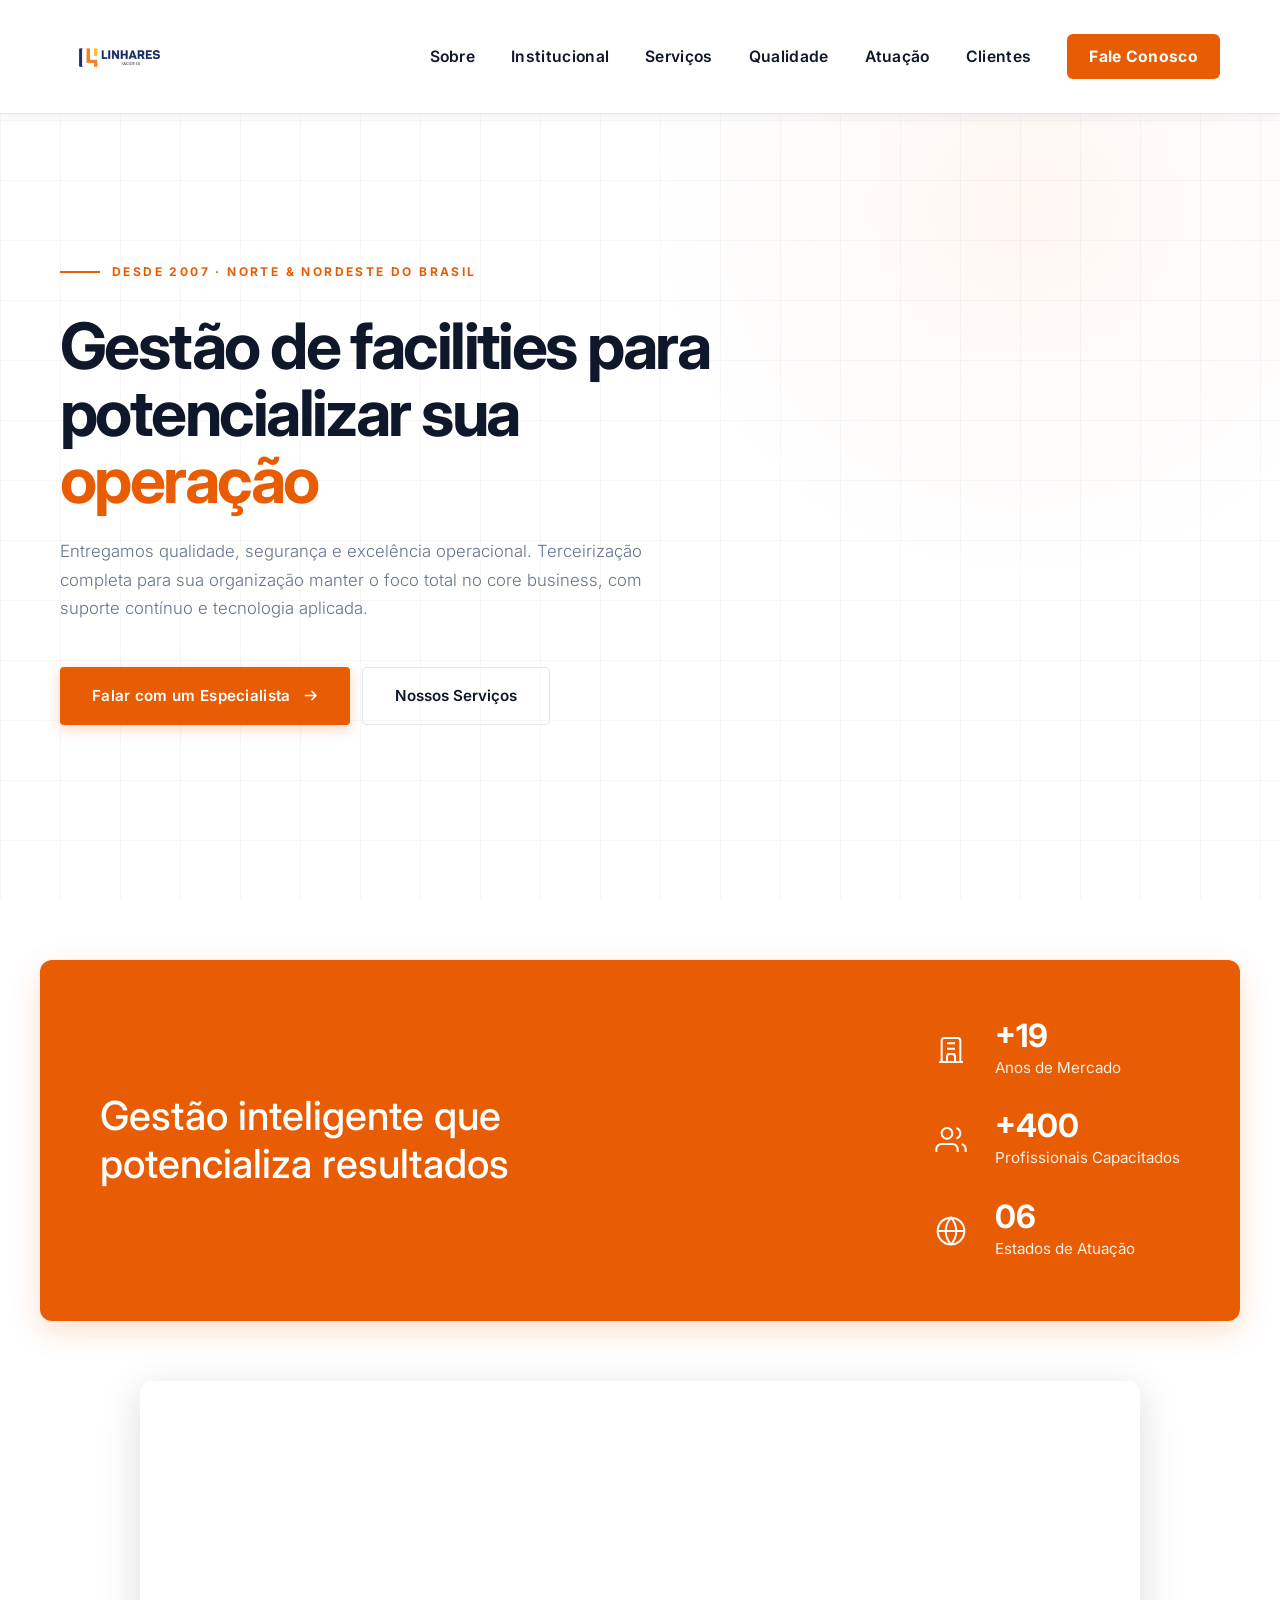
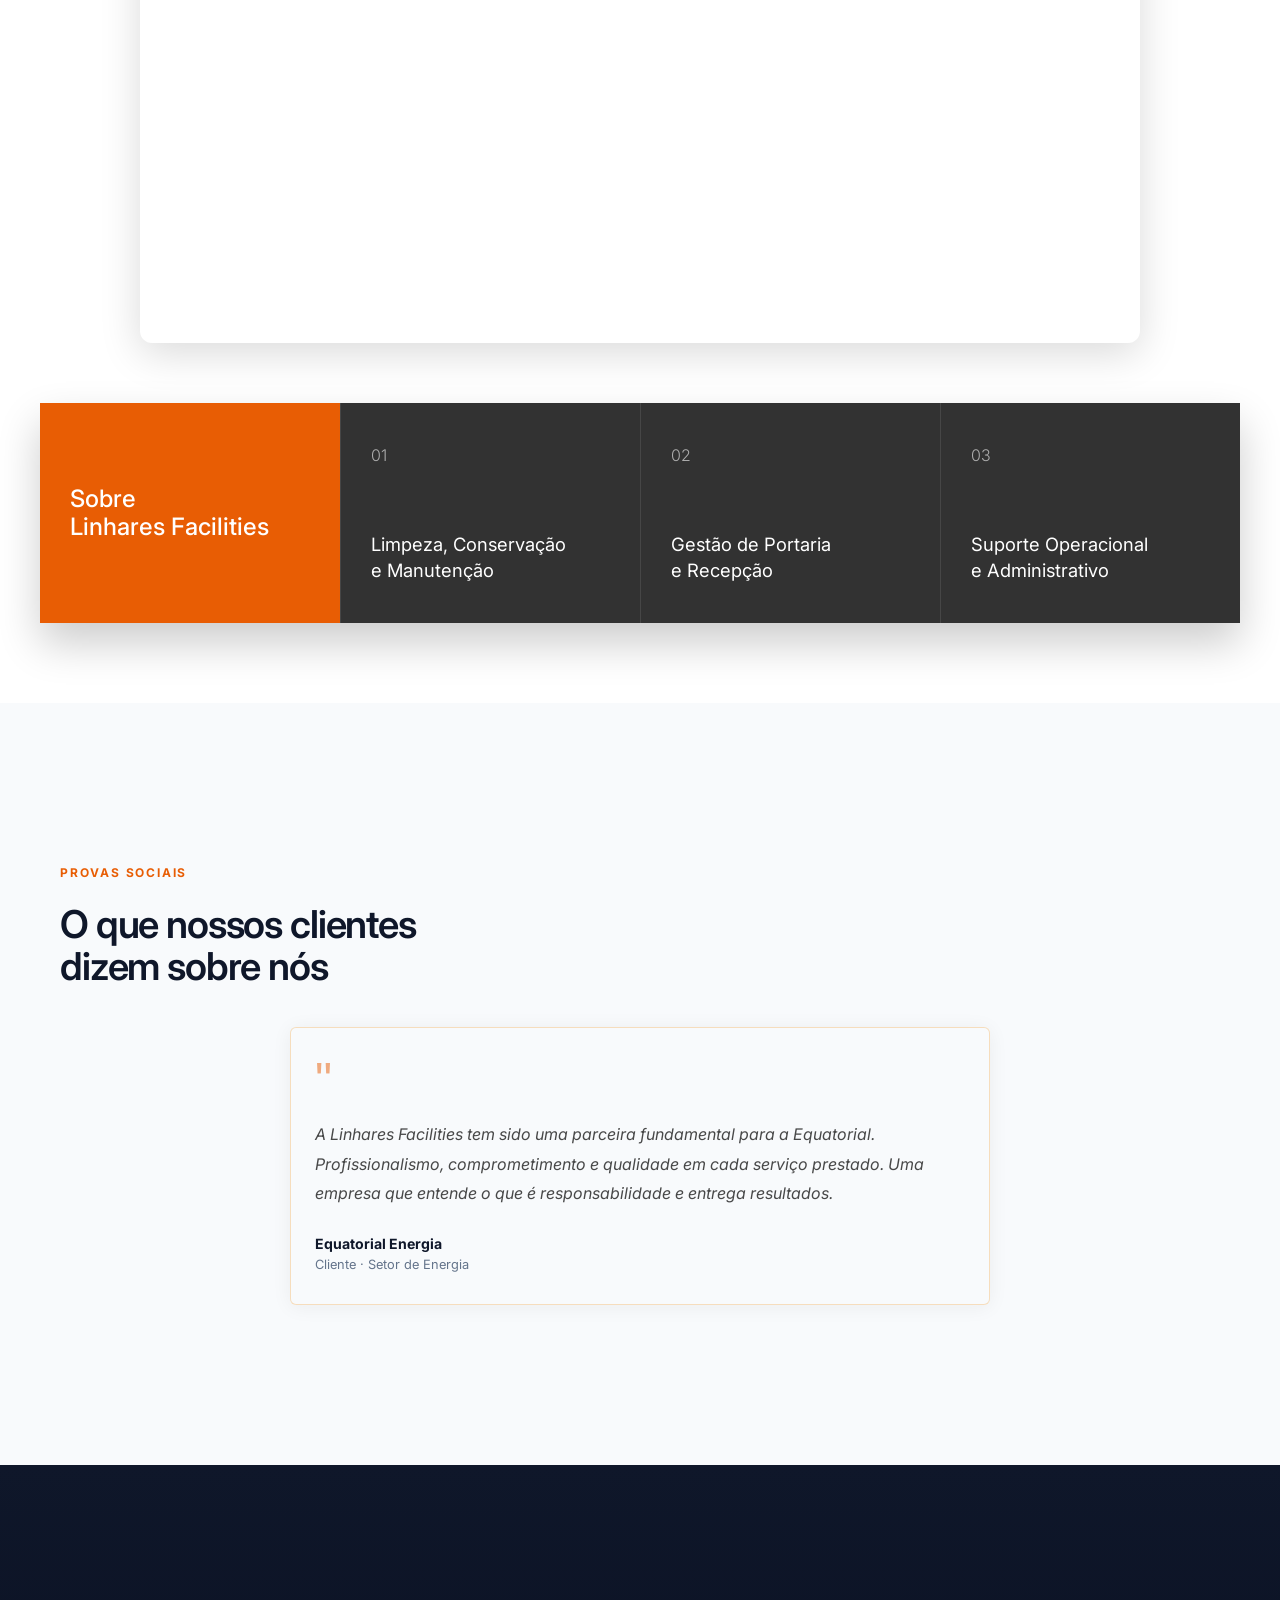
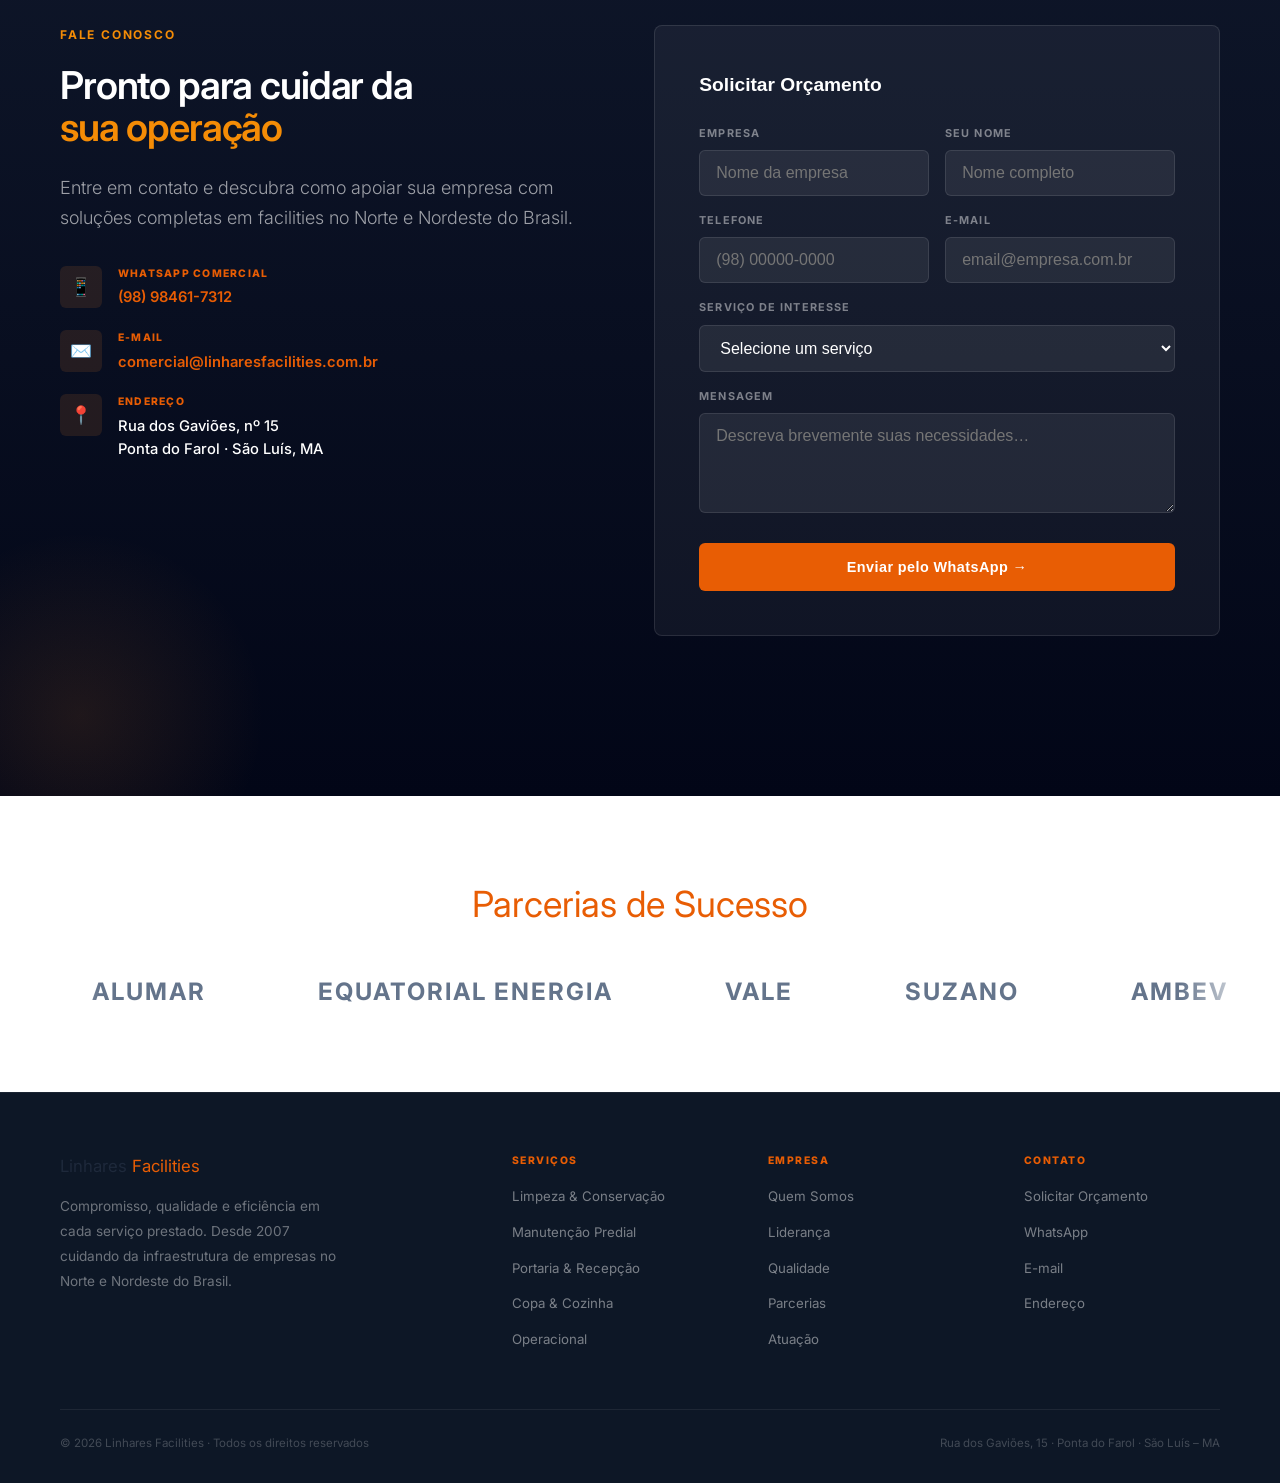
==== commit 91a3fffe: "feat: transforma video de background em player padrao interativo (16:9)" ====
--- a/index.html
+++ b/index.html
@@ -58,71 +58,70 @@
   </section>
 
   <!-- STATS -->
-  <!-- STATS (PADRÃO AERIS) -->
-  <div id="stats-aeris">
-    <div class="stats-aeris-inner">
+  <!-- STATS (PADRÃO CORPORATIVO) -->
+  <div id="stats-corp">
+    <div class="stats-corp-inner">
       <div class="stats-left">
         <h2>Gestão inteligente que<br>potencializa resultados</h2>
       </div>
       <div class="stats-right">
-        <div class="stat-aeris">
-          <div class="stat-aeris-icon">
+        <div class="stat-corp">
+          <div class="stat-corp-icon">
             <svg width="32" height="32" viewBox="0 0 24 24" fill="none" stroke="currentColor" stroke-width="1.5"><path d="M3 21h18M5 21V5a2 2 0 0 1 2-2h10a2 2 0 0 1 2 2v16M9 21v-4a2 2 0 0 1 2-2h2a2 2 0 0 1 2 2v4M9 7h6M9 11h6M9 15h6"/></svg>
           </div>
           <div>
-            <div class="stat-aeris-num">+19</div>
-            <div class="stat-aeris-label">Anos de Mercado</div>
-          </div>
-        </div>
-        <div class="stat-aeris">
-          <div class="stat-aeris-icon">
+            <div class="stat-corp-num">+19</div>
+            <div class="stat-corp-label">Anos de Mercado</div>
+          </div>
+        </div>
+        <div class="stat-corp">
+          <div class="stat-corp-icon">
             <svg width="32" height="32" viewBox="0 0 24 24" fill="none" stroke="currentColor" stroke-width="1.5"><path d="M17 21v-2a4 4 0 0 0-4-4H5a4 4 0 0 0-4 4v2M9 11a4 4 0 1 0 0-8 4 4 0 0 0 0 8zM23 21v-2a4 4 0 0 0-3-3.87M16 3.13a4 4 0 0 1 0 7.75"/></svg>
           </div>
           <div>
-            <div class="stat-aeris-num">+400</div>
-            <div class="stat-aeris-label">Profissionais Capacitados</div>
-          </div>
-        </div>
-        <div class="stat-aeris">
-          <div class="stat-aeris-icon">
+            <div class="stat-corp-num">+400</div>
+            <div class="stat-corp-label">Profissionais Capacitados</div>
+          </div>
+        </div>
+        <div class="stat-corp">
+          <div class="stat-corp-icon">
             <svg width="32" height="32" viewBox="0 0 24 24" fill="none" stroke="currentColor" stroke-width="1.5"><circle cx="12" cy="12" r="10"/><path d="M2 12h20M12 2a15.3 15.3 0 0 1 4 10 15.3 15.3 0 0 1-4 10 15.3 15.3 0 0 1-4-10 15.3 15.3 0 0 1 4-10z"/></svg>
           </div>
           <div>
-            <div class="stat-aeris-num">06</div>
-            <div class="stat-aeris-label">Estados de Atuação</div>
+            <div class="stat-corp-num">06</div>
+            <div class="stat-corp-label">Estados de Atuação</div>
           </div>
         </div>
       </div>
     </div>
   </div>
 
-  <!-- VIDEO & SERVIÇOS (PADRÃO CORPORATIVO AERIS) -->
-  <section id="aeris-services-block">
-    <div class="aeris-video-bg">
+  <!-- VIDEO & SERVIÇOS (PADRÃO CORPORATIVO CORPORATIVO) -->
+  <section id="corp-services-block">
+    <div class="corp-video-container">
       <iframe 
-        src="https://www.youtube.com/embed/zhOPnJrG0Ys?rel=0&modestbranding=1&autoplay=1&mute=1&loop=1&playlist=zhOPnJrG0Ys" 
+        src="https://www.youtube-nocookie.com/embed/zhOPnJrG0Ys?rel=0&modestbranding=1" 
         title="Linhares Facilities em Ação" 
         allow="accelerometer; autoplay; clipboard-write; encrypted-media; gyroscope; picture-in-picture" 
         allowfullscreen>
       </iframe>
-      <div class="aeris-video-overlay"></div>
     </div>
     
-    <div class="aeris-services-grid">
-      <div class="aeris-box aeris-box-orange">
+    <div class="corp-services-grid">
+      <div class="corp-box corp-box-orange">
         <h3>Sobre<br>Linhares Facilities</h3>
       </div>
-      <div class="aeris-box aeris-box-dark">
-        <div class="aeris-box-num">01</div>
-        <div class="aeris-box-text">Limpeza, Conservação<br>e Manutenção</div>
-      </div>
-      <div class="aeris-box aeris-box-dark">
-        <div class="aeris-box-num">02</div>
-        <div class="aeris-box-text">Gestão de Portaria<br>e Recepção</div>
-      </div>
-      <div class="aeris-box aeris-box-dark">
-        <div class="aeris-box-num">03</div>
-        <div class="aeris-box-text">Suporte Operacional<br>e Administrativo</div>
+      <div class="corp-box corp-box-dark">
+        <div class="corp-box-num">01</div>
+        <div class="corp-box-text">Limpeza, Conservação<br>e Manutenção</div>
+      </div>
+      <div class="corp-box corp-box-dark">
+        <div class="corp-box-num">02</div>
+        <div class="corp-box-text">Gestão de Portaria<br>e Recepção</div>
+      </div>
+      <div class="corp-box corp-box-dark">
+        <div class="corp-box-num">03</div>
+        <div class="corp-box-text">Suporte Operacional<br>e Administrativo</div>
       </div>
     </div>
   </section>
@@ -218,9 +217,9 @@
   </section>
 
   <!-- CLIENTES MARQUEE (Apenas Nomes) -->
-  <section id="portfolio-aeris">
-    <div class="portfolio-aeris-inner" style="max-width:100%; overflow:hidden;">
-      <h2 class="portfolio-aeris-title" style="margin-bottom:30px;">Parcerias de Sucesso</h2>
+  <section id="portfolio-corp">
+    <div class="portfolio-corp-inner" style="max-width:100%; overflow:hidden;">
+      <h2 class="portfolio-corp-title" style="margin-bottom:30px;">Parcerias de Sucesso</h2>
       
       <div class="clientes-marquee-wrapper">
         <div class="clientes-logos" style="align-items:center;">
--- a/assets/css/styles.css
+++ b/assets/css/styles.css
@@ -3,7 +3,7 @@
       --navy-light: #1E293B;
       --navy-dark: #020617;
       --blue: #0F172A;
-      --accent: #E85D04; /* Laranja Corporativo Aeris-like */
+      --accent: #E85D04; /* Laranja Corporativo Corporativo-like */
       --accent-light: #F48C06;
       --accent-hover: #DC2F02;
       --white: #FFFFFF;
@@ -1908,16 +1908,16 @@
 }
 
 /* ==================================================
-   NOVOS ESTILOS (PADRÃO AERIS)
+   NOVOS ESTILOS (PADRÃO CORPORATIVO)
    ================================================== */
 
-/* 1. STATS AERIS (Bloco Laranja) */
-#stats-aeris {
+/* 1. STATS CORPORATIVO (Bloco Laranja) */
+#stats-corp {
   background: var(--white);
   padding: 60px 20px;
 }
 
-.stats-aeris-inner {
+.stats-corp-inner {
   max-width: 1200px;
   margin: 0 auto;
   background: var(--accent);
@@ -1945,13 +1945,13 @@
   gap: 30px;
 }
 
-.stat-aeris {
+.stat-corp {
   display: flex;
   align-items: center;
   gap: 20px;
 }
 
-.stat-aeris-icon {
+.stat-corp-icon {
   width: 48px;
   height: 48px;
   display: flex;
@@ -1960,21 +1960,21 @@
   color: var(--white);
 }
 
-.stat-aeris-num {
+.stat-corp-num {
   font-size: 2rem;
   font-weight: 700;
   line-height: 1;
   margin-bottom: 4px;
 }
 
-.stat-aeris-label {
+.stat-corp-label {
   font-size: 0.95rem;
   font-weight: 400;
   opacity: 0.9;
 }
 
 @media (max-width: 900px) {
-  .stats-aeris-inner {
+  .stats-corp-inner {
     flex-direction: column;
     padding: 40px 30px;
     gap: 40px;
@@ -1985,51 +1985,43 @@
   }
 }
 
-/* 2. VIDEO & SERVIÇOS AERIS */
-#aeris-services-block {
+/* 2. VIDEO & SERVIÇOS CORPORATIVO */
+#corp-services-block {
   position: relative;
   background: var(--white);
   padding-bottom: 80px; /* space for boxes */
 }
 
-.aeris-video-bg {
+.corp-video-container {
   position: relative;
+  width: 90%;
+  max-width: 1000px;
+  margin: 0 auto 60px;
+  aspect-ratio: 16 / 9;
+}
+
+.corp-video-container iframe {
+  position: absolute;
+  top: 0;
+  left: 0;
   width: 100%;
-  height: 70vh;
-  min-height: 500px;
-  overflow: hidden;
-}
-
-.aeris-video-bg iframe {
-  position: absolute;
-  top: 50%;
-  left: 50%;
-  width: 100vw;
-  height: 56.25vw;
-  min-height: 100%;
-  min-width: 177.77vh;
-  transform: translate(-50%, -50%);
-  pointer-events: none;
-}
-
-.aeris-video-overlay {
-  position: absolute;
-  inset: 0;
-  background: linear-gradient(to top, rgba(15, 23, 42, 0.8), rgba(15, 23, 42, 0.3));
-  z-index: 1;
-}
-
-.aeris-services-grid {
+  height: 100%;
+  border: none;
+  border-radius: 12px;
+  box-shadow: 0 10px 40px rgba(0,0,0,0.15);
+}
+
+.corp-services-grid {
   position: relative;
   z-index: 2;
   max-width: 1200px;
-  margin: -100px auto 0; /* overlaps video */
+  margin: 0 auto;
   display: grid;
   grid-template-columns: repeat(4, 1fr);
   box-shadow: 0 20px 40px rgba(0,0,0,0.2);
 }
 
-.aeris-box {
+.corp-box {
   padding: 40px 30px;
   display: flex;
   flex-direction: column;
@@ -2039,67 +2031,67 @@
   transition: transform 0.3s ease;
 }
 
-.aeris-box-orange {
+.corp-box-orange {
   background: var(--accent);
 }
 
-.aeris-box-orange h3 {
+.corp-box-orange h3 {
   font-size: 1.5rem;
   font-weight: 500;
   line-height: 1.2;
   margin: auto 0; /* centers vertically */
 }
 
-.aeris-box-dark {
+.corp-box-dark {
   background: rgba(40, 40, 40, 0.95);
   border-left: 1px solid rgba(255,255,255,0.1);
 }
 
-.aeris-box-dark:hover {
+.corp-box-dark:hover {
   background: rgba(30, 30, 30, 1);
 }
 
-.aeris-box-num {
+.corp-box-num {
   font-size: 1rem;
   font-weight: 300;
   opacity: 0.6;
 }
 
-.aeris-box-text {
+.corp-box-text {
   font-size: 1.15rem;
   font-weight: 400;
   line-height: 1.4;
 }
 
 @media (max-width: 1024px) {
-  .aeris-services-grid {
+  .corp-services-grid {
     grid-template-columns: repeat(2, 1fr);
     margin: -50px 20px 0;
   }
-  .aeris-box-dark {
+  .corp-box-dark {
     border-top: 1px solid rgba(255,255,255,0.1);
   }
 }
 
 @media (max-width: 600px) {
-  .aeris-services-grid {
+  .corp-services-grid {
     grid-template-columns: 1fr;
   }
 }
 
-/* 3. PORTFOLIO AERIS (Grid Cinza Estático) */
-#portfolio-aeris {
+/* 3. PORTFOLIO CORPORATIVO (Grid Cinza Estático) */
+#portfolio-corp {
   padding: 80px 20px;
   background: var(--white);
   text-align: center;
 }
 
-.portfolio-aeris-inner {
+.portfolio-corp-inner {
   max-width: 1000px;
   margin: 0 auto;
 }
 
-.portfolio-aeris-title {
+.portfolio-corp-title {
   color: var(--accent);
   font-size: 2.25rem;
   font-weight: 400;
@@ -2107,7 +2099,7 @@
   text-align: center;
 }
 
-.portfolio-aeris-grid {
+.portfolio-corp-grid {
   display: flex;
   flex-wrap: wrap;
   justify-content: center;
@@ -2115,7 +2107,7 @@
   gap: 60px;
 }
 
-.portfolio-aeris-grid img {
+.portfolio-corp-grid img {
   max-width: 140px;
   max-height: 60px;
   object-fit: contain;
@@ -2123,7 +2115,7 @@
   transition: all 0.3s ease;
 }
 
-.portfolio-aeris-grid img:hover {
+.portfolio-corp-grid img:hover {
   filter: grayscale(0%) opacity(1);
 }
 
